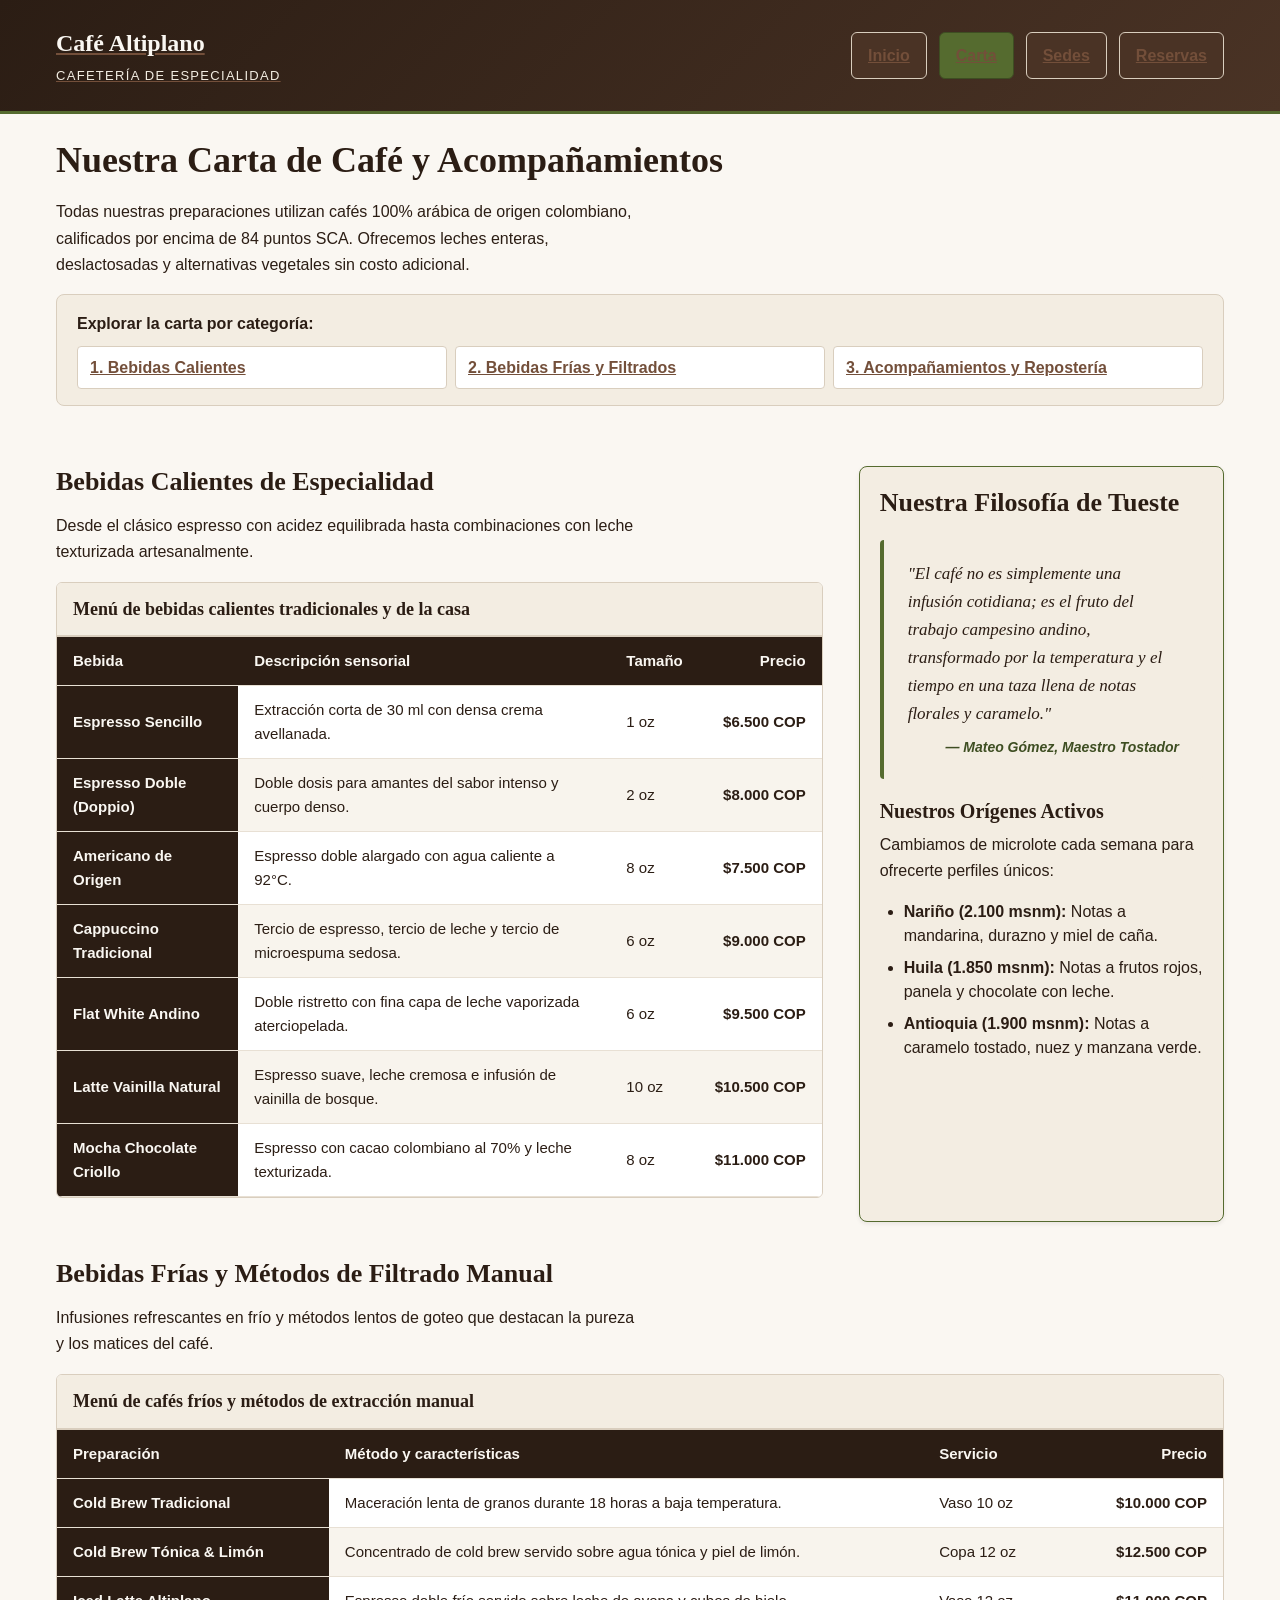
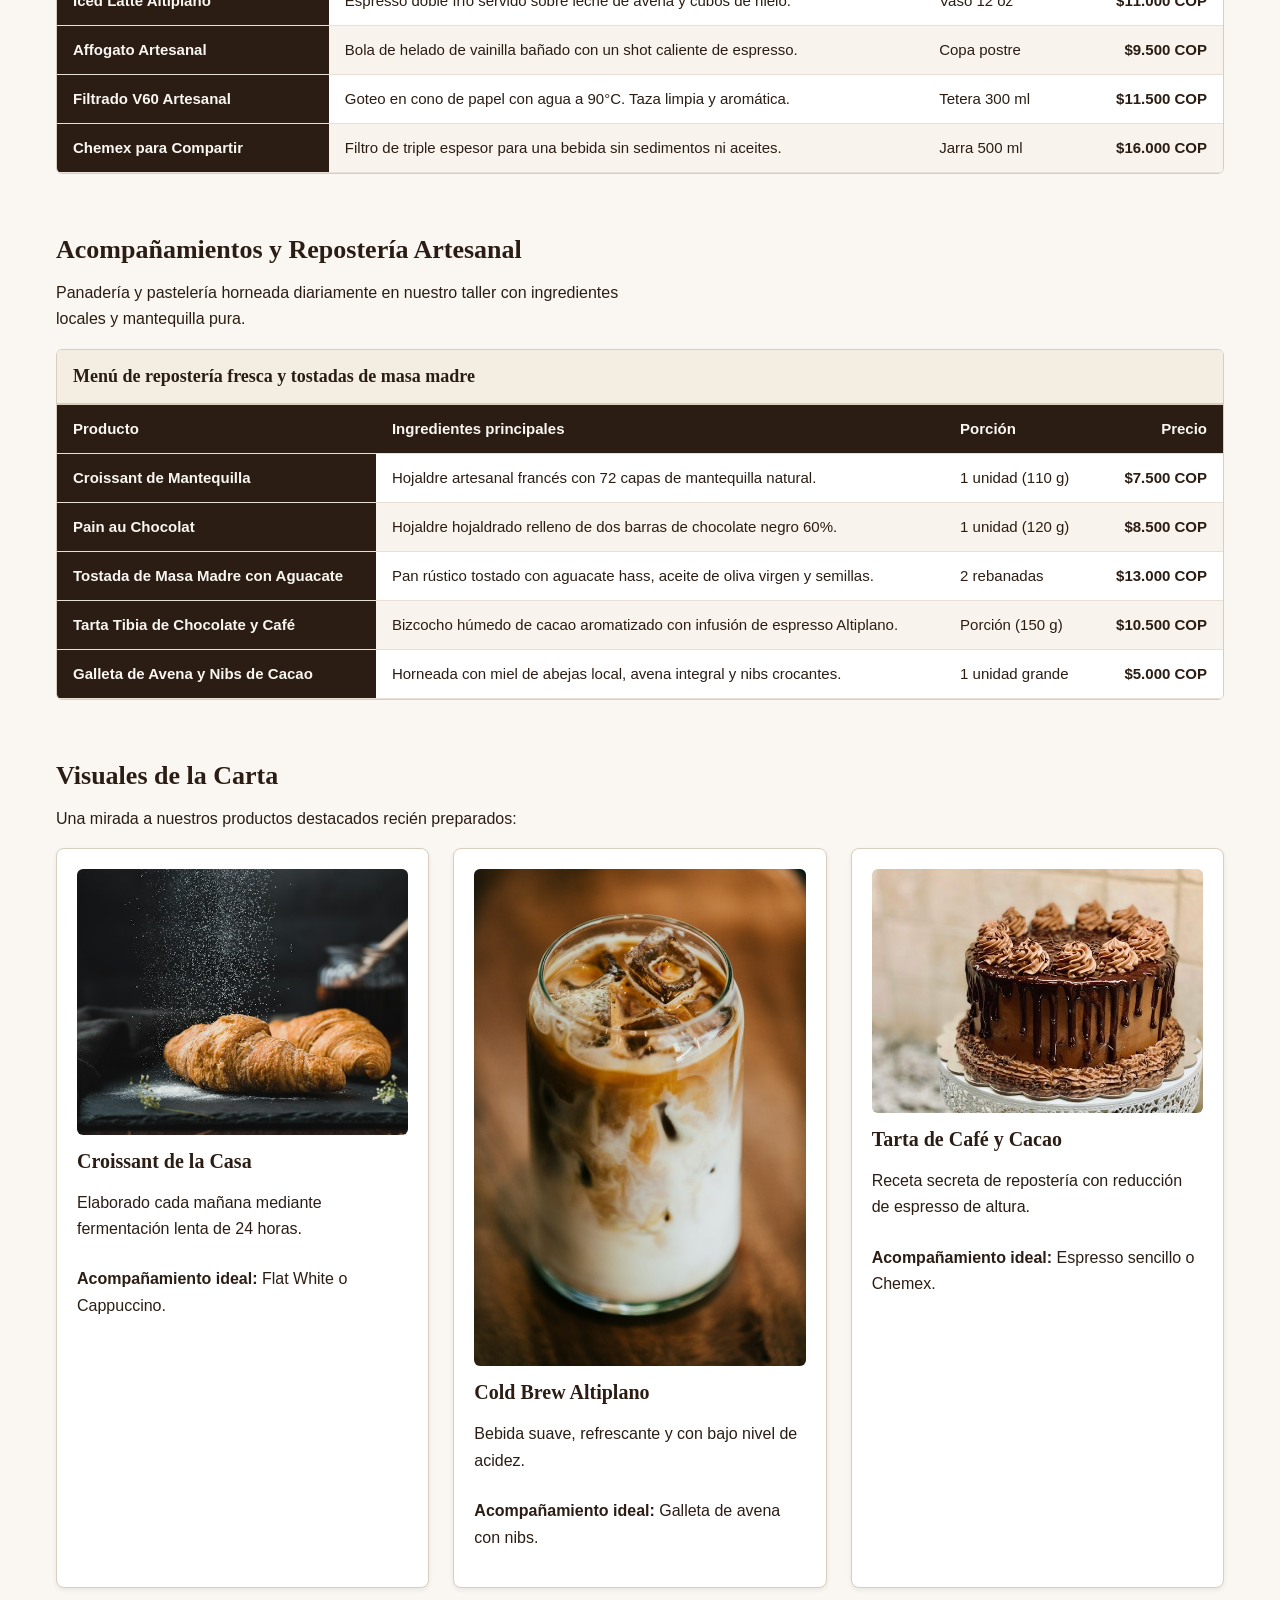
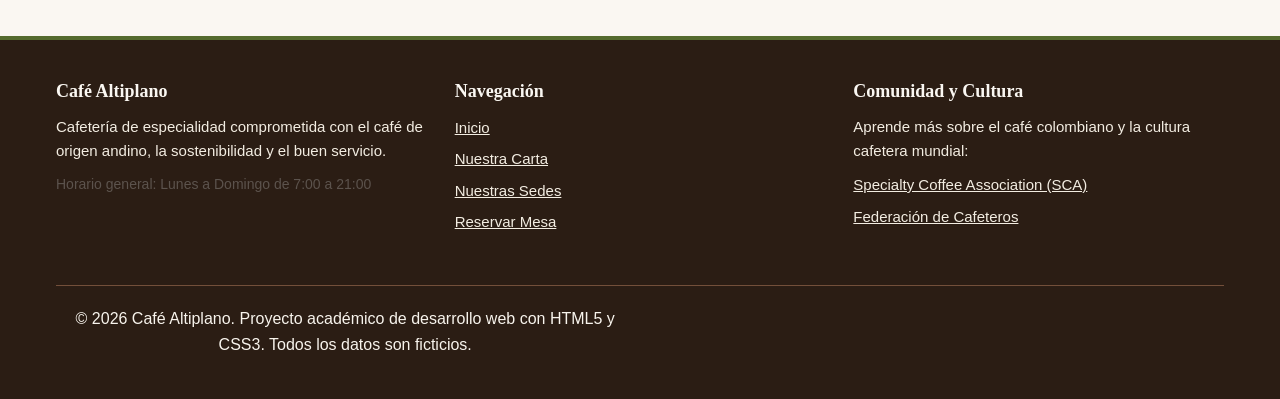
==== carta.html @ 09668fdc "first commit" ====
<!DOCTYPE html>
<html lang="es">
<head>
  <meta charset="UTF-8">
  <meta name="viewport" content="width=device-width, initial-scale=1.0">
  <title>Carta y Menú - Café Altiplano | Bebidas de Especialidad y Repostería</title>

  <!-- Hojas de estilo externas por tema (RF-03.1) -->
  <link rel="stylesheet" href="css/base.css">
  <link rel="stylesheet" href="css/tipografia.css">
  <link rel="stylesheet" href="css/cajas.css">
  <link rel="stylesheet" href="css/componentes.css">
  <link rel="stylesheet" href="css/layout.css">
</head>
<body>

  <!-- ======================================================================
       CABECERA Y NAVEGACIÓN PRINCIPAL (RF-01.2, RF-01.3)
       ====================================================================== -->
  <header class="cabecera">
    <div class="contenedor cabecera__interior">
      <a href="index.html" class="cabecera__logotipo">
        <span class="cabecera__marca">Café Altiplano</span>
        <span class="cabecera__subtitulo">Cafetería de Especialidad</span>
      </a>

      <!-- Menú con enlace activo en Carta (RF-04.4) -->
      <nav class="menu" aria-label="Navegación principal">
        <ul class="menu__lista">
          <li class="menu__item"><a href="index.html" class="menu__enlace">Inicio</a></li>
          <li class="menu__item"><a href="carta.html" class="menu__enlace menu__enlace--activo">Carta</a></li>
          <li class="menu__item"><a href="sedes.html" class="menu__enlace">Sedes</a></li>
          <li class="menu__item"><a href="reservas.html" class="menu__enlace">Reservas</a></li>
        </ul>
      </nav>
    </div>
  </header>

  <!-- ======================================================================
       CONTENIDO PRINCIPAL - MAQUETACIÓN GRID (RF-01.2, RF-07.2)
       ====================================================================== -->
  <main class="contenedor maqueta">

    <!-- INTRODUCCIÓN DE LA CARTA Y ANCLAS INTERNAS (RF-01.2, RF-01.4) -->
    <section class="bloque--completo">
      <h1>Nuestra Carta de Café y Acompañamientos</h1>
      <p>Todas nuestras preparaciones utilizan cafés 100% arábica de origen colombiano, calificados por encima de 84 puntos SCA. Ofrecemos leches enteras, deslactosadas y alternativas vegetales sin costo adicional.</p>

      <!-- Índice con anclas internas funcionales (RF-01.4) -->
      <nav class="indice-anclas" aria-label="Índice de secciones de la carta">
        <p class="indice-anclas__titulo">Explorar la carta por categoría:</p>
        <ul class="indice-anclas__lista">
          <li><a href="#calientes" class="indice-anclas__enlace">1. Bebidas Calientes</a></li>
          <li><a href="#frias" class="indice-anclas__enlace">2. Bebidas Frías y Filtrados</a></li>
          <li><a href="#acompanamientos" class="indice-anclas__enlace">3. Acompañamientos y Repostería</a></li>
        </ul>
      </nav>
    </section>

    <!-- SECCIÓN 1: BEBIDAS CALIENTES (RF-02.1) -->
    <section id="calientes" class="bloque--doble">
      <h2>Bebidas Calientes de Especialidad</h2>
      <p>Desde el clásico espresso con acidez equilibrada hasta combinaciones con leche texturizada artesanalmente.</p>

      <!-- Tabla de precios con scroll seguro (RF-02.1, RF-05.5) -->
      <div class="tabla-contenedor">
        <table class="tabla">
          <caption class="tabla__caption">Menú de bebidas calientes tradicionales y de la casa</caption>
          <thead>
            <tr>
              <th scope="col">Bebida</th>
              <th scope="col">Descripción sensorial</th>
              <th scope="col">Tamaño</th>
              <th scope="col" class="tabla__celda--precio">Precio</th>
            </tr>
          </thead>
          <tbody>
            <tr>
              <th scope="row">Espresso Sencillo</th>
              <td>Extracción corta de 30 ml con densa crema avellanada.</td>
              <td>1 oz</td>
              <td class="tabla__celda--precio">$6.500 COP</td>
            </tr>
            <tr>
              <th scope="row">Espresso Doble (Doppio)</th>
              <td>Doble dosis para amantes del sabor intenso y cuerpo denso.</td>
              <td>2 oz</td>
              <td class="tabla__celda--precio">$8.000 COP</td>
            </tr>
            <tr>
              <th scope="row">Americano de Origen</th>
              <td>Espresso doble alargado con agua caliente a 92°C.</td>
              <td>8 oz</td>
              <td class="tabla__celda--precio">$7.500 COP</td>
            </tr>
            <tr>
              <th scope="row">Cappuccino Tradicional</th>
              <td>Tercio de espresso, tercio de leche y tercio de microespuma sedosa.</td>
              <td>6 oz</td>
              <td class="tabla__celda--precio">$9.000 COP</td>
            </tr>
            <tr>
              <th scope="row">Flat White Andino</th>
              <td>Doble ristretto con fina capa de leche vaporizada aterciopelada.</td>
              <td>6 oz</td>
              <td class="tabla__celda--precio">$9.500 COP</td>
            </tr>
            <tr>
              <th scope="row">Latte Vainilla Natural</th>
              <td>Espresso suave, leche cremosa e infusión de vainilla de bosque.</td>
              <td>10 oz</td>
              <td class="tabla__celda--precio">$10.500 COP</td>
            </tr>
            <tr>
              <th scope="row">Mocha Chocolate Criollo</th>
              <td>Espresso con cacao colombiano al 70% y leche texturizada.</td>
              <td>8 oz</td>
              <td class="tabla__celda--precio">$11.000 COP</td>
            </tr>
          </tbody>
        </table>
      </div>
    </section>

    <!-- BARRA LATERAL (ASIDE) CON CITA Y ORÍGENES (RF-01.2, RF-02.3) -->
    <aside class="tarjeta tarjeta--destacada barra-lateral">
      <h2>Nuestra Filosofía de Tueste</h2>

      <!-- Cita con blockquote y cite (RF-02.3) -->
      <blockquote class="cita">
        <p class="cita__texto">"El café no es simplemente una infusión cotidiana; es el fruto del trabajo campesino andino, transformado por la temperatura y el tiempo en una taza llena de notas florales y caramelo."</p>
        <cite class="cita__autor">— Mateo Gómez, Maestro Tostador</cite>
      </blockquote>

      <h3>Nuestros Orígenes Activos</h3>
      <p>Cambiamos de microlote cada semana para ofrecerte perfiles únicos:</p>
      <ul class="lista-caracteristicas">
        <li><strong>Nariño (2.100 msnm):</strong> Notas a mandarina, durazno y miel de caña.</li>
        <li><strong>Huila (1.850 msnm):</strong> Notas a frutos rojos, panela y chocolate con leche.</li>
        <li><strong>Antioquia (1.900 msnm):</strong> Notas a caramelo tostado, nuez y manzana verde.</li>
      </ul>
    </aside>

    <!-- SECCIÓN 2: BEBIDAS FRÍAS Y FILTRADOS (RF-02.1) -->
    <section id="frias" class="bloque--completo">
      <h2>Bebidas Frías y Métodos de Filtrado Manual</h2>
      <p>Infusiones refrescantes en frío y métodos lentos de goteo que destacan la pureza y los matices del café.</p>

      <div class="tabla-contenedor">
        <table class="tabla">
          <caption class="tabla__caption">Menú de cafés fríos y métodos de extracción manual</caption>
          <thead>
            <tr>
              <th scope="col">Preparación</th>
              <th scope="col">Método y características</th>
              <th scope="col">Servicio</th>
              <th scope="col" class="tabla__celda--precio">Precio</th>
            </tr>
          </thead>
          <tbody>
            <tr>
              <th scope="row">Cold Brew Tradicional</th>
              <td>Maceración lenta de granos durante 18 horas a baja temperatura.</td>
              <td>Vaso 10 oz</td>
              <td class="tabla__celda--precio">$10.000 COP</td>
            </tr>
            <tr>
              <th scope="row">Cold Brew Tónica &amp; Limón</th>
              <td>Concentrado de cold brew servido sobre agua tónica y piel de limón.</td>
              <td>Copa 12 oz</td>
              <td class="tabla__celda--precio">$12.500 COP</td>
            </tr>
            <tr>
              <th scope="row">Iced Latte Altiplano</th>
              <td>Espresso doble frío servido sobre leche de avena y cubos de hielo.</td>
              <td>Vaso 12 oz</td>
              <td class="tabla__celda--precio">$11.000 COP</td>
            </tr>
            <tr>
              <th scope="row">Affogato Artesanal</th>
              <td>Bola de helado de vainilla bañado con un shot caliente de espresso.</td>
              <td>Copa postre</td>
              <td class="tabla__celda--precio">$9.500 COP</td>
            </tr>
            <tr>
              <th scope="row">Filtrado V60 Artesanal</th>
              <td>Goteo en cono de papel con agua a 90°C. Taza limpia y aromática.</td>
              <td>Tetera 300 ml</td>
              <td class="tabla__celda--precio">$11.500 COP</td>
            </tr>
            <tr>
              <th scope="row">Chemex para Compartir</th>
              <td>Filtro de triple espesor para una bebida sin sedimentos ni aceites.</td>
              <td>Jarra 500 ml</td>
              <td class="tabla__celda--precio">$16.000 COP</td>
            </tr>
          </tbody>
        </table>
      </div>
    </section>

    <!-- SECCIÓN 3: ACOMPAÑAMIENTOS Y REPOSTERÍA (RF-02.1) -->
    <section id="acompanamientos" class="bloque--completo">
      <h2>Acompañamientos y Repostería Artesanal</h2>
      <p>Panadería y pastelería horneada diariamente en nuestro taller con ingredientes locales y mantequilla pura.</p>

      <div class="tabla-contenedor">
        <table class="tabla">
          <caption class="tabla__caption">Menú de repostería fresca y tostadas de masa madre</caption>
          <thead>
            <tr>
              <th scope="col">Producto</th>
              <th scope="col">Ingredientes principales</th>
              <th scope="col">Porción</th>
              <th scope="col" class="tabla__celda--precio">Precio</th>
            </tr>
          </thead>
          <tbody>
            <tr>
              <th scope="row">Croissant de Mantequilla</th>
              <td>Hojaldre artesanal francés con 72 capas de mantequilla natural.</td>
              <td>1 unidad (110 g)</td>
              <td class="tabla__celda--precio">$7.500 COP</td>
            </tr>
            <tr>
              <th scope="row">Pain au Chocolat</th>
              <td>Hojaldre hojaldrado relleno de dos barras de chocolate negro 60%.</td>
              <td>1 unidad (120 g)</td>
              <td class="tabla__celda--precio">$8.500 COP</td>
            </tr>
            <tr>
              <th scope="row">Tostada de Masa Madre con Aguacate</th>
              <td>Pan rústico tostado con aguacate hass, aceite de oliva virgen y semillas.</td>
              <td>2 rebanadas</td>
              <td class="tabla__celda--precio">$13.000 COP</td>
            </tr>
            <tr>
              <th scope="row">Tarta Tibia de Chocolate y Café</th>
              <td>Bizcocho húmedo de cacao aromatizado con infusión de espresso Altiplano.</td>
              <td>Porción (150 g)</td>
              <td class="tabla__celda--precio">$10.500 COP</td>
            </tr>
            <tr>
              <th scope="row">Galleta de Avena y Nibs de Cacao</th>
              <td>Horneada con miel de abejas local, avena integral y nibs crocantes.</td>
              <td>1 unidad grande</td>
              <td class="tabla__celda--precio">$5.000 COP</td>
            </tr>
          </tbody>
        </table>
      </div>
    </section>

    <!-- GALERÍA VISUAL DE PRODUCTOS (RF-07.5) -->
    <section class="bloque--completo">
      <h2>Visuales de la Carta</h2>
      <p>Una mirada a nuestros productos destacados recién preparados:</p>

      <div class="galeria-productos">
        <!-- Tarjeta A -->
        <article class="tarjeta">
          <img src="imagenes/croissant.jpg" alt="Croissant artesanal dorado y crujiente sobre plato de cerámica" class="tarjeta__imagen">
          <div class="tarjeta__cuerpo">
            <h3>Croissant de la Casa</h3>
            <p>Elaborado cada mañana mediante fermentación lenta de 24 horas.</p>
            <p><strong>Acompañamiento ideal:</strong> Flat White o Cappuccino.</p>
          </div>
        </article>

        <!-- Tarjeta B -->
        <article class="tarjeta">
          <img src="imagenes/cold-brew.jpg" alt="Vaso alto con café cold brew y cubos de hielo transparentes" class="tarjeta__imagen">
          <div class="tarjeta__cuerpo">
            <h3>Cold Brew Altiplano</h3>
            <p>Bebida suave, refrescante y con bajo nivel de acidez.</p>
            <p><strong>Acompañamiento ideal:</strong> Galleta de avena con nibs.</p>
          </div>
        </article>

        <!-- Tarjeta C -->
        <article class="tarjeta">
          <img src="imagenes/tarta.jpg" alt="Porción de tarta de chocolate y café con cacao espolvoreado" class="tarjeta__imagen">
          <div class="tarjeta__cuerpo">
            <h3>Tarta de Café y Cacao</h3>
            <p>Receta secreta de repostería con reducción de espresso de altura.</p>
            <p><strong>Acompañamiento ideal:</strong> Espresso sencillo o Chemex.</p>
          </div>
        </article>
      </div>
    </section>

  </main>

  <!-- ======================================================================
       PIE DE PÁGINA (RF-01.2, RF-01.5, RF-07.4)
       ====================================================================== -->
  <footer class="pie">
    <div class="contenedor pie__interior">
      <div class="pie__columna">
        <h3>Café Altiplano</h3>
        <p>Cafetería de especialidad comprometida con el café de origen andino, la sostenibilidad y el buen servicio.</p>
        <p><small>Horario general: Lunes a Domingo de 7:00 a 21:00</small></p>
      </div>

      <div class="pie__columna">
        <h3>Navegación</h3>
        <ul class="pie__lista">
          <li><a href="index.html">Inicio</a></li>
          <li><a href="carta.html">Nuestra Carta</a></li>
          <li><a href="sedes.html">Nuestras Sedes</a></li>
          <li><a href="reservas.html">Reservar Mesa</a></li>
        </ul>
      </div>

      <div class="pie__columna">
        <h3>Comunidad y Cultura</h3>
        <p>Aprende más sobre el café colombiano y la cultura cafetera mundial:</p>
        <ul class="pie__lista">
          <li>
            <a href="https://scaa.org" target="_blank" rel="noopener noreferrer">Specialty Coffee Association (SCA)</a>
          </li>
          <li>
            <a href="https://federaciondecafeteros.org" target="_blank" rel="noopener noreferrer">Federación de Cafeteros</a>
          </li>
        </ul>
      </div>

      <div class="pie__creditos">
        <p>&copy; 2026 Café Altiplano. Proyecto académico de desarrollo web con HTML5 y CSS3. Todos los datos son ficticios.</p>
      </div>
    </div>
  </footer>

</body>
</html>
---- css/base.css ----
/* ==========================================================================
   BASE.CSS - Café Altiplano
   Configuración global, variables de diseño y estilos base de elementos
   ========================================================================== */

/* --------------------------------------------------------------------------
   1. VARIABLES DE PALETA (RF-03.2)
   Toda la paleta de colores se centraliza aquí.
   No se utilizan colores sueltos fuera de este bloque :root.
   -------------------------------------------------------------------------- */
:root {
  /* Tonos café de especialidad */
  --color-cafe-oscuro: #2b1d14;
  --color-cafe-medio: #4a3325;
  --color-cafe-acento: #734f3a;

  /* Tonos crema y beige */
  --color-crema-fondo: #faf7f2;
  --color-crema-suave: #f3ede2;
  --color-crema-fila: #f8f4ed;
  --color-blanco: #ffffff;

  /* Textos */
  --color-texto-principal: #2b1d14;
  --color-texto-secundario: #5c534d;
  --color-texto-claro: #faf7f2;

  /* Verde oliva para detalles y acentos */
  --color-verde-oliva: #556b2f;
  --color-verde-hover: #3e4e22;
  --color-verde-fondo: #edf2e6;

  /* Bordes y separadores */
  --color-borde: #d9cebe;
  --color-borde-claro: #e8e0d4;

  /* Transparencias (RF-03.3) */
  --color-transparente: transparent;
  --color-overlay-oscuro: rgba(43, 29, 20, 0.70);
  --color-sombra-suave: rgba(43, 29, 20, 0.08);

  /* Gradientes (RF-03.3) */
  --gradiente-cabecera: linear-gradient(135deg, #2b1d14, #4a3325);
  --gradiente-hero: linear-gradient(rgba(43, 29, 20, 0.75), rgba(43, 29, 20, 0.55));
}

/* --------------------------------------------------------------------------
   2. REINICIO Y MODELO DE CAJA (RF-05.4)
   Aplicación de box-sizing: border-box universal y márgenes base.
   -------------------------------------------------------------------------- */
*,
*::before,
*::after {
  box-sizing: border-box;
  margin: 0;
  padding: 0;
}

/* --------------------------------------------------------------------------
   3. RAÍZ Y CUERPO DE DOCUMENTO (RF-06.1, RF-03.4)
   html al 100% para respetar el tamaño configurado en el navegador del usuario.
   El color de texto se define aquí y se aprovecha la herencia en todo el sitio.
   -------------------------------------------------------------------------- */
html {
  font-size: 100%;
  scroll-behavior: smooth;
}

body {
  font-family: 'Segoe UI', Tahoma, Geneva, Verdana, sans-serif;
  color: var(--color-texto-principal);
  background-color: var(--color-crema-fondo);
  line-height: 1.6;
  min-height: 100vh;
}

/* --------------------------------------------------------------------------
   4. IMÁGENES FLEXIBLES (RF-07.1)
   Las imágenes se adaptan al ancho de su contenedor y no desbordan.
   -------------------------------------------------------------------------- */
img {
  max-width: 100%;
  height: auto;
  display: block;
}
---- css/tipografia.css ----
/* ==========================================================================
   TIPOGRAFIA.CSS - Café Altiplano
   Familias de fuentes con alternativas, jerarquía y ancho de lectura
   ========================================================================== */

/* --------------------------------------------------------------------------
   1. SELECTOR LÓGICO PARA ENCABEZADOS (RF-04.2, RF-05.1)
   Uso de :is() para aplicar tipografía serif clásica a todos los títulos.
   -------------------------------------------------------------------------- */
:is(h1, h2, h3) {
  font-family: 'Georgia', 'Times New Roman', serif;
  font-weight: 700;
  color: var(--color-cafe-oscuro);
  line-height: 1.25;
}

/* --------------------------------------------------------------------------
   2. JERARQUÍA TIPOGRÁFICA EN REM (RF-05.1, RF-06.1)
   Todos los tamaños expresados estrictamente en rem, sin usar px.
   -------------------------------------------------------------------------- */
h1 {
  font-size: 2.25rem;
  margin-bottom: 1rem;
}

h2 {
  font-size: 1.625rem;
  margin-bottom: 0.875rem;
}

h3 {
  font-size: 1.25rem;
  margin-bottom: 0.5rem;
}

/* --------------------------------------------------------------------------
   3. PÁRRAFOS Y ANCHO ÓPTIMO DE LECTURA (RF-06.3)
   Uso de la unidad relativa ch para limitar la línea a ~65 caracteres.
   -------------------------------------------------------------------------- */
p {
  font-size: 1rem;
  line-height: 1.65;
  max-width: 65ch;
  margin-bottom: 1rem;
}

/* Combinador adyacente (+) para espaciar párrafos tras un título (RF-04.2) */
h2 + p {
  margin-top: 0.25rem;
}

/* --------------------------------------------------------------------------
   4. ENLACES Y SELECTOR :not() (RF-04.2, RF-04.3)
   Estilo diferenciado para enlaces de texto estándar frente a botones.
   -------------------------------------------------------------------------- */
a:not(.boton) {
  color: var(--color-cafe-acento);
  text-decoration: underline;
}

a:not(.boton):hover {
  color: var(--color-verde-oliva);
}

a:not(.boton):focus {
  outline: 2px solid var(--color-verde-oliva);
  outline-offset: 0.125rem;
  color: var(--color-verde-hover);
}

/* --------------------------------------------------------------------------
   5. TEXTO DESTACADO Y PEQUEÑO
   -------------------------------------------------------------------------- */
strong {
  font-weight: 700;
  color: var(--color-cafe-oscuro);
}

small {
  font-size: 0.875rem;
  color: var(--color-texto-secundario);
}
---- css/cajas.css ----
/* ==========================================================================
   CAJAS.CSS - Café Altiplano
   Contenedores, tarjetas, bordes, esquinas redondeadas y áreas de desbordamiento
   ========================================================================== */

/* --------------------------------------------------------------------------
   1. CONTENEDOR GENERAL CENTRADO (RF-05.4, RF-06.2)
   Ancho máximo en rem y centrado horizontal con márgenes automáticos.
   -------------------------------------------------------------------------- */
.contenedor {
  width: 100%;
  max-width: 75rem;
  margin: 0 auto;
  padding: 0 1rem;
}

/* --------------------------------------------------------------------------
   2. TARJETAS DE CONTENIDO (RF-05.3)
   Borde fino en px, esquinas redondeadas, relleno y margen en rem.
   -------------------------------------------------------------------------- */
.tarjeta {
  background-color: var(--color-blanco);
  border: 1px solid var(--color-borde);
  border-radius: 0.5rem;
  padding: 1.25rem;
  box-shadow: 0 2px 4px var(--color-sombra-suave);
}

.tarjeta--destacada {
  border-color: var(--color-verde-oliva);
  background-color: var(--color-crema-suave);
}

.tarjeta__imagen {
  width: 100%;
  border-radius: 0.375rem;
  margin-bottom: 0.875rem;
}

.tarjeta__cuerpo {
  display: grid;
  gap: 0.5rem;
}

/* --------------------------------------------------------------------------
   3. CONTENEDOR DE TABLAS CON DESPLAZAMIENTO (RF-05.5)
   Evita que tablas anchas desborden la pantalla en dispositivos móviles.
   -------------------------------------------------------------------------- */
.tabla-contenedor {
  width: 100%;
  overflow-x: auto;
  margin-bottom: 1.5rem;
  border: 1px solid var(--color-borde);
  border-radius: 0.375rem;
  background-color: var(--color-blanco);
}

/* --------------------------------------------------------------------------
   4. FIGURAS Y PIE DE FOTO (RF-01.5)
   Etiqueta figure y figcaption para las sedes de la cafetería.
   -------------------------------------------------------------------------- */
.figura-sede {
  background-color: var(--color-blanco);
  border: 1px solid var(--color-borde);
  border-radius: 0.5rem;
  overflow: hidden;
  margin-bottom: 1rem;
}

.figura-sede__imagen {
  width: 100%;
  height: 14rem;
  object-fit: cover;
}

.figura-sede__pie {
  font-size: 0.875rem;
  color: var(--color-texto-secundario);
  padding: 0.625rem 0.875rem;
  background-color: var(--color-crema-fila);
  font-style: italic;
  border-top: 1px solid var(--color-borde-claro);
}

/* --------------------------------------------------------------------------
   5. CITA EN BLOQUE (RF-02.3)
   Estructura blockquote y cite con línea decorativa lateral.
   -------------------------------------------------------------------------- */
.cita {
  background-color: var(--color-crema-suave);
  border-left: 4px solid var(--color-verde-oliva);
  border-radius: 0.25rem;
  padding: 1.25rem 1.5rem;
  margin: 1.25rem 0;
}

.cita__texto {
  font-family: 'Georgia', 'Times New Roman', serif;
  font-size: 1.0625rem;
  font-style: italic;
  color: var(--color-cafe-oscuro);
  margin-bottom: 0.5rem;
}

.cita__autor {
  display: block;
  font-size: 0.875rem;
  font-weight: 700;
  color: var(--color-verde-hover);
  text-align: right;
}

/* --------------------------------------------------------------------------
   6. LISTA DE DEFINICIÓN (RF-02.2)
   Estilo ordenado para glosario y términos cafeteros.
   -------------------------------------------------------------------------- */
.glosario-lista {
  background-color: var(--color-blanco);
  border: 1px solid var(--color-borde);
  border-radius: 0.5rem;
  padding: 1.25rem;
}

.glosario-termino {
  font-weight: 700;
  color: var(--color-cafe-oscuro);
  margin-top: 0.75rem;
  font-size: 1.0625rem;
}

.glosario-termino:first-child {
  margin-top: 0;
}

.glosario-definicion {
  margin-left: 1rem;
  margin-bottom: 0.5rem;
  color: var(--color-texto-secundario);
}
---- css/componentes.css ----
/* ==========================================================================
   COMPONENTES.CSS - Café Altiplano
   Navegación BEM, botones, tablas con nth-child, formularios y estados interactivos
   ========================================================================== */

/* --------------------------------------------------------------------------
   1. MENÚ DE NAVEGACIÓN BEM (RF-01.3, RF-04.1, RF-04.4)
   Sin flexbox: maquetado con Grid y lista sin viñetas.
   -------------------------------------------------------------------------- */
.menu__lista {
  display: grid;
  grid-template-columns: 1fr;
  gap: 0.5rem;
  list-style: none;
  padding: 0;
}

.menu__item {
  width: 100%;
}

.menu__enlace {
  display: block;
  text-align: center;
  padding: 0.625rem 1rem;
  color: var(--color-texto-claro);
  text-decoration: none;
  font-weight: 600;
  border-radius: 0.375rem;
  border: 1px solid var(--color-borde);
  background-color: var(--color-cafe-medio);
}

/* Estados :hover y :focus visibles (RF-04.3) */
.menu__enlace:hover {
  background-color: var(--color-verde-oliva);
  color: var(--color-blanco);
  border-color: var(--color-verde-hover);
}

.menu__enlace:focus {
  outline: 2px solid var(--color-crema-fondo);
  outline-offset: 0.125rem;
  background-color: var(--color-verde-hover);
  color: var(--color-blanco);
}

/* Indicador de página activa (RF-04.4) */
.menu__enlace--activo {
  background-color: var(--color-verde-oliva);
  color: var(--color-blanco);
  border-color: var(--color-verde-hover);
}

/* --------------------------------------------------------------------------
   2. BOTONES (RF-04.1, RF-04.3)
   Componente reutilizable de botón para llamadas a la acción.
   -------------------------------------------------------------------------- */
.boton {
  display: inline-block;
  padding: 0.75rem 1.5rem;
  font-size: 1rem;
  font-family: inherit;
  font-weight: 700;
  text-align: center;
  text-decoration: none;
  border-radius: 0.375rem;
  cursor: pointer;
  border: 2px solid var(--color-transparente);
}

.boton--primario {
  background-color: var(--color-verde-oliva);
  color: var(--color-blanco);
  border-color: var(--color-verde-oliva);
}

.boton--primario:hover {
  background-color: var(--color-verde-hover);
  border-color: var(--color-verde-hover);
}

.boton--primario:focus {
  outline: 2px solid var(--color-cafe-oscuro);
  outline-offset: 0.125rem;
  background-color: var(--color-verde-hover);
}

.boton--secundario {
  background-color: var(--color-blanco);
  color: var(--color-cafe-oscuro);
  border-color: var(--color-cafe-oscuro);
}

.boton--secundario:hover {
  background-color: var(--color-crema-suave);
  border-color: var(--color-verde-oliva);
  color: var(--color-verde-oliva);
}

.boton--secundario:focus {
  outline: 2px solid var(--color-verde-oliva);
  outline-offset: 0.125rem;
}

/* --------------------------------------------------------------------------
   3. TABLAS DE PRECIOS (RF-02.1, RF-04.4, RF-05.2)
   Bordes colapsados, alineación de precios y filas alternas con :nth-child.
   -------------------------------------------------------------------------- */
.tabla {
  width: 100%;
  border-collapse: collapse;
  font-size: 0.9375rem;
  text-align: left;
}

.tabla__caption {
  font-family: 'Georgia', 'Times New Roman', serif;
  font-size: 1.125rem;
  font-weight: 700;
  color: var(--color-cafe-oscuro);
  padding: 0.75rem 1rem;
  text-align: left;
  background-color: var(--color-crema-suave);
  border-bottom: 2px solid var(--color-borde);
}

.tabla th,
.tabla td {
  padding: 0.75rem 1rem;
  border-bottom: 1px solid var(--color-borde-claro);
}

.tabla th {
  background-color: var(--color-cafe-oscuro);
  color: var(--color-texto-claro);
  font-weight: 600;
}

/* Filas alternas con :nth-child() (RF-04.4) */
.tabla tbody tr:nth-child(even) {
  background-color: var(--color-crema-fila);
}

.tabla tbody tr:nth-child(odd) {
  background-color: var(--color-blanco);
}

.tabla tbody tr:hover {
  background-color: var(--color-verde-fondo);
}

.tabla__celda--precio {
  text-align: right;
  font-weight: 700;
  color: var(--color-cafe-oscuro);
  white-space: nowrap;
}

/* --------------------------------------------------------------------------
   4. FORMULARIO DE RESERVA (RF-02.4, RF-04.2, RF-04.3)
   Selectores de atributo, fieldset/legend y estados de foco visibles.
   -------------------------------------------------------------------------- */
.formulario {
  display: grid;
  gap: 1.5rem;
}

.formulario__seccion {
  border: 1px solid var(--color-borde);
  border-radius: 0.5rem;
  padding: 1.25rem;
  background-color: var(--color-blanco);
  display: grid;
  gap: 1rem;
}

.formulario__leyenda {
  font-family: 'Georgia', 'Times New Roman', serif;
  font-weight: 700;
  font-size: 1.125rem;
  color: var(--color-cafe-oscuro);
  padding: 0 0.5rem;
}

.formulario__grupo {
  display: grid;
  gap: 0.375rem;
}

.formulario__etiqueta {
  font-weight: 600;
  font-size: 0.9375rem;
  color: var(--color-cafe-oscuro);
}

/* Selectores de atributo para entradas de texto y campos (RF-04.2) */
input[type="text"],
input[type="email"],
input[type="tel"],
input[type="date"],
input[type="time"],
input[type="number"],
select,
textarea {
  width: 100%;
  padding: 0.625rem 0.75rem;
  font-family: inherit;
  font-size: 1rem;
  color: var(--color-texto-principal);
  background-color: var(--color-blanco);
  border: 1px solid var(--color-borde);
  border-radius: 0.375rem;
}

/* Foco accesible y visible (RF-04.3) */
input[type="text"]:focus,
input[type="email"]:focus,
input[type="tel"]:focus,
input[type="date"]:focus,
input[type="time"]:focus,
input[type="number"]:focus,
select:focus,
textarea:focus {
  outline: 2px solid var(--color-verde-oliva);
  outline-offset: 0.125rem;
  border-color: var(--color-verde-oliva);
}

textarea {
  resize: vertical;
  min-height: 6rem;
}

/* Opciones de radio y casilla de verificación */
.formulario__opcion {
  display: grid;
  grid-template-columns: auto 1fr;
  align-items: center;
  gap: 0.5rem;
  font-size: 0.9375rem;
  cursor: pointer;
  margin-bottom: 0.375rem;
}

input[type="radio"],
input[type="checkbox"] {
  width: 1.125rem;
  height: 1.125rem;
  accent-color: var(--color-verde-oliva);
  cursor: pointer;
}

input[type="radio"]:focus,
input[type="checkbox"]:focus {
  outline: 2px solid var(--color-verde-oliva);
  outline-offset: 0.125rem;
}

/* Botón de envío del formulario */
button[type="submit"] {
  justify-self: start;
}

/* --------------------------------------------------------------------------
   5. ÍNDICE DE ANCLAS INTERNAS (RF-01.4)
   Barra de acceso rápido a las secciones de la carta.
   -------------------------------------------------------------------------- */
.indice-anclas {
  background-color: var(--color-crema-suave);
  border: 1px solid var(--color-borde);
  border-radius: 0.5rem;
  padding: 1rem 1.25rem;
  margin-bottom: 1.5rem;
}

.indice-anclas__titulo {
  font-size: 1rem;
  font-weight: 700;
  margin-bottom: 0.5rem;
  color: var(--color-cafe-oscuro);
}

.indice-anclas__lista {
  display: grid;
  grid-template-columns: 1fr;
  gap: 0.5rem;
  list-style: none;
  padding: 0;
}

.indice-anclas__enlace {
  display: block;
  padding: 0.5rem 0.75rem;
  background-color: var(--color-blanco);
  border: 1px solid var(--color-borde);
  border-radius: 0.25rem;
  text-decoration: none;
  font-weight: 600;
  color: var(--color-cafe-acento);
}

.indice-anclas__enlace:hover {
  background-color: var(--color-verde-oliva);
  color: var(--color-blanco);
  border-color: var(--color-verde-hover);
}

.indice-anclas__enlace:focus {
  outline: 2px solid var(--color-verde-oliva);
  outline-offset: 0.125rem;
}

/* --------------------------------------------------------------------------
   6. LISTAS CON ESTILO (RF-02.2)
   Listas no ordenadas y ordenadas estilizadas con espaciado en rem.
   -------------------------------------------------------------------------- */
.lista-caracteristicas,
.lista-pasos {
  margin-left: 1.5rem;
  margin-bottom: 1rem;
}

.lista-caracteristicas li,
.lista-pasos li {
  margin-bottom: 0.5rem;
  line-height: 1.5;
}
---- css/layout.css ----
/* ==========================================================================
   LAYOUT.CSS - Café Altiplano
   Maquetación con CSS Grid, Mobile First, puntos de ruptura y galería auto-fit
   ========================================================================== */

/* --------------------------------------------------------------------------
   1. CABECERA Y NAVEGACIÓN BASE (MÓVIL < 600px)
   Cabecera con gradiente (RF-03.3), todo el ancho en cualquier resolución.
   -------------------------------------------------------------------------- */
.cabecera {
  width: 100%;
  background: var(--gradiente-cabecera);
  border-bottom: 3px solid var(--color-verde-oliva);
}

.cabecera__interior {
  display: grid;
  grid-template-columns: 1fr;
  gap: 1rem;
  align-items: center;
  padding: 1.25rem 1rem;
  text-align: center;
}

.cabecera__logotipo {
  text-decoration: none;
}

.cabecera__marca {
  font-family: 'Georgia', 'Times New Roman', serif;
  font-size: 1.5rem;
  font-weight: 700;
  color: var(--color-texto-claro);
  display: block;
}

.cabecera__subtitulo {
  font-size: 0.8125rem;
  color: var(--color-crema-suave);
  text-transform: uppercase;
  letter-spacing: 0.1em;
  display: block;
  margin-top: 0.25rem;
}

/* --------------------------------------------------------------------------
   2. CONTENEDOR PRINCIPAL - ENFOQUE MÓVIL PRIMERO (RF-07.2, RF-07.3)
   Base: 1 columna por debajo de 600 px y espaciado con gap (RF-07.6).
   -------------------------------------------------------------------------- */
.maqueta {
  display: grid;
  grid-template-columns: 1fr;
  gap: 2rem;
  margin-top: 1.5rem;
  margin-bottom: 2.5rem;
}

/* Elementos de ancho completo y doble columna (RF-07.4) */
.bloque--completo {
  grid-column: 1 / -1;
}

.bloque--doble {
  grid-column: 1 / -1;
}

.barra-lateral {
  grid-column: 1 / -1;
}

/* --------------------------------------------------------------------------
   3. SECCIÓN HERO / PORTADA (RF-03.3, RF-06.4, RF-07.4)
   Altura mínima con unidad de ventana vh, fondo con imagen y superposición rgba.
   -------------------------------------------------------------------------- */
.hero {
  grid-column: 1 / -1;
  min-height: 50vh;
  display: grid;
  align-content: center;
  justify-items: center;
  text-align: center;
  background-image: var(--gradiente-hero), url('../imagenes/hero-cafe.jpg');
  background-size: cover;
  background-position: center;
  border-radius: 0.5rem;
  padding: 3rem 1.5rem;
  color: var(--color-texto-claro);
  box-shadow: 0 4px 8px var(--color-sombra-suave);
}

.hero__titulo {
  color: var(--color-texto-claro);
  font-size: 2.5rem;
  margin-bottom: 0.75rem;
}

.hero__bajada {
  color: var(--color-crema-fondo);
  font-size: 1.125rem;
  max-width: 55ch;
  margin-bottom: 1.5rem;
}

.hero__acciones {
  display: grid;
  grid-template-columns: 1fr;
  gap: 0.75rem;
  width: 100%;
  max-width: 20rem;
}

/* --------------------------------------------------------------------------
   4. GALERÍA DE PRODUCTOS AUTO-FIT (RF-07.5)
   Se adapta automáticamente sin necesidad de media queries.
   -------------------------------------------------------------------------- */
.galeria-productos {
  display: grid;
  grid-template-columns: repeat(auto-fit, minmax(16rem, 1fr));
  gap: 1.5rem;
  width: 100%;
}

/* --------------------------------------------------------------------------
   5. PIE DE PÁGINA (RF-07.4)
   Ocupa todo el ancho en cualquier resolución (grid-column: 1 / -1).
   -------------------------------------------------------------------------- */
.pie {
  grid-column: 1 / -1;
  width: 100%;
  background-color: var(--color-cafe-oscuro);
  color: var(--color-texto-claro);
  padding: 2.5rem 0 1.5rem 0;
  border-top: 4px solid var(--color-verde-oliva);
  margin-top: 3rem;
}

.pie__interior {
  display: grid;
  grid-template-columns: 1fr;
  gap: 1.75rem;
  text-align: center;
}

.pie__columna h3 {
  color: var(--color-texto-claro);
  font-size: 1.125rem;
  margin-bottom: 0.75rem;
}

.pie__columna p {
  color: var(--color-crema-suave);
  font-size: 0.9375rem;
  margin-bottom: 0.5rem;
}

.pie__lista {
  list-style: none;
  padding: 0;
}

.pie__lista li {
  margin-bottom: 0.375rem;
}

.pie__lista a {
  color: var(--color-crema-suave);
  text-decoration: underline;
  font-size: 0.9375rem;
}

.pie__lista a:hover {
  color: var(--color-blanco);
}

.pie__creditos {
  grid-column: 1 / -1;
  border-top: 1px solid var(--color-cafe-acento);
  padding-top: 1.25rem;
  margin-top: 1rem;
  font-size: 0.8125rem;
  color: var(--color-crema-fila);
  text-align: center;
}

/* --------------------------------------------------------------------------
   6. PRIMER PUNTO DE RUPTURA: 600 PX (RF-07.3)
   A partir de 600 px el contenedor principal pasa a 2 columnas.
   -------------------------------------------------------------------------- */
@media (min-width: 600px) {
  .cabecera__interior {
    grid-template-columns: auto 1fr;
    text-align: left;
  }

  .menu {
    justify-self: end;
  }

  .menu__lista {
    grid-template-columns: repeat(4, auto);
    gap: 0.5rem;
  }

  .hero__acciones {
    grid-template-columns: repeat(2, auto);
    max-width: none;
    justify-content: center;
  }

  .indice-anclas__lista {
    grid-template-columns: repeat(3, 1fr);
  }

  /* Dos columnas en contenedor principal (RF-07.3) */
  .maqueta {
    grid-template-columns: repeat(2, 1fr);
    gap: 2rem;
  }

  /* Bloque que abarca las 2 columnas (RF-07.4) */
  .bloque--doble {
    grid-column: span 2;
  }

  .barra-lateral {
    grid-column: span 2;
  }

  .pie__interior {
    grid-template-columns: repeat(2, 1fr);
    text-align: left;
  }
}

/* --------------------------------------------------------------------------
   7. SEGUNDO PUNTO DE RUPTURA: 900 PX (RF-07.3)
   A partir de 900 px el contenedor principal pasa a 3 columnas.
   Escrito en orden estrictamente de menor a mayor.
   -------------------------------------------------------------------------- */
@media (min-width: 900px) {
  .cabecera__interior {
    padding: 1.5rem 1rem;
  }

  .menu__lista {
    gap: 0.75rem;
  }

  /* Tres columnas en contenedor principal (RF-07.3) */
  .maqueta {
    grid-template-columns: repeat(3, 1fr);
    gap: 2.25rem;
  }

  /* Distribución de contenido principal (2 columnas) y barra lateral (1 columna) */
  .bloque--doble {
    grid-column: span 2;
  }

  .barra-lateral {
    grid-column: span 1;
  }

  .pie__interior {
    grid-template-columns: repeat(3, 1fr);
  }
}
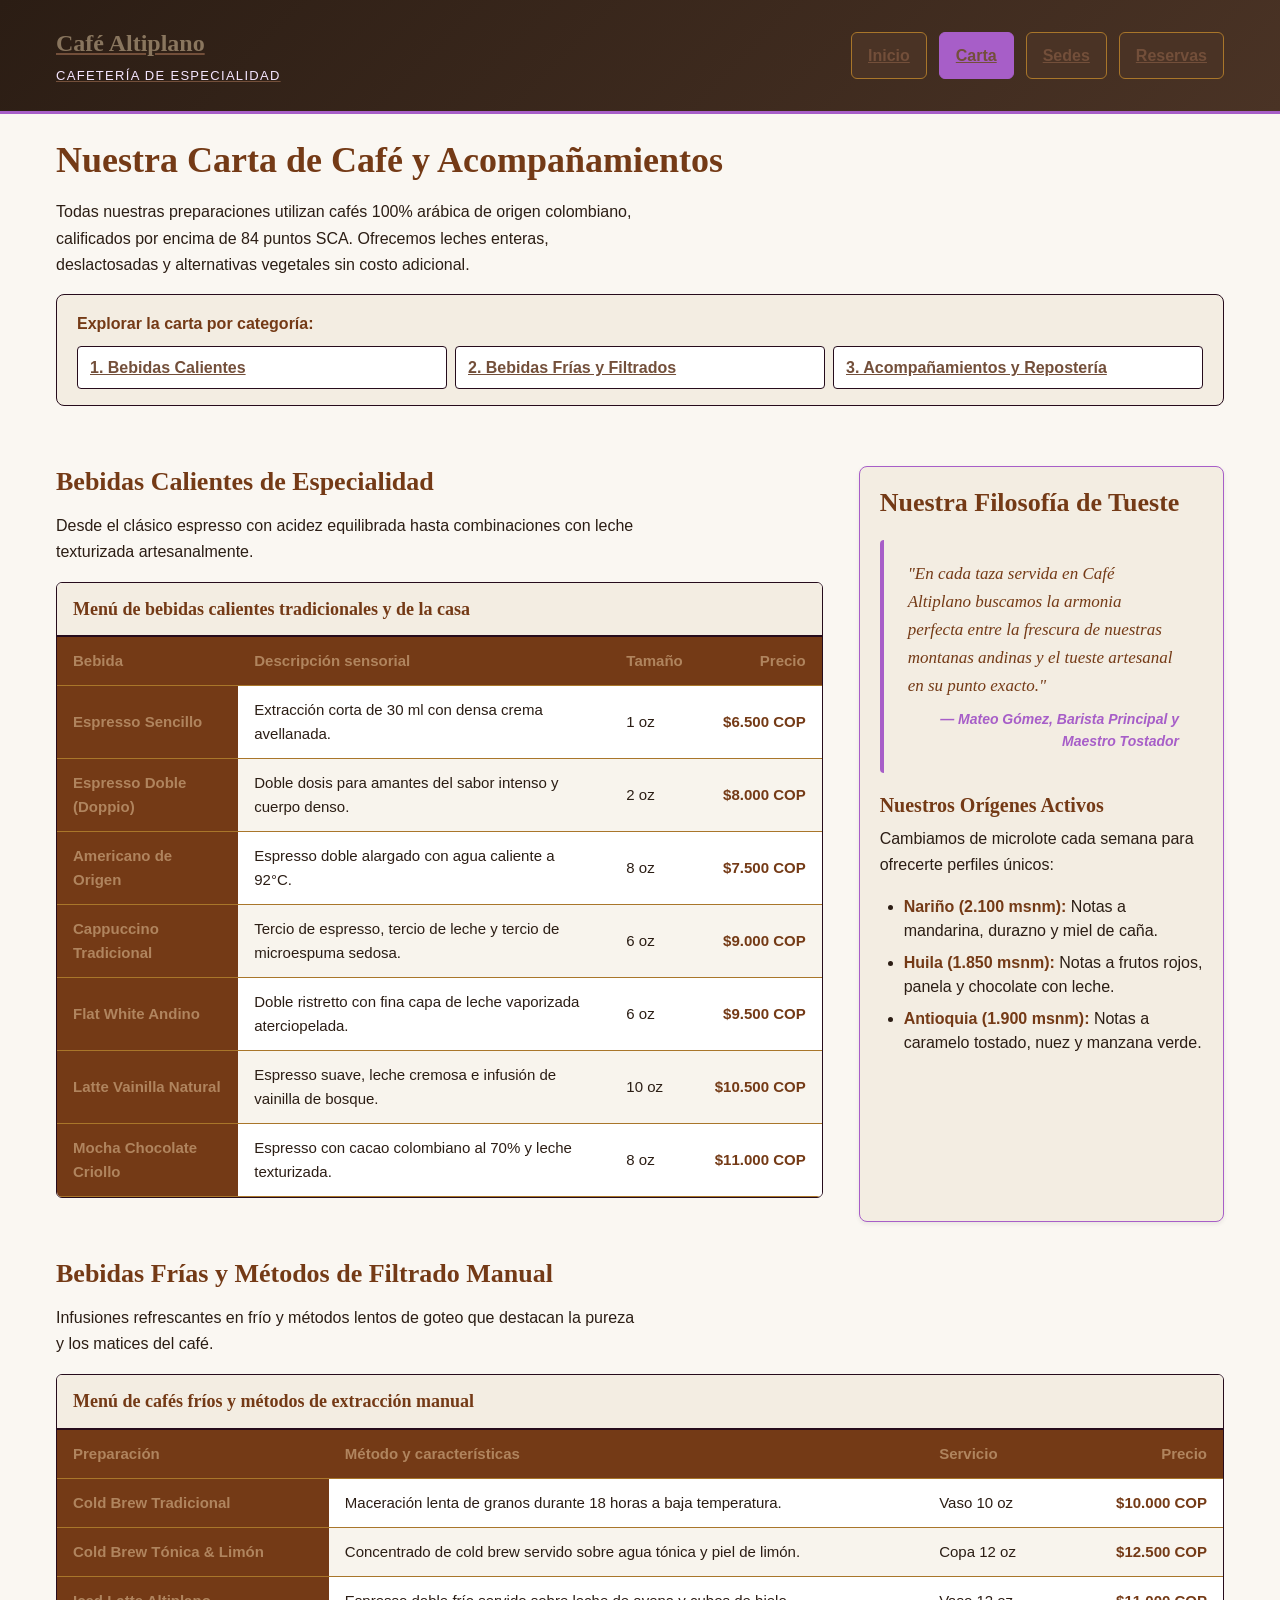
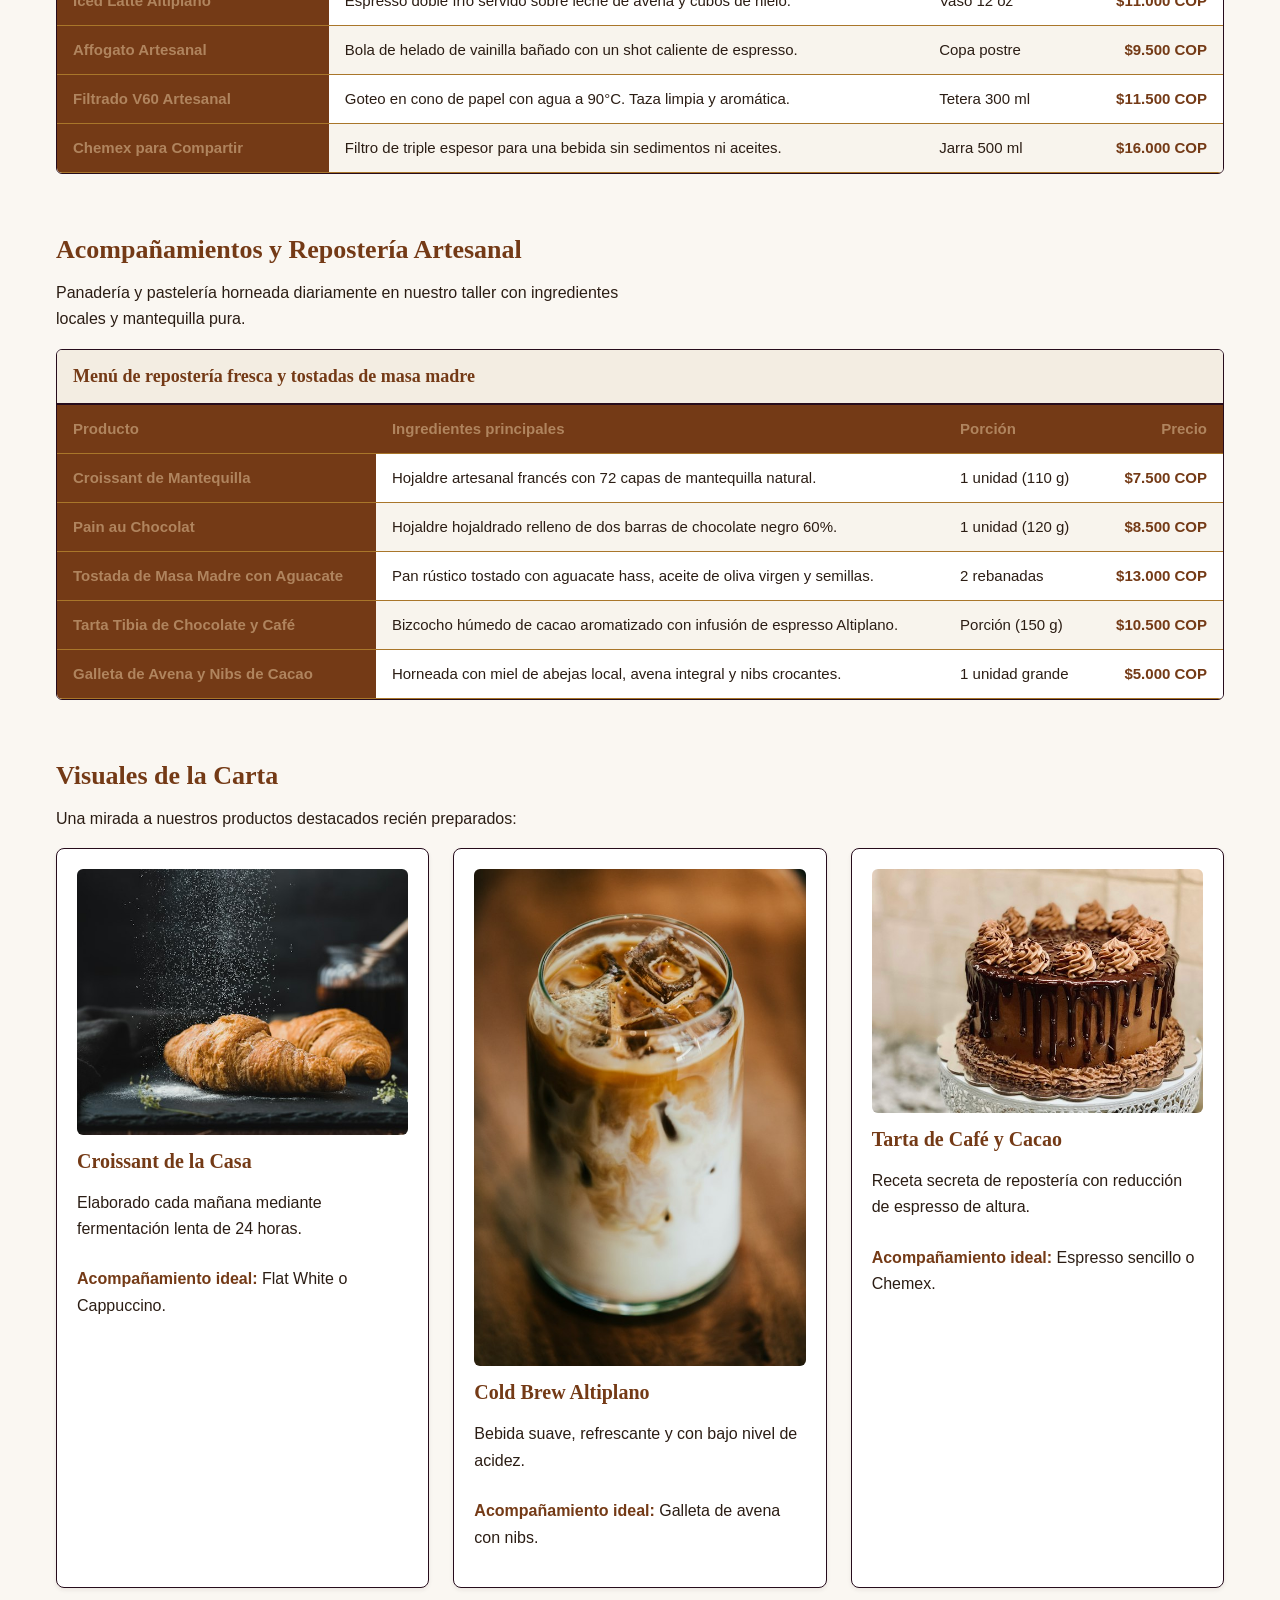
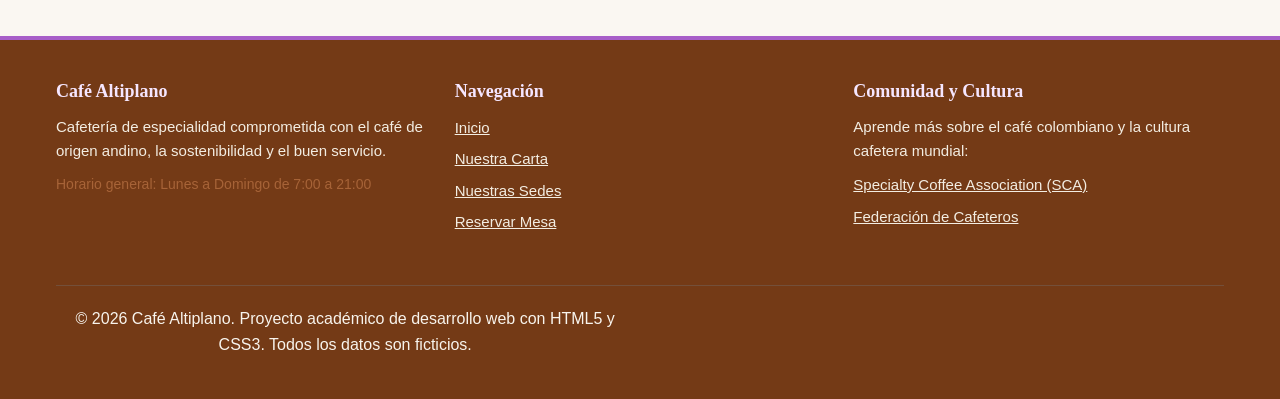
==== commit 89b257eb: "agrego y quito cosas" ====
--- a/carta.html
+++ b/carta.html
@@ -5,7 +5,7 @@
   <meta name="viewport" content="width=device-width, initial-scale=1.0">
   <title>Carta y Menú - Café Altiplano | Bebidas de Especialidad y Repostería</title>
 
-  <!-- Hojas de estilo externas por tema (RF-03.1) -->
+  <!-- Hojas de estilo externas -->
   <link rel="stylesheet" href="css/base.css">
   <link rel="stylesheet" href="css/tipografia.css">
   <link rel="stylesheet" href="css/cajas.css">
@@ -14,9 +14,7 @@
 </head>
 <body>
 
-  <!-- ======================================================================
-       CABECERA Y NAVEGACIÓN PRINCIPAL (RF-01.2, RF-01.3)
-       ====================================================================== -->
+  <!-- Cabecera principal -->
   <header class="cabecera">
     <div class="contenedor cabecera__interior">
       <a href="index.html" class="cabecera__logotipo">
@@ -24,7 +22,7 @@
         <span class="cabecera__subtitulo">Cafetería de Especialidad</span>
       </a>
 
-      <!-- Menú con enlace activo en Carta (RF-04.4) -->
+      <!-- Menu de navegacion -->
       <nav class="menu" aria-label="Navegación principal">
         <ul class="menu__lista">
           <li class="menu__item"><a href="index.html" class="menu__enlace">Inicio</a></li>
@@ -36,17 +34,15 @@
     </div>
   </header>
 
-  <!-- ======================================================================
-       CONTENIDO PRINCIPAL - MAQUETACIÓN GRID (RF-01.2, RF-07.2)
-       ====================================================================== -->
+  <!-- Contenido principal -->
   <main class="contenedor maqueta">
 
-    <!-- INTRODUCCIÓN DE LA CARTA Y ANCLAS INTERNAS (RF-01.2, RF-01.4) -->
+    <!-- Introduccion de la carta y enlaces internos -->
     <section class="bloque--completo">
       <h1>Nuestra Carta de Café y Acompañamientos</h1>
       <p>Todas nuestras preparaciones utilizan cafés 100% arábica de origen colombiano, calificados por encima de 84 puntos SCA. Ofrecemos leches enteras, deslactosadas y alternativas vegetales sin costo adicional.</p>
 
-      <!-- Índice con anclas internas funcionales (RF-01.4) -->
+      <!-- Indice de secciones -->
       <nav class="indice-anclas" aria-label="Índice de secciones de la carta">
         <p class="indice-anclas__titulo">Explorar la carta por categoría:</p>
         <ul class="indice-anclas__lista">
@@ -57,12 +53,12 @@
       </nav>
     </section>
 
-    <!-- SECCIÓN 1: BEBIDAS CALIENTES (RF-02.1) -->
+    <!-- Seccion 1: Bebidas calientes -->
     <section id="calientes" class="bloque--doble">
       <h2>Bebidas Calientes de Especialidad</h2>
       <p>Desde el clásico espresso con acidez equilibrada hasta combinaciones con leche texturizada artesanalmente.</p>
 
-      <!-- Tabla de precios con scroll seguro (RF-02.1, RF-05.5) -->
+      <!-- Tabla de precios de bebidas calientes -->
       <div class="tabla-contenedor">
         <table class="tabla">
           <caption class="tabla__caption">Menú de bebidas calientes tradicionales y de la casa</caption>
@@ -122,14 +118,14 @@
       </div>
     </section>
 
-    <!-- BARRA LATERAL (ASIDE) CON CITA Y ORÍGENES (RF-01.2, RF-02.3) -->
+    <!-- Barra lateral con cita y origenes -->
     <aside class="tarjeta tarjeta--destacada barra-lateral">
       <h2>Nuestra Filosofía de Tueste</h2>
 
-      <!-- Cita con blockquote y cite (RF-02.3) -->
+      <!-- Cita del maestro barista sobre la filosofia del cafe -->
       <blockquote class="cita">
-        <p class="cita__texto">"El café no es simplemente una infusión cotidiana; es el fruto del trabajo campesino andino, transformado por la temperatura y el tiempo en una taza llena de notas florales y caramelo."</p>
-        <cite class="cita__autor">— Mateo Gómez, Maestro Tostador</cite>
+        <p class="cita__texto">"En cada taza servida en Café Altiplano buscamos la armonia perfecta entre la frescura de nuestras montanas andinas y el tueste artesanal en su punto exacto."</p>
+        <cite class="cita__autor">— Mateo Gómez, Barista Principal y Maestro Tostador</cite>
       </blockquote>
 
       <h3>Nuestros Orígenes Activos</h3>
@@ -141,11 +137,12 @@
       </ul>
     </aside>
 
-    <!-- SECCIÓN 2: BEBIDAS FRÍAS Y FILTRADOS (RF-02.1) -->
+    <!-- Seccion 2: Bebidas frias y filtrados -->
     <section id="frias" class="bloque--completo">
       <h2>Bebidas Frías y Métodos de Filtrado Manual</h2>
       <p>Infusiones refrescantes en frío y métodos lentos de goteo que destacan la pureza y los matices del café.</p>
 
+      <!-- Tabla de bebidas frias -->
       <div class="tabla-contenedor">
         <table class="tabla">
           <caption class="tabla__caption">Menú de cafés fríos y métodos de extracción manual</caption>
@@ -199,11 +196,12 @@
       </div>
     </section>
 
-    <!-- SECCIÓN 3: ACOMPAÑAMIENTOS Y REPOSTERÍA (RF-02.1) -->
+    <!-- Seccion 3: Acompañamientos y reposteria -->
     <section id="acompanamientos" class="bloque--completo">
       <h2>Acompañamientos y Repostería Artesanal</h2>
       <p>Panadería y pastelería horneada diariamente en nuestro taller con ingredientes locales y mantequilla pura.</p>
 
+      <!-- Tabla de acompanamientos -->
       <div class="tabla-contenedor">
         <table class="tabla">
           <caption class="tabla__caption">Menú de repostería fresca y tostadas de masa madre</caption>
@@ -251,13 +249,13 @@
       </div>
     </section>
 
-    <!-- GALERÍA VISUAL DE PRODUCTOS (RF-07.5) -->
+    <!-- Galeria visual de la carta -->
     <section class="bloque--completo">
       <h2>Visuales de la Carta</h2>
       <p>Una mirada a nuestros productos destacados recién preparados:</p>
 
       <div class="galeria-productos">
-        <!-- Tarjeta A -->
+        <!-- Tarjeta de producto A -->
         <article class="tarjeta">
           <img src="imagenes/croissant.jpg" alt="Croissant artesanal dorado y crujiente sobre plato de cerámica" class="tarjeta__imagen">
           <div class="tarjeta__cuerpo">
@@ -267,7 +265,7 @@
           </div>
         </article>
 
-        <!-- Tarjeta B -->
+        <!-- Tarjeta de producto B -->
         <article class="tarjeta">
           <img src="imagenes/cold-brew.jpg" alt="Vaso alto con café cold brew y cubos de hielo transparentes" class="tarjeta__imagen">
           <div class="tarjeta__cuerpo">
@@ -277,7 +275,7 @@
           </div>
         </article>
 
-        <!-- Tarjeta C -->
+        <!-- Tarjeta de producto C -->
         <article class="tarjeta">
           <img src="imagenes/tarta.jpg" alt="Porción de tarta de chocolate y café con cacao espolvoreado" class="tarjeta__imagen">
           <div class="tarjeta__cuerpo">
@@ -291,17 +289,17 @@
 
   </main>
 
-  <!-- ======================================================================
-       PIE DE PÁGINA (RF-01.2, RF-01.5, RF-07.4)
-       ====================================================================== -->
+  <!-- Pie de pagina -->
   <footer class="pie">
     <div class="contenedor pie__interior">
+      <!-- Datos de la cafeteria -->
       <div class="pie__columna">
         <h3>Café Altiplano</h3>
         <p>Cafetería de especialidad comprometida con el café de origen andino, la sostenibilidad y el buen servicio.</p>
         <p><small>Horario general: Lunes a Domingo de 7:00 a 21:00</small></p>
       </div>
 
+      <!-- Enlaces de navegacion -->
       <div class="pie__columna">
         <h3>Navegación</h3>
         <ul class="pie__lista">
@@ -312,6 +310,7 @@
         </ul>
       </div>
 
+      <!-- Enlaces externos -->
       <div class="pie__columna">
         <h3>Comunidad y Cultura</h3>
         <p>Aprende más sobre el café colombiano y la cultura cafetera mundial:</p>
@@ -325,6 +324,7 @@
         </ul>
       </div>
 
+      <!-- Creditos -->
       <div class="pie__creditos">
         <p>&copy; 2026 Café Altiplano. Proyecto académico de desarrollo web con HTML5 y CSS3. Todos los datos son ficticios.</p>
       </div>
@@ -333,4 +333,3 @@
 
 </body>
 </html>
-
--- a/css/base.css
+++ b/css/base.css
@@ -1,53 +1,48 @@
-/* ==========================================================================
-   BASE.CSS - Café Altiplano
-   Configuración global, variables de diseño y estilos base de elementos
-   ========================================================================== */
-
-/* --------------------------------------------------------------------------
-   1. VARIABLES DE PALETA (RF-03.2)
-   Toda la paleta de colores se centraliza aquí.
-   No se utilizan colores sueltos fuera de este bloque :root.
-   -------------------------------------------------------------------------- */
+/* mis colores y variables */
 :root {
-  /* Tonos café de especialidad */
-  --color-cafe-oscuro: #2b1d14;
-  --color-cafe-medio: #4a3325;
-  --color-cafe-acento: #734f3a;
-
-  /* Tonos crema y beige */
-  --color-crema-fondo: #faf7f2;
-  --color-crema-suave: #f3ede2;
-  --color-crema-fila: #f8f4ed;
+  --color-titulos: #743a16;
+  /* color para titulos h1, h2, h3 */
+  --color-fondo-oscuro: #4a3325;
+  /* fondo oscuro de la barra */
+  --color-acento-calido: #734f3a;
+  /* color cafe para detalles */
+  --color-fondo-pagina: #faf7f2;
+  /* fondo claro de la pagina */
+  --color-fondo-tarjeta: #f3ede2;
+  /* fondo crema de tarjetas */
+  --color-fila-tabla: #f8f4ed;
+  /* color de fila de tabla */
   --color-blanco: #ffffff;
-
-  /* Textos */
-  --color-texto-principal: #2b1d14;
-  --color-texto-secundario: #5c534d;
-  --color-texto-claro: #faf7f2;
-
-  /* Verde oliva para detalles y acentos */
-  --color-verde-oliva: #556b2f;
-  --color-verde-hover: #3e4e22;
-  --color-verde-fondo: #edf2e6;
-
-  /* Bordes y separadores */
-  --color-borde: #d9cebe;
-  --color-borde-claro: #e8e0d4;
-
-  /* Transparencias (RF-03.3) */
+  /* blanco */
+  --color-texto-cuerpo: #2b1d14;
+  /* texto de los parrafos */
+  --color-texto-secundario: hwb(24 31% 21% / 0.595);
+  /* texto secundario */
+  --color-texto-claro: hsla(38, 92%, 86%, 0.439);
+  /* texto blanco/crema */
+  --color-pastel-claro: #f5e6ff;
+  /* lila pastel claro para los nombres del menu */
+  --color-primario: #231931;
+  /* morado para botones y acentos */
+  --color-pastel-destacado: #a75ec8;
+  /* lila para cuando paso el mouse */
+  --color-fondo-hover-tabla: #edf2e6;
+  /* fondo cuando paso el mouse en tabla */
+  --color-borde: #260c1c;
+  /* borde oscuro */
+  --color-borde-claro: #a9762a;
+  /* borde dorado */
   --color-transparente: transparent;
-  --color-overlay-oscuro: rgba(43, 29, 20, 0.70);
-  --color-sombra-suave: rgba(43, 29, 20, 0.08);
-
-  /* Gradientes (RF-03.3) */
+  --color-overlay-hero: rgba(43, 29, 20, 0.70);
+  /* oscurecer foto de portada */
+  --color-sombra-tarjeta: rgba(43, 29, 20, 0.08);
+  /* sombra de tarjetas */
   --gradiente-cabecera: linear-gradient(135deg, #2b1d14, #4a3325);
+  /* degradado de la barra */
   --gradiente-hero: linear-gradient(rgba(43, 29, 20, 0.75), rgba(43, 29, 20, 0.55));
 }
 
-/* --------------------------------------------------------------------------
-   2. REINICIO Y MODELO DE CAJA (RF-05.4)
-   Aplicación de box-sizing: border-box universal y márgenes base.
-   -------------------------------------------------------------------------- */
+/* para que los bordes y rellenos no rompan las cajas */
 *,
 *::before,
 *::after {
@@ -56,30 +51,24 @@
   padding: 0;
 }
 
-/* --------------------------------------------------------------------------
-   3. RAÍZ Y CUERPO DE DOCUMENTO (RF-06.1, RF-03.4)
-   html al 100% para respetar el tamaño configurado en el navegador del usuario.
-   El color de texto se define aquí y se aprovecha la herencia en todo el sitio.
-   -------------------------------------------------------------------------- */
+/* tamano base y scroll suave */
 html {
   font-size: 100%;
   scroll-behavior: smooth;
 }
 
+/* letra general y fondo del cuerpo */
 body {
   font-family: 'Segoe UI', Tahoma, Geneva, Verdana, sans-serif;
-  color: var(--color-texto-principal);
-  background-color: var(--color-crema-fondo);
+  color: var(--color-texto-cuerpo);
+  background-color: var(--color-fondo-pagina);
   line-height: 1.6;
   min-height: 100vh;
 }
 
-/* --------------------------------------------------------------------------
-   4. IMÁGENES FLEXIBLES (RF-07.1)
-   Las imágenes se adaptan al ancho de su contenedor y no desbordan.
-   -------------------------------------------------------------------------- */
+/* para que las fotos no se salgan del contenedor */
 img {
   max-width: 100%;
   height: auto;
   display: block;
-}
+}
--- a/css/tipografia.css
+++ b/css/tipografia.css
@@ -1,23 +1,12 @@
-/* ==========================================================================
-   TIPOGRAFIA.CSS - Café Altiplano
-   Familias de fuentes con alternativas, jerarquía y ancho de lectura
-   ========================================================================== */
-
-/* --------------------------------------------------------------------------
-   1. SELECTOR LÓGICO PARA ENCABEZADOS (RF-04.2, RF-05.1)
-   Uso de :is() para aplicar tipografía serif clásica a todos los títulos.
-   -------------------------------------------------------------------------- */
+/* tipo de letra para titulos */
 :is(h1, h2, h3) {
   font-family: 'Georgia', 'Times New Roman', serif;
   font-weight: 700;
-  color: var(--color-cafe-oscuro);
+  color: var(--color-titulos);
   line-height: 1.25;
 }
 
-/* --------------------------------------------------------------------------
-   2. JERARQUÍA TIPOGRÁFICA EN REM (RF-05.1, RF-06.1)
-   Todos los tamaños expresados estrictamente en rem, sin usar px.
-   -------------------------------------------------------------------------- */
+/* tamanos de titulos en rem */
 h1 {
   font-size: 2.25rem;
   margin-bottom: 1rem;
@@ -33,10 +22,7 @@
   margin-bottom: 0.5rem;
 }
 
-/* --------------------------------------------------------------------------
-   3. PÁRRAFOS Y ANCHO ÓPTIMO DE LECTURA (RF-06.3)
-   Uso de la unidad relativa ch para limitar la línea a ~65 caracteres.
-   -------------------------------------------------------------------------- */
+/* parrafos con limite de 65 caracteres para no cansar la vista */
 p {
   font-size: 1rem;
   line-height: 1.65;
@@ -44,40 +30,35 @@
   margin-bottom: 1rem;
 }
 
-/* Combinador adyacente (+) para espaciar párrafos tras un título (RF-04.2) */
+/* espacio si hay parrafo despues de un h2 */
 h2 + p {
   margin-top: 0.25rem;
 }
 
-/* --------------------------------------------------------------------------
-   4. ENLACES Y SELECTOR :not() (RF-04.2, RF-04.3)
-   Estilo diferenciado para enlaces de texto estándar frente a botones.
-   -------------------------------------------------------------------------- */
+/* enlaces normales */
 a:not(.boton) {
-  color: var(--color-cafe-acento);
+  color: var(--color-acento-calido);
   text-decoration: underline;
 }
 
 a:not(.boton):hover {
-  color: var(--color-verde-oliva);
+  color: var(--color-pastel-destacado);
 }
 
+/* foco cuando uso el tabulador */
 a:not(.boton):focus {
-  outline: 2px solid var(--color-verde-oliva);
+  outline: 2px solid var(--color-pastel-destacado);
   outline-offset: 0.125rem;
-  color: var(--color-verde-hover);
+  color: var(--color-primario);
 }
 
-/* --------------------------------------------------------------------------
-   5. TEXTO DESTACADO Y PEQUEÑO
-   -------------------------------------------------------------------------- */
+/* texto en negrilla y pequeno */
 strong {
   font-weight: 700;
-  color: var(--color-cafe-oscuro);
+  color: var(--color-titulos);
 }
 
 small {
   font-size: 0.875rem;
   color: var(--color-texto-secundario);
 }
-
--- a/css/cajas.css
+++ b/css/cajas.css
@@ -1,12 +1,4 @@
-/* ==========================================================================
-   CAJAS.CSS - Café Altiplano
-   Contenedores, tarjetas, bordes, esquinas redondeadas y áreas de desbordamiento
-   ========================================================================== */
-
-/* --------------------------------------------------------------------------
-   1. CONTENEDOR GENERAL CENTRADO (RF-05.4, RF-06.2)
-   Ancho máximo en rem y centrado horizontal con márgenes automáticos.
-   -------------------------------------------------------------------------- */
+/* centrar el contenido principal */
 .contenedor {
   width: 100%;
   max-width: 75rem;
@@ -14,21 +6,19 @@
   padding: 0 1rem;
 }
 
-/* --------------------------------------------------------------------------
-   2. TARJETAS DE CONTENIDO (RF-05.3)
-   Borde fino en px, esquinas redondeadas, relleno y margen en rem.
-   -------------------------------------------------------------------------- */
+/* estilo de las tarjetas */
 .tarjeta {
   background-color: var(--color-blanco);
   border: 1px solid var(--color-borde);
   border-radius: 0.5rem;
   padding: 1.25rem;
-  box-shadow: 0 2px 4px var(--color-sombra-suave);
+  box-shadow: 0 2px 4px var(--color-sombra-tarjeta);
 }
 
+/* tarjeta destacada */
 .tarjeta--destacada {
-  border-color: var(--color-verde-oliva);
-  background-color: var(--color-crema-suave);
+  border-color: var(--color-pastel-destacado);
+  background-color: var(--color-fondo-tarjeta);
 }
 
 .tarjeta__imagen {
@@ -42,10 +32,7 @@
   gap: 0.5rem;
 }
 
-/* --------------------------------------------------------------------------
-   3. CONTENEDOR DE TABLAS CON DESPLAZAMIENTO (RF-05.5)
-   Evita que tablas anchas desborden la pantalla en dispositivos móviles.
-   -------------------------------------------------------------------------- */
+/* para que la tabla tenga scroll en el celular y no se desborde */
 .tabla-contenedor {
   width: 100%;
   overflow-x: auto;
@@ -55,10 +42,7 @@
   background-color: var(--color-blanco);
 }
 
-/* --------------------------------------------------------------------------
-   4. FIGURAS Y PIE DE FOTO (RF-01.5)
-   Etiqueta figure y figcaption para las sedes de la cafetería.
-   -------------------------------------------------------------------------- */
+/* foto de las sedes con su texto abajo */
 .figura-sede {
   background-color: var(--color-blanco);
   border: 1px solid var(--color-borde);
@@ -77,18 +61,15 @@
   font-size: 0.875rem;
   color: var(--color-texto-secundario);
   padding: 0.625rem 0.875rem;
-  background-color: var(--color-crema-fila);
+  background-color: var(--color-fila-tabla);
   font-style: italic;
   border-top: 1px solid var(--color-borde-claro);
 }
 
-/* --------------------------------------------------------------------------
-   5. CITA EN BLOQUE (RF-02.3)
-   Estructura blockquote y cite con línea decorativa lateral.
-   -------------------------------------------------------------------------- */
+/* cita con linea al lado */
 .cita {
-  background-color: var(--color-crema-suave);
-  border-left: 4px solid var(--color-verde-oliva);
+  background-color: var(--color-fondo-tarjeta);
+  border-left: 4px solid var(--color-pastel-destacado);
   border-radius: 0.25rem;
   padding: 1.25rem 1.5rem;
   margin: 1.25rem 0;
@@ -98,7 +79,7 @@
   font-family: 'Georgia', 'Times New Roman', serif;
   font-size: 1.0625rem;
   font-style: italic;
-  color: var(--color-cafe-oscuro);
+  color: var(--color-titulos);
   margin-bottom: 0.5rem;
 }
 
@@ -106,14 +87,11 @@
   display: block;
   font-size: 0.875rem;
   font-weight: 700;
-  color: var(--color-verde-hover);
+  color: var(--color-pastel-destacado);
   text-align: right;
 }
 
-/* --------------------------------------------------------------------------
-   6. LISTA DE DEFINICIÓN (RF-02.2)
-   Estilo ordenado para glosario y términos cafeteros.
-   -------------------------------------------------------------------------- */
+/* lista del glosario */
 .glosario-lista {
   background-color: var(--color-blanco);
   border: 1px solid var(--color-borde);
@@ -123,7 +101,7 @@
 
 .glosario-termino {
   font-weight: 700;
-  color: var(--color-cafe-oscuro);
+  color: var(--color-titulos);
   margin-top: 0.75rem;
   font-size: 1.0625rem;
 }
@@ -137,4 +115,3 @@
   margin-bottom: 0.5rem;
   color: var(--color-texto-secundario);
 }
-
--- a/css/componentes.css
+++ b/css/componentes.css
@@ -1,12 +1,4 @@
-/* ==========================================================================
-   COMPONENTES.CSS - Café Altiplano
-   Navegación BEM, botones, tablas con nth-child, formularios y estados interactivos
-   ========================================================================== */
-
-/* --------------------------------------------------------------------------
-   1. MENÚ DE NAVEGACIÓN BEM (RF-01.3, RF-04.1, RF-04.4)
-   Sin flexbox: maquetado con Grid y lista sin viñetas.
-   -------------------------------------------------------------------------- */
+/* lista del menu en cuadricula */
 .menu__lista {
   display: grid;
   grid-template-columns: 1fr;
@@ -15,47 +7,47 @@
   padding: 0;
 }
 
-.menu__item {
+.menu__lista > .menu__item {
   width: 100%;
 }
 
+/* botones del menu con letra lila pastel */
 .menu__enlace {
   display: block;
   text-align: center;
   padding: 0.625rem 1rem;
-  color: var(--color-texto-claro);
+  color: var(--color-pastel-claro);
   text-decoration: none;
   font-weight: 600;
   border-radius: 0.375rem;
-  border: 1px solid var(--color-borde);
-  background-color: var(--color-cafe-medio);
-}
-
-/* Estados :hover y :focus visibles (RF-04.3) */
+  border: 1px solid var(--color-borde-claro);
+  background-color: var(--color-fondo-oscuro);
+}
+
+/* cuando paso el mouse por el enlace */
 .menu__enlace:hover {
-  background-color: var(--color-verde-oliva);
-  color: var(--color-blanco);
-  border-color: var(--color-verde-hover);
-}
-
+  background-color: var(--color-pastel-destacado);
+  color: var(--color-primario);
+  border-color: var(--color-pastel-destacado);
+}
+
+/* cuando navego con teclado */
 .menu__enlace:focus {
-  outline: 2px solid var(--color-crema-fondo);
-  outline-offset: 0.125rem;
-  background-color: var(--color-verde-hover);
-  color: var(--color-blanco);
-}
-
-/* Indicador de página activa (RF-04.4) */
+  outline: 2px solid var(--color-pastel-claro);
+  outline-offset: 0.125rem;
+  background-color: var(--color-pastel-destacado);
+  color: var(--color-primario);
+}
+
+/* pagina donde estoy parado */
 .menu__enlace--activo {
-  background-color: var(--color-verde-oliva);
-  color: var(--color-blanco);
-  border-color: var(--color-verde-hover);
-}
-
-/* --------------------------------------------------------------------------
-   2. BOTONES (RF-04.1, RF-04.3)
-   Componente reutilizable de botón para llamadas a la acción.
-   -------------------------------------------------------------------------- */
+  background-color: var(--color-pastel-destacado);
+  color: var(--color-primario);
+  border-color: var(--color-pastel-destacado);
+  font-weight: 700;
+}
+
+/* botones normales */
 .boton {
   display: inline-block;
   padding: 0.75rem 1.5rem;
@@ -69,44 +61,45 @@
   border: 2px solid var(--color-transparente);
 }
 
+/* boton morado principal */
 .boton--primario {
-  background-color: var(--color-verde-oliva);
-  color: var(--color-blanco);
-  border-color: var(--color-verde-oliva);
+  background-color: var(--color-primario);
+  color: var(--color-pastel-claro);
+  border-color: var(--color-primario);
 }
 
 .boton--primario:hover {
-  background-color: var(--color-verde-hover);
-  border-color: var(--color-verde-hover);
+  background-color: var(--color-pastel-destacado);
+  color: var(--color-primario);
+  border-color: var(--color-pastel-destacado);
 }
 
 .boton--primario:focus {
-  outline: 2px solid var(--color-cafe-oscuro);
-  outline-offset: 0.125rem;
-  background-color: var(--color-verde-hover);
-}
-
+  outline: 2px solid var(--color-titulos);
+  outline-offset: 0.125rem;
+  background-color: var(--color-pastel-destacado);
+  color: var(--color-primario);
+}
+
+/* boton blanco secundario */
 .boton--secundario {
   background-color: var(--color-blanco);
-  color: var(--color-cafe-oscuro);
-  border-color: var(--color-cafe-oscuro);
+  color: var(--color-titulos);
+  border-color: var(--color-titulos);
 }
 
 .boton--secundario:hover {
-  background-color: var(--color-crema-suave);
-  border-color: var(--color-verde-oliva);
-  color: var(--color-verde-oliva);
+  background-color: var(--color-fondo-tarjeta);
+  border-color: var(--color-pastel-destacado);
+  color: var(--color-primario);
 }
 
 .boton--secundario:focus {
-  outline: 2px solid var(--color-verde-oliva);
-  outline-offset: 0.125rem;
-}
-
-/* --------------------------------------------------------------------------
-   3. TABLAS DE PRECIOS (RF-02.1, RF-04.4, RF-05.2)
-   Bordes colapsados, alineación de precios y filas alternas con :nth-child.
-   -------------------------------------------------------------------------- */
+  outline: 2px solid var(--color-pastel-destacado);
+  outline-offset: 0.125rem;
+}
+
+/* tablas de precios */
 .tabla {
   width: 100%;
   border-collapse: collapse;
@@ -118,10 +111,10 @@
   font-family: 'Georgia', 'Times New Roman', serif;
   font-size: 1.125rem;
   font-weight: 700;
-  color: var(--color-cafe-oscuro);
+  color: var(--color-titulos);
   padding: 0.75rem 1rem;
   text-align: left;
-  background-color: var(--color-crema-suave);
+  background-color: var(--color-fondo-tarjeta);
   border-bottom: 2px solid var(--color-borde);
 }
 
@@ -132,35 +125,34 @@
 }
 
 .tabla th {
-  background-color: var(--color-cafe-oscuro);
+  background-color: var(--color-titulos);
   color: var(--color-texto-claro);
   font-weight: 600;
 }
 
-/* Filas alternas con :nth-child() (RF-04.4) */
+/* filas alternas tipo cebra */
 .tabla tbody tr:nth-child(even) {
-  background-color: var(--color-crema-fila);
+  background-color: var(--color-fila-tabla);
 }
 
 .tabla tbody tr:nth-child(odd) {
   background-color: var(--color-blanco);
 }
 
+/* cuando paso el mouse por la fila */
 .tabla tbody tr:hover {
-  background-color: var(--color-verde-fondo);
-}
-
+  background-color: var(--color-fondo-hover-tabla);
+}
+
+/* precio a la derecha */
 .tabla__celda--precio {
   text-align: right;
   font-weight: 700;
-  color: var(--color-cafe-oscuro);
+  color: var(--color-titulos);
   white-space: nowrap;
 }
 
-/* --------------------------------------------------------------------------
-   4. FORMULARIO DE RESERVA (RF-02.4, RF-04.2, RF-04.3)
-   Selectores de atributo, fieldset/legend y estados de foco visibles.
-   -------------------------------------------------------------------------- */
+/* formulario de reserva */
 .formulario {
   display: grid;
   gap: 1.5rem;
@@ -179,7 +171,7 @@
   font-family: 'Georgia', 'Times New Roman', serif;
   font-weight: 700;
   font-size: 1.125rem;
-  color: var(--color-cafe-oscuro);
+  color: var(--color-titulos);
   padding: 0 0.5rem;
 }
 
@@ -191,10 +183,10 @@
 .formulario__etiqueta {
   font-weight: 600;
   font-size: 0.9375rem;
-  color: var(--color-cafe-oscuro);
-}
-
-/* Selectores de atributo para entradas de texto y campos (RF-04.2) */
+  color: var(--color-titulos);
+}
+
+/* inputs del formulario */
 input[type="text"],
 input[type="email"],
 input[type="tel"],
@@ -207,13 +199,13 @@
   padding: 0.625rem 0.75rem;
   font-family: inherit;
   font-size: 1rem;
-  color: var(--color-texto-principal);
+  color: var(--color-texto-cuerpo);
   background-color: var(--color-blanco);
   border: 1px solid var(--color-borde);
   border-radius: 0.375rem;
 }
 
-/* Foco accesible y visible (RF-04.3) */
+/* borde lila cuando hago clic en el input */
 input[type="text"]:focus,
 input[type="email"]:focus,
 input[type="tel"]:focus,
@@ -222,9 +214,9 @@
 input[type="number"]:focus,
 select:focus,
 textarea:focus {
-  outline: 2px solid var(--color-verde-oliva);
-  outline-offset: 0.125rem;
-  border-color: var(--color-verde-oliva);
+  outline: 2px solid var(--color-pastel-destacado);
+  outline-offset: 0.125rem;
+  border-color: var(--color-pastel-destacado);
 }
 
 textarea {
@@ -232,7 +224,7 @@
   min-height: 6rem;
 }
 
-/* Opciones de radio y casilla de verificación */
+/* opciones de radio y checkbox */
 .formulario__opcion {
   display: grid;
   grid-template-columns: auto 1fr;
@@ -247,27 +239,23 @@
 input[type="checkbox"] {
   width: 1.125rem;
   height: 1.125rem;
-  accent-color: var(--color-verde-oliva);
+  accent-color: var(--color-primario);
   cursor: pointer;
 }
 
 input[type="radio"]:focus,
 input[type="checkbox"]:focus {
-  outline: 2px solid var(--color-verde-oliva);
-  outline-offset: 0.125rem;
-}
-
-/* Botón de envío del formulario */
+  outline: 2px solid var(--color-pastel-destacado);
+  outline-offset: 0.125rem;
+}
+
 button[type="submit"] {
   justify-self: start;
 }
 
-/* --------------------------------------------------------------------------
-   5. ÍNDICE DE ANCLAS INTERNAS (RF-01.4)
-   Barra de acceso rápido a las secciones de la carta.
-   -------------------------------------------------------------------------- */
+/* anclas de la carta */
 .indice-anclas {
-  background-color: var(--color-crema-suave);
+  background-color: var(--color-fondo-tarjeta);
   border: 1px solid var(--color-borde);
   border-radius: 0.5rem;
   padding: 1rem 1.25rem;
@@ -278,7 +266,7 @@
   font-size: 1rem;
   font-weight: 700;
   margin-bottom: 0.5rem;
-  color: var(--color-cafe-oscuro);
+  color: var(--color-titulos);
 }
 
 .indice-anclas__lista {
@@ -297,24 +285,21 @@
   border-radius: 0.25rem;
   text-decoration: none;
   font-weight: 600;
-  color: var(--color-cafe-acento);
+  color: var(--color-acento-calido);
 }
 
 .indice-anclas__enlace:hover {
-  background-color: var(--color-verde-oliva);
-  color: var(--color-blanco);
-  border-color: var(--color-verde-hover);
+  background-color: var(--color-primario);
+  color: var(--color-pastel-claro);
+  border-color: var(--color-pastel-destacado);
 }
 
 .indice-anclas__enlace:focus {
-  outline: 2px solid var(--color-verde-oliva);
-  outline-offset: 0.125rem;
-}
-
-/* --------------------------------------------------------------------------
-   6. LISTAS CON ESTILO (RF-02.2)
-   Listas no ordenadas y ordenadas estilizadas con espaciado en rem.
-   -------------------------------------------------------------------------- */
+  outline: 2px solid var(--color-pastel-destacado);
+  outline-offset: 0.125rem;
+}
+
+/* listas */
 .lista-caracteristicas,
 .lista-pasos {
   margin-left: 1.5rem;
--- a/css/layout.css
+++ b/css/layout.css
@@ -1,16 +1,8 @@
-/* ==========================================================================
-   LAYOUT.CSS - Café Altiplano
-   Maquetación con CSS Grid, Mobile First, puntos de ruptura y galería auto-fit
-   ========================================================================== */
-
-/* --------------------------------------------------------------------------
-   1. CABECERA Y NAVEGACIÓN BASE (MÓVIL < 600px)
-   Cabecera con gradiente (RF-03.3), todo el ancho en cualquier resolución.
-   -------------------------------------------------------------------------- */
+/* cabecera de arriba */
 .cabecera {
   width: 100%;
   background: var(--gradiente-cabecera);
-  border-bottom: 3px solid var(--color-verde-oliva);
+  border-bottom: 3px solid var(--color-pastel-destacado);
 }
 
 .cabecera__interior {
@@ -36,17 +28,14 @@
 
 .cabecera__subtitulo {
   font-size: 0.8125rem;
-  color: var(--color-crema-suave);
+  color: var(--color-pastel-claro);
   text-transform: uppercase;
   letter-spacing: 0.1em;
   display: block;
   margin-top: 0.25rem;
 }
 
-/* --------------------------------------------------------------------------
-   2. CONTENEDOR PRINCIPAL - ENFOQUE MÓVIL PRIMERO (RF-07.2, RF-07.3)
-   Base: 1 columna por debajo de 600 px y espaciado con gap (RF-07.6).
-   -------------------------------------------------------------------------- */
+/* cuadricula principal: en movil arranca en 1 columna */
 .maqueta {
   display: grid;
   grid-template-columns: 1fr;
@@ -55,7 +44,7 @@
   margin-bottom: 2.5rem;
 }
 
-/* Elementos de ancho completo y doble columna (RF-07.4) */
+/* ocupar todo el ancho */
 .bloque--completo {
   grid-column: 1 / -1;
 }
@@ -68,10 +57,7 @@
   grid-column: 1 / -1;
 }
 
-/* --------------------------------------------------------------------------
-   3. SECCIÓN HERO / PORTADA (RF-03.3, RF-06.4, RF-07.4)
-   Altura mínima con unidad de ventana vh, fondo con imagen y superposición rgba.
-   -------------------------------------------------------------------------- */
+/* portada con foto de fondo */
 .hero {
   grid-column: 1 / -1;
   min-height: 50vh;
@@ -85,7 +71,7 @@
   border-radius: 0.5rem;
   padding: 3rem 1.5rem;
   color: var(--color-texto-claro);
-  box-shadow: 0 4px 8px var(--color-sombra-suave);
+  box-shadow: 0 4px 8px var(--color-sombra-tarjeta);
 }
 
 .hero__titulo {
@@ -95,7 +81,7 @@
 }
 
 .hero__bajada {
-  color: var(--color-crema-fondo);
+  color: var(--color-fondo-pagina);
   font-size: 1.125rem;
   max-width: 55ch;
   margin-bottom: 1.5rem;
@@ -109,10 +95,7 @@
   max-width: 20rem;
 }
 
-/* --------------------------------------------------------------------------
-   4. GALERÍA DE PRODUCTOS AUTO-FIT (RF-07.5)
-   Se adapta automáticamente sin necesidad de media queries.
-   -------------------------------------------------------------------------- */
+/* galeria de productos que se acomoda sola */
 .galeria-productos {
   display: grid;
   grid-template-columns: repeat(auto-fit, minmax(16rem, 1fr));
@@ -120,17 +103,14 @@
   width: 100%;
 }
 
-/* --------------------------------------------------------------------------
-   5. PIE DE PÁGINA (RF-07.4)
-   Ocupa todo el ancho en cualquier resolución (grid-column: 1 / -1).
-   -------------------------------------------------------------------------- */
+/* pie de pagina */
 .pie {
   grid-column: 1 / -1;
   width: 100%;
-  background-color: var(--color-cafe-oscuro);
+  background-color: var(--color-titulos);
   color: var(--color-texto-claro);
   padding: 2.5rem 0 1.5rem 0;
-  border-top: 4px solid var(--color-verde-oliva);
+  border-top: 4px solid var(--color-pastel-destacado);
   margin-top: 3rem;
 }
 
@@ -142,13 +122,13 @@
 }
 
 .pie__columna h3 {
-  color: var(--color-texto-claro);
+  color: var(--color-pastel-claro);
   font-size: 1.125rem;
   margin-bottom: 0.75rem;
 }
 
 .pie__columna p {
-  color: var(--color-crema-suave);
+  color: var(--color-fondo-tarjeta);
   font-size: 0.9375rem;
   margin-bottom: 0.5rem;
 }
@@ -163,29 +143,26 @@
 }
 
 .pie__lista a {
-  color: var(--color-crema-suave);
+  color: var(--color-fondo-tarjeta);
   text-decoration: underline;
   font-size: 0.9375rem;
 }
 
 .pie__lista a:hover {
-  color: var(--color-blanco);
+  color: var(--color-pastel-destacado);
 }
 
 .pie__creditos {
   grid-column: 1 / -1;
-  border-top: 1px solid var(--color-cafe-acento);
+  border-top: 1px solid var(--color-acento-calido);
   padding-top: 1.25rem;
   margin-top: 1rem;
   font-size: 0.8125rem;
-  color: var(--color-crema-fila);
-  text-align: center;
-}
-
-/* --------------------------------------------------------------------------
-   6. PRIMER PUNTO DE RUPTURA: 600 PX (RF-07.3)
-   A partir de 600 px el contenedor principal pasa a 2 columnas.
-   -------------------------------------------------------------------------- */
+  color: var(--color-fila-tabla);
+  text-align: center;
+}
+
+/* en pantallas desde 600px (tablets) paso a 2 columnas */
 @media (min-width: 600px) {
   .cabecera__interior {
     grid-template-columns: auto 1fr;
@@ -211,13 +188,11 @@
     grid-template-columns: repeat(3, 1fr);
   }
 
-  /* Dos columnas en contenedor principal (RF-07.3) */
   .maqueta {
     grid-template-columns: repeat(2, 1fr);
     gap: 2rem;
   }
 
-  /* Bloque que abarca las 2 columnas (RF-07.4) */
   .bloque--doble {
     grid-column: span 2;
   }
@@ -232,11 +207,7 @@
   }
 }
 
-/* --------------------------------------------------------------------------
-   7. SEGUNDO PUNTO DE RUPTURA: 900 PX (RF-07.3)
-   A partir de 900 px el contenedor principal pasa a 3 columnas.
-   Escrito en orden estrictamente de menor a mayor.
-   -------------------------------------------------------------------------- */
+/* en pantallas desde 900px (computador) paso a 3 columnas */
 @media (min-width: 900px) {
   .cabecera__interior {
     padding: 1.5rem 1rem;
@@ -246,13 +217,11 @@
     gap: 0.75rem;
   }
 
-  /* Tres columnas en contenedor principal (RF-07.3) */
   .maqueta {
     grid-template-columns: repeat(3, 1fr);
     gap: 2.25rem;
   }
 
-  /* Distribución de contenido principal (2 columnas) y barra lateral (1 columna) */
   .bloque--doble {
     grid-column: span 2;
   }
@@ -265,4 +234,3 @@
     grid-template-columns: repeat(3, 1fr);
   }
 }
-
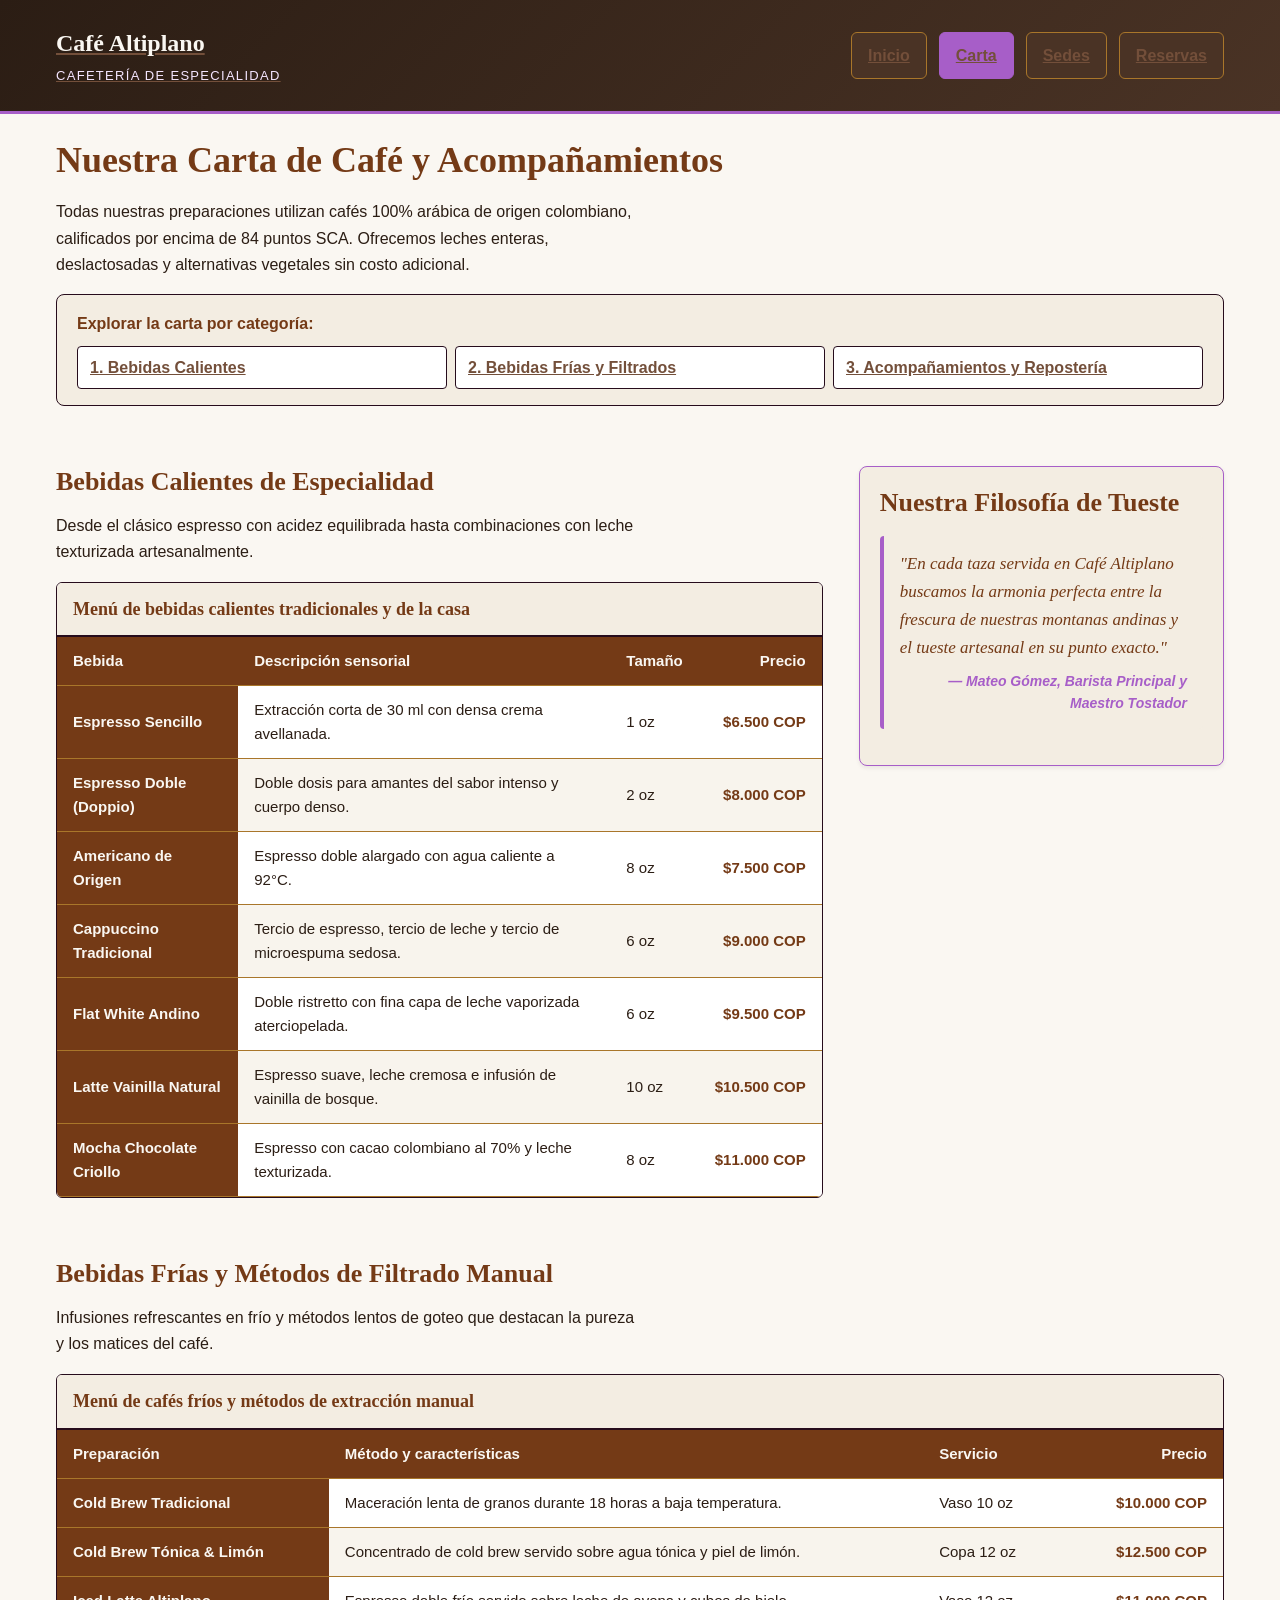
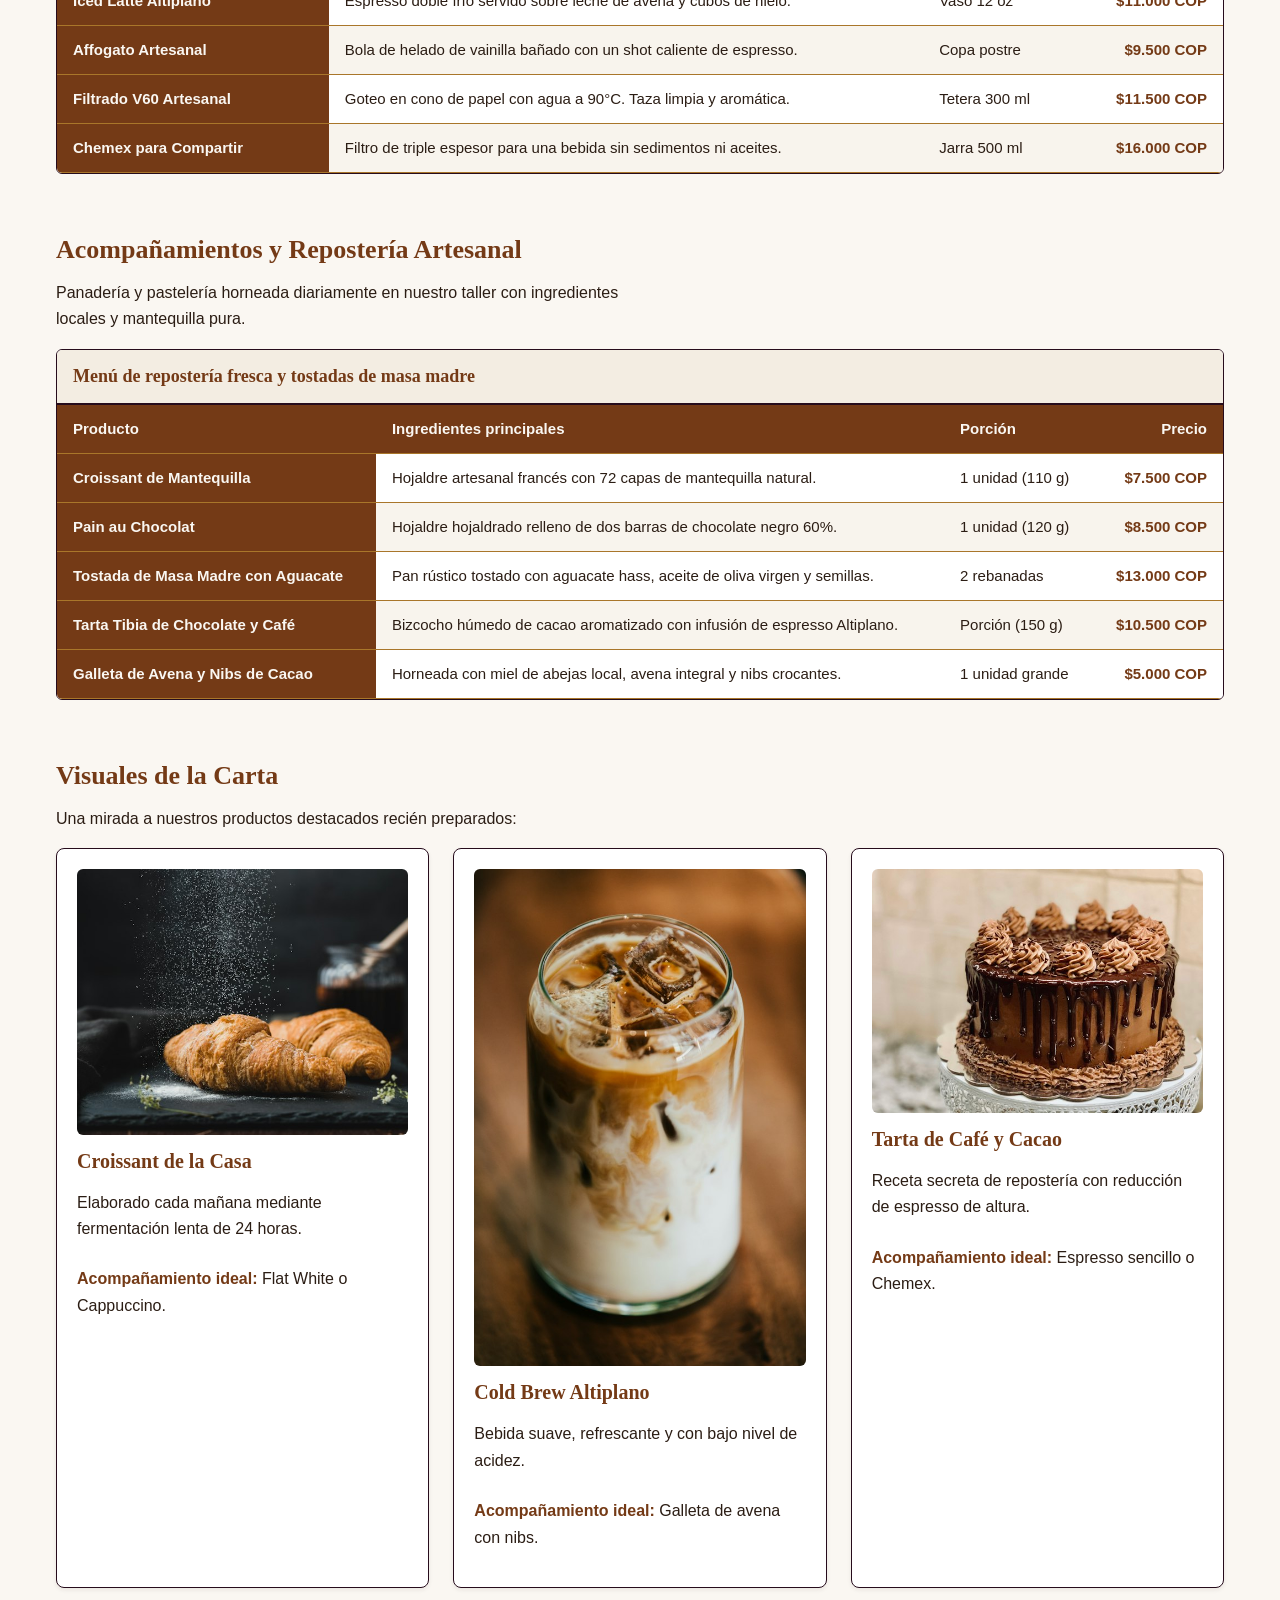
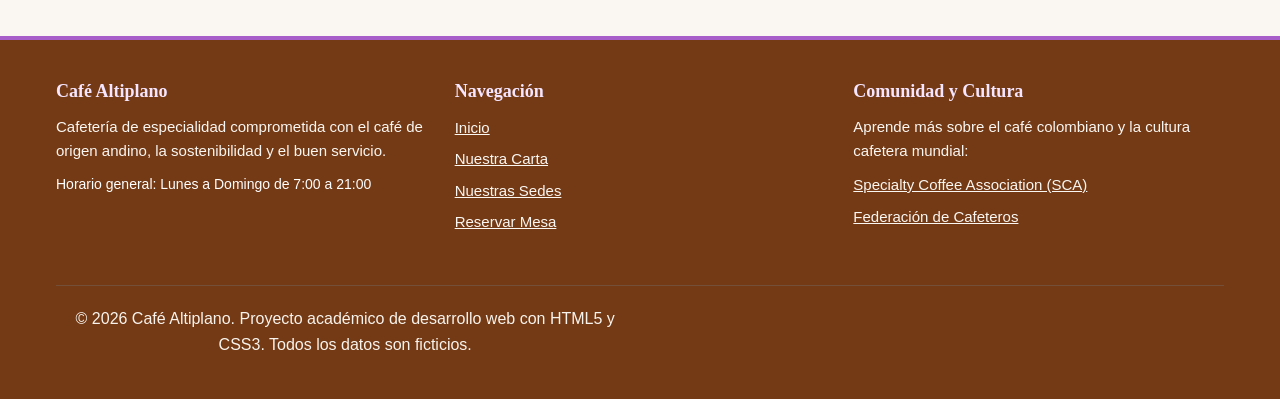
==== commit 5d5938cd: "cuadro" ====
--- a/carta.html
+++ b/carta.html
@@ -1,5 +1,6 @@
 <!DOCTYPE html>
 <html lang="es">
+
 <head>
   <meta charset="UTF-8">
   <meta name="viewport" content="width=device-width, initial-scale=1.0">
@@ -12,6 +13,7 @@
   <link rel="stylesheet" href="css/componentes.css">
   <link rel="stylesheet" href="css/layout.css">
 </head>
+
 <body>
 
   <!-- Cabecera principal -->
@@ -40,7 +42,8 @@
     <!-- Introduccion de la carta y enlaces internos -->
     <section class="bloque--completo">
       <h1>Nuestra Carta de Café y Acompañamientos</h1>
-      <p>Todas nuestras preparaciones utilizan cafés 100% arábica de origen colombiano, calificados por encima de 84 puntos SCA. Ofrecemos leches enteras, deslactosadas y alternativas vegetales sin costo adicional.</p>
+      <p>Todas nuestras preparaciones utilizan cafés 100% arábica de origen colombiano, calificados por encima de 84
+        puntos SCA. Ofrecemos leches enteras, deslactosadas y alternativas vegetales sin costo adicional.</p>
 
       <!-- Indice de secciones -->
       <nav class="indice-anclas" aria-label="Índice de secciones de la carta">
@@ -124,17 +127,10 @@
 
       <!-- Cita del maestro barista sobre la filosofia del cafe -->
       <blockquote class="cita">
-        <p class="cita__texto">"En cada taza servida en Café Altiplano buscamos la armonia perfecta entre la frescura de nuestras montanas andinas y el tueste artesanal en su punto exacto."</p>
+        <p class="cita__texto">"En cada taza servida en Café Altiplano buscamos la armonia perfecta entre la frescura de
+          nuestras montanas andinas y el tueste artesanal en su punto exacto."</p>
         <cite class="cita__autor">— Mateo Gómez, Barista Principal y Maestro Tostador</cite>
       </blockquote>
-
-      <h3>Nuestros Orígenes Activos</h3>
-      <p>Cambiamos de microlote cada semana para ofrecerte perfiles únicos:</p>
-      <ul class="lista-caracteristicas">
-        <li><strong>Nariño (2.100 msnm):</strong> Notas a mandarina, durazno y miel de caña.</li>
-        <li><strong>Huila (1.850 msnm):</strong> Notas a frutos rojos, panela y chocolate con leche.</li>
-        <li><strong>Antioquia (1.900 msnm):</strong> Notas a caramelo tostado, nuez y manzana verde.</li>
-      </ul>
     </aside>
 
     <!-- Seccion 2: Bebidas frias y filtrados -->
@@ -257,7 +253,8 @@
       <div class="galeria-productos">
         <!-- Tarjeta de producto A -->
         <article class="tarjeta">
-          <img src="imagenes/croissant.jpg" alt="Croissant artesanal dorado y crujiente sobre plato de cerámica" class="tarjeta__imagen">
+          <img src="imagenes/croissant.jpg" alt="Croissant artesanal dorado y crujiente sobre plato de cerámica"
+            class="tarjeta__imagen">
           <div class="tarjeta__cuerpo">
             <h3>Croissant de la Casa</h3>
             <p>Elaborado cada mañana mediante fermentación lenta de 24 horas.</p>
@@ -267,7 +264,8 @@
 
         <!-- Tarjeta de producto B -->
         <article class="tarjeta">
-          <img src="imagenes/cold-brew.jpg" alt="Vaso alto con café cold brew y cubos de hielo transparentes" class="tarjeta__imagen">
+          <img src="imagenes/cold-brew.jpg" alt="Vaso alto con café cold brew y cubos de hielo transparentes"
+            class="tarjeta__imagen">
           <div class="tarjeta__cuerpo">
             <h3>Cold Brew Altiplano</h3>
             <p>Bebida suave, refrescante y con bajo nivel de acidez.</p>
@@ -277,7 +275,8 @@
 
         <!-- Tarjeta de producto C -->
         <article class="tarjeta">
-          <img src="imagenes/tarta.jpg" alt="Porción de tarta de chocolate y café con cacao espolvoreado" class="tarjeta__imagen">
+          <img src="imagenes/tarta.jpg" alt="Porción de tarta de chocolate y café con cacao espolvoreado"
+            class="tarjeta__imagen">
           <div class="tarjeta__cuerpo">
             <h3>Tarta de Café y Cacao</h3>
             <p>Receta secreta de repostería con reducción de espresso de altura.</p>
@@ -295,7 +294,8 @@
       <!-- Datos de la cafeteria -->
       <div class="pie__columna">
         <h3>Café Altiplano</h3>
-        <p>Cafetería de especialidad comprometida con el café de origen andino, la sostenibilidad y el buen servicio.</p>
+        <p>Cafetería de especialidad comprometida con el café de origen andino, la sostenibilidad y el buen servicio.
+        </p>
         <p><small>Horario general: Lunes a Domingo de 7:00 a 21:00</small></p>
       </div>
 
@@ -319,17 +319,20 @@
             <a href="https://scaa.org" target="_blank" rel="noopener noreferrer">Specialty Coffee Association (SCA)</a>
           </li>
           <li>
-            <a href="https://federaciondecafeteros.org" target="_blank" rel="noopener noreferrer">Federación de Cafeteros</a>
+            <a href="https://federaciondecafeteros.org" target="_blank" rel="noopener noreferrer">Federación de
+              Cafeteros</a>
           </li>
         </ul>
       </div>
 
       <!-- Creditos -->
       <div class="pie__creditos">
-        <p>&copy; 2026 Café Altiplano. Proyecto académico de desarrollo web con HTML5 y CSS3. Todos los datos son ficticios.</p>
+        <p>&copy; 2026 Café Altiplano. Proyecto académico de desarrollo web con HTML5 y CSS3. Todos los datos son
+          ficticios.</p>
       </div>
     </div>
   </footer>
 
 </body>
-</html>
+
+</html>
--- a/css/base.css
+++ b/css/base.css
@@ -1,48 +1,306 @@
-/* mis colores y variables */
+/* Variables diseño y paleta independiente */
 :root {
+  /* GENERAL Y FONDOS */
+
+  /* Fondo general páginas */
+  --color-fondo-pagina: #faf7f2;
+
+  /* Texto general párrafos */
+  --color-texto-cuerpo: #2b1d14;
+
+  /* Títulos h1, h2, h3 */
   --color-titulos: #743a16;
-  /* color para titulos h1, h2, h3 */
-  --color-fondo-oscuro: #4a3325;
-  /* fondo oscuro de la barra */
-  --color-acento-calido: #734f3a;
-  /* color cafe para detalles */
-  --color-fondo-pagina: #faf7f2;
-  /* fondo claro de la pagina */
-  --color-fondo-tarjeta: #f3ede2;
-  /* fondo crema de tarjetas */
-  --color-fila-tabla: #f8f4ed;
-  /* color de fila de tabla */
-  --color-blanco: #ffffff;
-  /* blanco */
-  --color-texto-cuerpo: #2b1d14;
-  /* texto de los parrafos */
-  --color-texto-secundario: hwb(24 31% 21% / 0.595);
-  /* texto secundario */
-  --color-texto-claro: hsla(38, 92%, 86%, 0.439);
-  /* texto blanco/crema */
-  --color-pastel-claro: #f5e6ff;
-  /* lila pastel claro para los nombres del menu */
-  --color-primario: #231931;
-  /* morado para botones y acentos */
-  --color-pastel-destacado: #a75ec8;
-  /* lila para cuando paso el mouse */
-  --color-fondo-hover-tabla: #edf2e6;
-  /* fondo cuando paso el mouse en tabla */
-  --color-borde: #260c1c;
-  /* borde oscuro */
-  --color-borde-claro: #a9762a;
-  /* borde dorado */
+
+  /* Negrita strong datos destacados */
+  --color-texto-destacado: #743a16;
+
+  /* Enlaces texto párrafos */
+  --color-enlace: #734f3a;
+
+  /* Enlace texto hover */
+  --color-enlace-hover: #a75ec8;
+
+  /* Enlace texto focus */
+  --color-enlace-focus: #231931;
+
+  /* CABECERA Y MENU */
+
+  /* Fondo cabecera superior */
+  --color-cabecera-fondo: #4a3325;
+
+  /* Borde inferior cabecera */
+  --color-cabecera-borde: #a75ec8;
+
+  /* Marca texto logotipo */
+  --color-cabecera-marca: #faf7f2;
+
+  /* Subtítulo texto cabecera */
+  --color-cabecera-subtitulo: #f5e6ff;
+
+  /* Degradado fondo cabecera */
+  --gradiente-cabecera: linear-gradient(135deg, #2b1d14, #4a3325);
+
+  /* Fondo enlaces menú */
+  --color-menu-fondo: #4a3325;
+
+  /* Texto enlaces menú */
+  --color-menu-texto: #f5e6ff;
+
+  /* Borde enlaces menú */
+  --color-menu-borde: #a9762a;
+
+  /* Fondo menú hover y activo */
+  --color-menu-hover-fondo: #a75ec8;
+
+  /* Texto menú hover y activo */
+  --color-menu-hover-texto: #231931;
+
+  /* PORTADA HERO */
+
+  /* Título portada hero */
+  --color-hero-titulo: #faf7f2;
+
+  /* Texto bajada portada hero */
+  --color-hero-bajada: #faf7f2;
+
+  /* Capa oscura foto portada hero */
+  --color-hero-overlay: rgba(43, 29, 20, 0.70);
+
+  /* Sombra caja portada hero */
+  --color-hero-sombra: rgba(43, 29, 20, 0.08);
+
+  /* Degradado portada hero */
+  --gradiente-hero: linear-gradient(rgba(43, 29, 20, 0.75), rgba(43, 29, 20, 0.55));
+
+  /* BOTONES */
+
+  /* Botón principal Reservar fondo */
+  --color-boton-primario-fondo: #231931;
+
+  /* Botón principal texto */
+  --color-boton-primario-texto: #f5e6ff;
+
+  /* Botón principal borde */
+  --color-boton-primario-borde: #231931;
+
+  /* Botón principal hover fondo */
+  --color-boton-primario-hover-fondo: #a75ec8;
+
+  /* Botón principal hover texto */
+  --color-boton-primario-hover-texto: #231931;
+
+  /* Botón principal focus contorno */
+  --color-boton-primario-focus: #743a16;
+
+  /* Botón secundario Ver carta fondo */
+  --color-boton-secundario-fondo: #ffffff;
+
+  /* Botón secundario texto */
+  --color-boton-secundario-texto: #743a16;
+
+  /* Botón secundario borde */
+  --color-boton-secundario-borde: #743a16;
+
+  /* Botón secundario hover fondo */
+  --color-boton-secundario-hover-fondo: #f3ede2;
+
+  /* Botón secundario hover texto */
+  --color-boton-secundario-hover-texto: #231931;
+
+  /* Botón secundario hover borde */
+  --color-boton-secundario-hover-borde: #a75ec8;
+
+  /* TARJETAS PRODUCTOS Y SEDES */
+
+  /* Fondo tarjetas normales */
+  --color-tarjeta-fondo: #ffffff;
+
+  /* Borde tarjetas normales */
+  --color-tarjeta-borde: #260c1c;
+
+  /* Sombra tarjetas */
+  --color-tarjeta-sombra: rgba(43, 29, 20, 0.08);
+
+  /* Fondo tarjeta destacada */
+  --color-tarjeta-destacada-fondo: #f3ede2;
+
+  /* Borde tarjeta destacada */
+  --color-tarjeta-destacada-borde: #a75ec8;
+
+  /* SEDES (sedes.html) */
+
+  /* Fondo figura foto sede */
+  --color-sede-fondo: #ffffff;
+
+  /* Borde figura foto sede */
+  --color-sede-borde: #260c1c;
+
+  /* Fondo pie foto sede figcaption */
+  --color-sede-pie-fondo: #f8f4ed;
+
+  /* Texto pie foto sede */
+  --color-sede-pie-texto: #614735;
+
+  /* Borde superior pie foto sede */
+  --color-sede-pie-borde: #a9762a;
+
+  /* CITA EN CARTA (carta.html) */
+
+  /* Fondo caja cita barista */
+  --color-cita-fondo: #f3ede2;
+
+  /* Borde izquierdo cita */
+  --color-cita-borde: #a75ec8;
+
+  /* Texto frase cita */
+  --color-cita-texto: #743a16;
+
+  /* Autor cita */
+  --color-cita-autor: #a75ec8;
+
+  /* TABLAS PRECIOS (carta.html) */
+
+  /* Fondo exterior contenedor tabla */
+  --color-tabla-contenedor-fondo: #ffffff;
+
+  /* Borde exterior contenedor tabla */
+  --color-tabla-contenedor-borde: #260c1c;
+
+  /* Fondo caption título tabla */
+  --color-tabla-caption-fondo: #f3ede2;
+
+  /* Texto caption título tabla */
+  --color-tabla-caption-texto: #743a16;
+
+  /* Borde inferior caption */
+  --color-tabla-caption-borde: #260c1c;
+
+  /* Fondo encabezados th tabla */
+  --color-tabla-th-fondo: #743a16;
+
+  /* Texto encabezados th tabla */
+  --color-tabla-th-texto: #faf7f2;
+
+  /* Filas pares cebra tabla */
+  --color-tabla-fila-par: #f8f4ed;
+
+  /* Filas impares tabla */
+  --color-tabla-fila-impar: #ffffff;
+
+  /* Fila tabla hover */
+  --color-tabla-hover: #edf2e6;
+
+  /* Borde divisor celdas tabla */
+  --color-tabla-celda-borde: #a9762a;
+
+  /* Texto precios columna derecha */
+  --color-tabla-precio: #743a16;
+
+  /* FORMULARIO RESERVAS (reservas.html) */
+
+  /* Fondo fieldset formulario */
+  --color-form-fondo: #ffffff;
+
+  /* Borde fieldset formulario */
+  --color-form-borde: #260c1c;
+
+  /* Legend título grupo formulario */
+  --color-form-legend: #743a16;
+
+  /* Label etiqueta campo formulario */
+  --color-form-label: #743a16;
+
+  /* Fondo inputs, select y textarea */
+  --color-form-input-fondo: #ffffff;
+
+  /* Texto inputs formulario */
+  --color-form-input-texto: #2b1d14;
+
+  /* Borde inputs formulario */
+  --color-form-input-borde: #260c1c;
+
+  /* Focus borde y outline inputs */
+  --color-form-focus: #a75ec8;
+
+  /* Color control radio y checkbox */
+  --color-form-control: #231931;
+
+  /* GLOSARIO (index.html) */
+
+  /* Fondo caja glosario */
+  --color-glosario-fondo: #ffffff;
+
+  /* Borde caja glosario */
+  --color-glosario-borde: #260c1c;
+
+  /* Término título glosario */
+  --color-glosario-termino: #743a16;
+
+  /* Definición párrafo glosario */
+  --color-glosario-definicion: #4a1e56;
+
+  /* INDICE ANCLAS (carta.html) */
+
+  /* Fondo caja índice anclas */
+  --color-anclas-fondo: #f3ede2;
+
+  /* Borde caja índice anclas */
+  --color-anclas-borde: #260c1c;
+
+  /* Título índice anclas */
+  --color-anclas-titulo: #743a16;
+
+  /* Fondo enlace anclas */
+  --color-anclas-enlace-fondo: #ffffff;
+
+  /* Texto enlace anclas */
+  --color-anclas-enlace-texto: #734f3a;
+
+  /* Borde enlace anclas */
+  --color-anclas-enlace-borde: #260c1c;
+
+  /* Fondo enlace anclas hover */
+  --color-anclas-hover-fondo: #231931;
+
+  /* Texto enlace anclas hover */
+  --color-anclas-hover-texto: #f5e6ff;
+
+  /* Focus contorno anclas */
+  --color-anclas-focus: #a75ec8;
+
+  /* PIE DE PAGINA (FOOTER) */
+
+  /* Fondo pie página footer */
+  --color-pie-fondo: #743a16;
+
+  /* Borde superior pie página */
+  --color-pie-borde: #a75ec8;
+
+  /* Títulos columnas pie página */
+  --color-pie-titulos: #f5e6ff;
+
+  /* Texto párrafos pie página */
+  --color-pie-texto: #faf7f2;
+
+  /* Texto horario small pie página */
+  --color-pie-horario: #ffffff;
+
+  /* Enlaces pie página */
+  --color-pie-enlace: #faf7f2;
+
+  /* Enlaces pie página hover */
+  --color-pie-enlace-hover: #a75ec8;
+
+  /* Texto créditos pie página */
+  --color-pie-creditos: #f8f4ed;
+
+  /* Borde divisor créditos pie */
+  --color-pie-creditos-borde: #734f3a;
+
   --color-transparente: transparent;
-  --color-overlay-hero: rgba(43, 29, 20, 0.70);
-  /* oscurecer foto de portada */
-  --color-sombra-tarjeta: rgba(43, 29, 20, 0.08);
-  /* sombra de tarjetas */
-  --gradiente-cabecera: linear-gradient(135deg, #2b1d14, #4a3325);
-  /* degradado de la barra */
-  --gradiente-hero: linear-gradient(rgba(43, 29, 20, 0.75), rgba(43, 29, 20, 0.55));
 }
 
-/* para que los bordes y rellenos no rompan las cajas */
+/* Reset box-sizing */
 *,
 *::before,
 *::after {
@@ -51,13 +309,13 @@
   padding: 0;
 }
 
-/* tamano base y scroll suave */
+/* Fuente base 16px y scroll suave */
 html {
   font-size: 100%;
   scroll-behavior: smooth;
 }
 
-/* letra general y fondo del cuerpo */
+/* Tipografía base, texto y altura mínima */
 body {
   font-family: 'Segoe UI', Tahoma, Geneva, Verdana, sans-serif;
   color: var(--color-texto-cuerpo);
@@ -66,7 +324,7 @@
   min-height: 100vh;
 }
 
-/* para que las fotos no se salgan del contenedor */
+/* Imágenes fluidas */
 img {
   max-width: 100%;
   height: auto;
--- a/css/tipografia.css
+++ b/css/tipografia.css
@@ -1,4 +1,4 @@
-/* tipo de letra para titulos */
+/* Tipografía serif encabezados */
 :is(h1, h2, h3) {
   font-family: 'Georgia', 'Times New Roman', serif;
   font-weight: 700;
@@ -6,23 +6,25 @@
   line-height: 1.25;
 }
 
-/* tamanos de titulos en rem */
+/* Título h1 único */
 h1 {
   font-size: 2.25rem;
   margin-bottom: 1rem;
 }
 
+/* Título sección h2 */
 h2 {
   font-size: 1.625rem;
   margin-bottom: 0.875rem;
 }
 
+/* Subtítulo h3 */
 h3 {
   font-size: 1.25rem;
   margin-bottom: 0.5rem;
 }
 
-/* parrafos con limite de 65 caracteres para no cansar la vista */
+/* Párrafos límite 65ch */
 p {
   font-size: 1rem;
   line-height: 1.65;
@@ -30,35 +32,37 @@
   margin-bottom: 1rem;
 }
 
-/* espacio si hay parrafo despues de un h2 */
+/* Margen párrafo tras h2 */
 h2 + p {
   margin-top: 0.25rem;
 }
 
-/* enlaces normales */
+/* Enlaces párrafos */
 a:not(.boton) {
-  color: var(--color-acento-calido);
+  color: var(--color-enlace);
   text-decoration: underline;
 }
 
+/* Enlace hover */
 a:not(.boton):hover {
-  color: var(--color-pastel-destacado);
+  color: var(--color-enlace-hover);
 }
 
-/* foco cuando uso el tabulador */
+/* Enlace focus teclado */
 a:not(.boton):focus {
-  outline: 2px solid var(--color-pastel-destacado);
+  outline: 2px solid var(--color-enlace-hover);
   outline-offset: 0.125rem;
-  color: var(--color-primario);
+  color: var(--color-enlace-focus);
 }
 
-/* texto en negrilla y pequeno */
+/* Negrita strong precios y datos */
 strong {
   font-weight: 700;
-  color: var(--color-titulos);
+  color: var(--color-texto-destacado);
 }
 
+/* Texto aclaratorio small */
 small {
   font-size: 0.875rem;
-  color: var(--color-texto-secundario);
+  color: var(--color-texto-aclaratorio);
 }
--- a/css/cajas.css
+++ b/css/cajas.css
@@ -1,4 +1,4 @@
-/* centrar el contenido principal */
+/* Contenedor central 75rem centrado */
 .contenedor {
   width: 100%;
   max-width: 75rem;
@@ -6,112 +6,123 @@
   padding: 0 1rem;
 }
 
-/* estilo de las tarjetas */
+/* Tarjetas productos (index.html) y sedes (sedes.html) */
 .tarjeta {
-  background-color: var(--color-blanco);
-  border: 1px solid var(--color-borde);
+  background-color: var(--color-tarjeta-fondo);
+  border: 1px solid var(--color-tarjeta-borde);
   border-radius: 0.5rem;
   padding: 1.25rem;
-  box-shadow: 0 2px 4px var(--color-sombra-tarjeta);
+  box-shadow: 0 2px 4px var(--color-tarjeta-sombra);
 }
 
-/* tarjeta destacada */
+/* Tarjeta variante destacada */
 .tarjeta--destacada {
-  border-color: var(--color-pastel-destacado);
-  background-color: var(--color-fondo-tarjeta);
+  border-color: var(--color-tarjeta-destacada-borde);
+  background-color: var(--color-tarjeta-destacada-fondo);
 }
 
+/* Imagen superior tarjeta */
 .tarjeta__imagen {
   width: 100%;
   border-radius: 0.375rem;
   margin-bottom: 0.875rem;
 }
 
+/* Cuadrícula interna tarjeta */
 .tarjeta__cuerpo {
   display: grid;
   gap: 0.5rem;
 }
 
-/* para que la tabla tenga scroll en el celular y no se desborde */
+/* Scroll horizontal tablas móviles */
 .tabla-contenedor {
   width: 100%;
   overflow-x: auto;
   margin-bottom: 1.5rem;
-  border: 1px solid var(--color-borde);
+  border: 1px solid var(--color-tabla-contenedor-borde);
   border-radius: 0.375rem;
-  background-color: var(--color-blanco);
+  background-color: var(--color-tabla-contenedor-fondo);
 }
 
-/* foto de las sedes con su texto abajo */
+/* Contenedor figure fotos sedes (sedes.html) */
 .figura-sede {
-  background-color: var(--color-blanco);
-  border: 1px solid var(--color-borde);
+  background-color: var(--color-sede-fondo);
+  border: 1px solid var(--color-sede-borde);
   border-radius: 0.5rem;
   overflow: hidden;
   margin-bottom: 1rem;
 }
 
+/* Imagen sede */
 .figura-sede__imagen {
   width: 100%;
   height: 14rem;
   object-fit: cover;
 }
 
+/* Pie foto figcaption sede (sedes.html) */
 .figura-sede__pie {
   font-size: 0.875rem;
-  color: var(--color-texto-secundario);
+  color: var(--color-sede-pie-texto);
   padding: 0.625rem 0.875rem;
-  background-color: var(--color-fila-tabla);
+  background-color: var(--color-sede-pie-fondo);
   font-style: italic;
-  border-top: 1px solid var(--color-borde-claro);
+  border-top: 1px solid var(--color-sede-pie-borde);
 }
 
-/* cita con linea al lado */
+/* Bloque cita barista (carta.html) */
 .cita {
-  background-color: var(--color-fondo-tarjeta);
-  border-left: 4px solid var(--color-pastel-destacado);
+  background-color: var(--color-cita-fondo);
+  border-left: 4px solid var(--color-cita-borde);
   border-radius: 0.25rem;
-  padding: 1.25rem 1.5rem;
-  margin: 1.25rem 0;
+  margin: 1rem 0;
+  padding: 0.875rem 1rem;
 }
 
+/* Frase cita (carta.html) */
 .cita__texto {
   font-family: 'Georgia', 'Times New Roman', serif;
   font-size: 1.0625rem;
   font-style: italic;
-  color: var(--color-titulos);
+  color: var(--color-cita-texto);
   margin-bottom: 0.5rem;
 }
 
+/* Autor cita (carta.html) */
 .cita__autor {
   display: block;
   font-size: 0.875rem;
   font-weight: 700;
-  color: var(--color-pastel-destacado);
+  color: var(--color-cita-autor);
   text-align: right;
 }
 
-/* lista del glosario */
+/* Contenedor lista glosario (index.html) */
 .glosario-lista {
-  background-color: var(--color-blanco);
-  border: 1px solid var(--color-borde);
+  background-color: var(--color-glosario-fondo);
+  border: 1px solid var(--color-glosario-borde);
   border-radius: 0.5rem;
   padding: 1.25rem;
 }
 
+/* Término técnico glosario (index.html) */
 .glosario-termino {
   font-weight: 700;
-  color: var(--color-titulos);
+  color: var(--color-glosario-termino);
   margin-top: 0.75rem;
   font-size: 1.0625rem;
 }
 
+/* Quita margen superior primer término */
 .glosario-termino:first-child {
   margin-top: 0;
 }
 
+/* Definición glosario (index.html) */
 .glosario-definicion {
   margin-left: 1rem;
   margin-bottom: 0.5rem;
-  color: var(--color-texto-secundario);
-}
+  color: var(--color-glosario-definicion);
+  font-size: 1rem;
+  line-height: 1.6;
+}
--- a/css/componentes.css
+++ b/css/componentes.css
@@ -1,4 +1,4 @@
-/* lista del menu en cuadricula */
+/* Menú navegación cabecera */
 .menu__lista {
   display: grid;
   grid-template-columns: 1fr;
@@ -11,43 +11,43 @@
   width: 100%;
 }
 
-/* botones del menu con letra lila pastel */
+/* Enlaces navegación cabecera */
 .menu__enlace {
   display: block;
   text-align: center;
   padding: 0.625rem 1rem;
-  color: var(--color-pastel-claro);
+  color: var(--color-menu-texto);
   text-decoration: none;
   font-weight: 600;
   border-radius: 0.375rem;
-  border: 1px solid var(--color-borde-claro);
-  background-color: var(--color-fondo-oscuro);
-}
-
-/* cuando paso el mouse por el enlace */
+  border: 1px solid var(--color-menu-borde);
+  background-color: var(--color-menu-fondo);
+}
+
+/* Enlace menú hover */
 .menu__enlace:hover {
-  background-color: var(--color-pastel-destacado);
-  color: var(--color-primario);
-  border-color: var(--color-pastel-destacado);
-}
-
-/* cuando navego con teclado */
+  background-color: var(--color-menu-hover-fondo);
+  color: var(--color-menu-hover-texto);
+  border-color: var(--color-menu-hover-fondo);
+}
+
+/* Enlace menú focus teclado */
 .menu__enlace:focus {
-  outline: 2px solid var(--color-pastel-claro);
-  outline-offset: 0.125rem;
-  background-color: var(--color-pastel-destacado);
-  color: var(--color-primario);
-}
-
-/* pagina donde estoy parado */
+  outline: 2px solid var(--color-menu-texto);
+  outline-offset: 0.125rem;
+  background-color: var(--color-menu-hover-fondo);
+  color: var(--color-menu-hover-texto);
+}
+
+/* Enlace menú página activa */
 .menu__enlace--activo {
-  background-color: var(--color-pastel-destacado);
-  color: var(--color-primario);
-  border-color: var(--color-pastel-destacado);
-  font-weight: 700;
-}
-
-/* botones normales */
+  background-color: var(--color-menu-hover-fondo);
+  color: var(--color-menu-hover-texto);
+  border-color: var(--color-menu-hover-fondo);
+  font-weight: 700;
+}
+
+/* Botón base */
 .boton {
   display: inline-block;
   padding: 0.75rem 1.5rem;
@@ -61,45 +61,45 @@
   border: 2px solid var(--color-transparente);
 }
 
-/* boton morado principal */
+/* Botón acción principal Reservar */
 .boton--primario {
-  background-color: var(--color-primario);
-  color: var(--color-pastel-claro);
-  border-color: var(--color-primario);
+  background-color: var(--color-boton-primario-fondo);
+  color: var(--color-boton-primario-texto);
+  border-color: var(--color-boton-primario-borde);
 }
 
 .boton--primario:hover {
-  background-color: var(--color-pastel-destacado);
-  color: var(--color-primario);
-  border-color: var(--color-pastel-destacado);
+  background-color: var(--color-boton-primario-hover-fondo);
+  color: var(--color-boton-primario-hover-texto);
+  border-color: var(--color-boton-primario-hover-fondo);
 }
 
 .boton--primario:focus {
-  outline: 2px solid var(--color-titulos);
-  outline-offset: 0.125rem;
-  background-color: var(--color-pastel-destacado);
-  color: var(--color-primario);
-}
-
-/* boton blanco secundario */
+  outline: 2px solid var(--color-boton-primario-focus);
+  outline-offset: 0.125rem;
+  background-color: var(--color-boton-primario-hover-fondo);
+  color: var(--color-boton-primario-hover-texto);
+}
+
+/* Botón acción secundaria Ver carta */
 .boton--secundario {
-  background-color: var(--color-blanco);
-  color: var(--color-titulos);
-  border-color: var(--color-titulos);
+  background-color: var(--color-boton-secundario-fondo);
+  color: var(--color-boton-secundario-texto);
+  border-color: var(--color-boton-secundario-borde);
 }
 
 .boton--secundario:hover {
-  background-color: var(--color-fondo-tarjeta);
-  border-color: var(--color-pastel-destacado);
-  color: var(--color-primario);
+  background-color: var(--color-boton-secundario-hover-fondo);
+  border-color: var(--color-boton-secundario-hover-borde);
+  color: var(--color-boton-secundario-hover-texto);
 }
 
 .boton--secundario:focus {
-  outline: 2px solid var(--color-pastel-destacado);
-  outline-offset: 0.125rem;
-}
-
-/* tablas de precios */
+  outline: 2px solid var(--color-boton-secundario-hover-borde);
+  outline-offset: 0.125rem;
+}
+
+/* Tablas productos y precios (carta.html) */
 .tabla {
   width: 100%;
   border-collapse: collapse;
@@ -107,86 +107,108 @@
   text-align: left;
 }
 
+/* Caption título tabla (carta.html) */
 .tabla__caption {
   font-family: 'Georgia', 'Times New Roman', serif;
   font-size: 1.125rem;
   font-weight: 700;
-  color: var(--color-titulos);
+  color: var(--color-tabla-caption-texto);
   padding: 0.75rem 1rem;
   text-align: left;
-  background-color: var(--color-fondo-tarjeta);
-  border-bottom: 2px solid var(--color-borde);
-}
-
+  background-color: var(--color-tabla-caption-fondo);
+  border-bottom: 2px solid var(--color-tabla-caption-borde);
+}
+
+/* Celdas tabla */
 .tabla th,
 .tabla td {
   padding: 0.75rem 1rem;
-  border-bottom: 1px solid var(--color-borde-claro);
-}
-
+  border-bottom: 1px solid var(--color-tabla-celda-borde);
+}
+
+/* Encabezados th tabla */
 .tabla th {
-  background-color: var(--color-titulos);
-  color: var(--color-texto-claro);
+  background-color: var(--color-tabla-th-fondo);
+  color: var(--color-tabla-th-texto);
   font-weight: 600;
 }
 
-/* filas alternas tipo cebra */
+/* Filas pares cebra tabla */
 .tabla tbody tr:nth-child(even) {
-  background-color: var(--color-fila-tabla);
-}
-
+  background-color: var(--color-tabla-fila-par);
+}
+
+/* Filas impares tabla */
 .tabla tbody tr:nth-child(odd) {
-  background-color: var(--color-blanco);
-}
-
-/* cuando paso el mouse por la fila */
+  background-color: var(--color-tabla-fila-impar);
+}
+
+/* Fila tabla hover */
 .tabla tbody tr:hover {
-  background-color: var(--color-fondo-hover-tabla);
-}
-
-/* precio a la derecha */
+  background-color: var(--color-tabla-hover);
+}
+
+/* Precios alineados derecha */
 .tabla__celda--precio {
   text-align: right;
   font-weight: 700;
-  color: var(--color-titulos);
+  color: var(--color-tabla-precio);
   white-space: nowrap;
 }
 
-/* formulario de reserva */
+/* Formulario reservas (reservas.html) */
 .formulario {
   display: grid;
   gap: 1.5rem;
 }
 
+/* Fieldset grupo campos (reservas.html) */
 .formulario__seccion {
-  border: 1px solid var(--color-borde);
+  border: 1px solid var(--color-form-borde);
   border-radius: 0.5rem;
   padding: 1.25rem;
-  background-color: var(--color-blanco);
+  background-color: var(--color-form-fondo);
   display: grid;
   gap: 1rem;
 }
 
+/* Legend título grupo (reservas.html) */
 .formulario__leyenda {
   font-family: 'Georgia', 'Times New Roman', serif;
   font-weight: 700;
   font-size: 1.125rem;
-  color: var(--color-titulos);
+  color: var(--color-form-legend);
   padding: 0 0.5rem;
 }
 
+/* Fila de campos en cuadrícula */
+.formulario__fila {
+  display: grid;
+  grid-template-columns: 1fr;
+  gap: 1rem;
+}
+
+/* Grupo de radio buttons en cuadrícula */
+.formulario__grupo-radio {
+  display: grid;
+  grid-template-columns: 1fr;
+  gap: 0.75rem;
+}
+
+/* Grupo label e input */
 .formulario__grupo {
   display: grid;
   gap: 0.375rem;
 }
 
+/* Label etiqueta campo */
 .formulario__etiqueta {
   font-weight: 600;
   font-size: 0.9375rem;
-  color: var(--color-titulos);
-}
-
-/* inputs del formulario */
+  color: var(--color-form-label);
+}
+
+/* Inputs, select y textarea */
 input[type="text"],
 input[type="email"],
 input[type="tel"],
@@ -199,13 +221,13 @@
   padding: 0.625rem 0.75rem;
   font-family: inherit;
   font-size: 1rem;
-  color: var(--color-texto-cuerpo);
-  background-color: var(--color-blanco);
-  border: 1px solid var(--color-borde);
+  color: var(--color-form-input-texto);
+  background-color: var(--color-form-input-fondo);
+  border: 1px solid var(--color-form-input-borde);
   border-radius: 0.375rem;
 }
 
-/* borde lila cuando hago clic en el input */
+/* Input y textarea focus */
 input[type="text"]:focus,
 input[type="email"]:focus,
 input[type="tel"]:focus,
@@ -214,17 +236,18 @@
 input[type="number"]:focus,
 select:focus,
 textarea:focus {
-  outline: 2px solid var(--color-pastel-destacado);
-  outline-offset: 0.125rem;
-  border-color: var(--color-pastel-destacado);
-}
-
+  outline: 2px solid var(--color-form-focus);
+  outline-offset: 0.125rem;
+  border-color: var(--color-form-focus);
+}
+
+/* Textarea multilínea */
 textarea {
   resize: vertical;
   min-height: 6rem;
 }
 
-/* opciones de radio y checkbox */
+/* Fila opción radio y checkbox */
 .formulario__opcion {
   display: grid;
   grid-template-columns: auto 1fr;
@@ -235,40 +258,52 @@
   margin-bottom: 0.375rem;
 }
 
+/* Controles radio y checkbox */
 input[type="radio"],
 input[type="checkbox"] {
   width: 1.125rem;
   height: 1.125rem;
-  accent-color: var(--color-primario);
+  accent-color: var(--color-form-control);
   cursor: pointer;
 }
 
+/* Radio y checkbox focus */
 input[type="radio"]:focus,
 input[type="checkbox"]:focus {
-  outline: 2px solid var(--color-pastel-destacado);
-  outline-offset: 0.125rem;
-}
-
+  outline: 2px solid var(--color-form-focus);
+  outline-offset: 0.125rem;
+}
+
+/* Botón enviar submit */
 button[type="submit"] {
-  justify-self: start;
-}
-
-/* anclas de la carta */
+  justify-self: stretch;
+}
+
+/* Botón a ancho completo */
+.boton--completo {
+  width: 100%;
+  display: block;
+  text-align: center;
+}
+
+/* Caja índice anclas (carta.html) */
 .indice-anclas {
-  background-color: var(--color-fondo-tarjeta);
-  border: 1px solid var(--color-borde);
+  background-color: var(--color-anclas-fondo);
+  border: 1px solid var(--color-anclas-borde);
   border-radius: 0.5rem;
   padding: 1rem 1.25rem;
   margin-bottom: 1.5rem;
 }
 
+/* Título índice anclas */
 .indice-anclas__titulo {
   font-size: 1rem;
   font-weight: 700;
   margin-bottom: 0.5rem;
-  color: var(--color-titulos);
-}
-
+  color: var(--color-anclas-titulo);
+}
+
+/* Lista índice anclas */
 .indice-anclas__lista {
   display: grid;
   grid-template-columns: 1fr;
@@ -277,29 +312,32 @@
   padding: 0;
 }
 
+/* Enlaces índice anclas */
 .indice-anclas__enlace {
   display: block;
   padding: 0.5rem 0.75rem;
-  background-color: var(--color-blanco);
-  border: 1px solid var(--color-borde);
+  background-color: var(--color-anclas-enlace-fondo);
+  border: 1px solid var(--color-anclas-enlace-borde);
   border-radius: 0.25rem;
   text-decoration: none;
   font-weight: 600;
-  color: var(--color-acento-calido);
-}
-
+  color: var(--color-anclas-enlace-texto);
+}
+
+/* Enlace anclas hover */
 .indice-anclas__enlace:hover {
-  background-color: var(--color-primario);
-  color: var(--color-pastel-claro);
-  border-color: var(--color-pastel-destacado);
-}
-
+  background-color: var(--color-anclas-hover-fondo);
+  color: var(--color-anclas-hover-texto);
+  border-color: var(--color-anclas-hover-fondo);
+}
+
+/* Enlace anclas focus */
 .indice-anclas__enlace:focus {
-  outline: 2px solid var(--color-pastel-destacado);
-  outline-offset: 0.125rem;
-}
-
-/* listas */
+  outline: 2px solid var(--color-anclas-focus);
+  outline-offset: 0.125rem;
+}
+
+/* Listas ol y ul contenido */
 .lista-caracteristicas,
 .lista-pasos {
   margin-left: 1.5rem;
--- a/css/layout.css
+++ b/css/layout.css
@@ -1,8 +1,8 @@
-/* cabecera de arriba */
+/* Cabecera superior navegación */
 .cabecera {
   width: 100%;
   background: var(--gradiente-cabecera);
-  border-bottom: 3px solid var(--color-pastel-destacado);
+  border-bottom: 3px solid var(--color-cabecera-borde);
 }
 
 .cabecera__interior {
@@ -22,20 +22,20 @@
   font-family: 'Georgia', 'Times New Roman', serif;
   font-size: 1.5rem;
   font-weight: 700;
-  color: var(--color-texto-claro);
+  color: var(--color-cabecera-marca);
   display: block;
 }
 
 .cabecera__subtitulo {
   font-size: 0.8125rem;
-  color: var(--color-pastel-claro);
+  color: var(--color-cabecera-subtitulo);
   text-transform: uppercase;
   letter-spacing: 0.1em;
   display: block;
   margin-top: 0.25rem;
 }
 
-/* cuadricula principal: en movil arranca en 1 columna */
+/* Maqueta cuadrícula móvil 1 columna */
 .maqueta {
   display: grid;
   grid-template-columns: 1fr;
@@ -44,7 +44,7 @@
   margin-bottom: 2.5rem;
 }
 
-/* ocupar todo el ancho */
+/* Bloque ancho completo */
 .bloque--completo {
   grid-column: 1 / -1;
 }
@@ -57,7 +57,7 @@
   grid-column: 1 / -1;
 }
 
-/* portada con foto de fondo */
+/* Portada hero (index.html) */
 .hero {
   grid-column: 1 / -1;
   min-height: 50vh;
@@ -70,23 +70,26 @@
   background-position: center;
   border-radius: 0.5rem;
   padding: 3rem 1.5rem;
-  color: var(--color-texto-claro);
-  box-shadow: 0 4px 8px var(--color-sombra-tarjeta);
-}
-
+  color: var(--color-hero-titulo);
+  box-shadow: 0 4px 8px var(--color-hero-sombra);
+}
+
+/* Título hero */
 .hero__titulo {
-  color: var(--color-texto-claro);
+  color: var(--color-hero-titulo);
   font-size: 2.5rem;
   margin-bottom: 0.75rem;
 }
 
+/* Texto bajada hero */
 .hero__bajada {
-  color: var(--color-fondo-pagina);
+  color: var(--color-hero-bajada);
   font-size: 1.125rem;
   max-width: 55ch;
   margin-bottom: 1.5rem;
 }
 
+/* Botones acciones hero */
 .hero__acciones {
   display: grid;
   grid-template-columns: 1fr;
@@ -95,7 +98,7 @@
   max-width: 20rem;
 }
 
-/* galeria de productos que se acomoda sola */
+/* Galería productos autoajustable */
 .galeria-productos {
   display: grid;
   grid-template-columns: repeat(auto-fit, minmax(16rem, 1fr));
@@ -103,14 +106,14 @@
   width: 100%;
 }
 
-/* pie de pagina */
+/* Pie página footer */
 .pie {
   grid-column: 1 / -1;
   width: 100%;
-  background-color: var(--color-titulos);
-  color: var(--color-texto-claro);
+  background-color: var(--color-pie-fondo);
+  color: var(--color-pie-texto);
   padding: 2.5rem 0 1.5rem 0;
-  border-top: 4px solid var(--color-pastel-destacado);
+  border-top: 4px solid var(--color-pie-borde);
   margin-top: 3rem;
 }
 
@@ -122,15 +125,19 @@
 }
 
 .pie__columna h3 {
-  color: var(--color-pastel-claro);
+  color: var(--color-pie-titulos);
   font-size: 1.125rem;
   margin-bottom: 0.75rem;
 }
 
 .pie__columna p {
-  color: var(--color-fondo-tarjeta);
+  color: var(--color-pie-texto);
   font-size: 0.9375rem;
   margin-bottom: 0.5rem;
+}
+
+.pie__columna p small {
+  color: var(--color-pie-horario);
 }
 
 .pie__lista {
@@ -143,26 +150,27 @@
 }
 
 .pie__lista a {
-  color: var(--color-fondo-tarjeta);
+  color: var(--color-pie-enlace);
   text-decoration: underline;
   font-size: 0.9375rem;
 }
 
 .pie__lista a:hover {
-  color: var(--color-pastel-destacado);
-}
-
+  color: var(--color-pie-enlace-hover);
+}
+
+/* Créditos pie página */
 .pie__creditos {
   grid-column: 1 / -1;
-  border-top: 1px solid var(--color-acento-calido);
+  border-top: 1px solid var(--color-pie-creditos-borde);
   padding-top: 1.25rem;
   margin-top: 1rem;
   font-size: 0.8125rem;
-  color: var(--color-fila-tabla);
-  text-align: center;
-}
-
-/* en pantallas desde 600px (tablets) paso a 2 columnas */
+  color: var(--color-pie-creditos);
+  text-align: center;
+}
+
+/* Breakpoint tablets 600px 2 columnas */
 @media (min-width: 600px) {
   .cabecera__interior {
     grid-template-columns: auto 1fr;
@@ -188,6 +196,15 @@
     grid-template-columns: repeat(3, 1fr);
   }
 
+  .formulario__fila {
+    grid-template-columns: 1fr 1fr;
+    gap: 1.25rem;
+  }
+
+  .formulario__grupo-radio {
+    grid-template-columns: repeat(3, 1fr);
+  }
+
   .maqueta {
     grid-template-columns: repeat(2, 1fr);
     gap: 2rem;
@@ -207,7 +224,7 @@
   }
 }
 
-/* en pantallas desde 900px (computador) paso a 3 columnas */
+/* Breakpoint computadores 900px 3 columnas */
 @media (min-width: 900px) {
   .cabecera__interior {
     padding: 1.5rem 1rem;
@@ -228,6 +245,7 @@
 
   .barra-lateral {
     grid-column: span 1;
+    align-self: start;
   }
 
   .pie__interior {
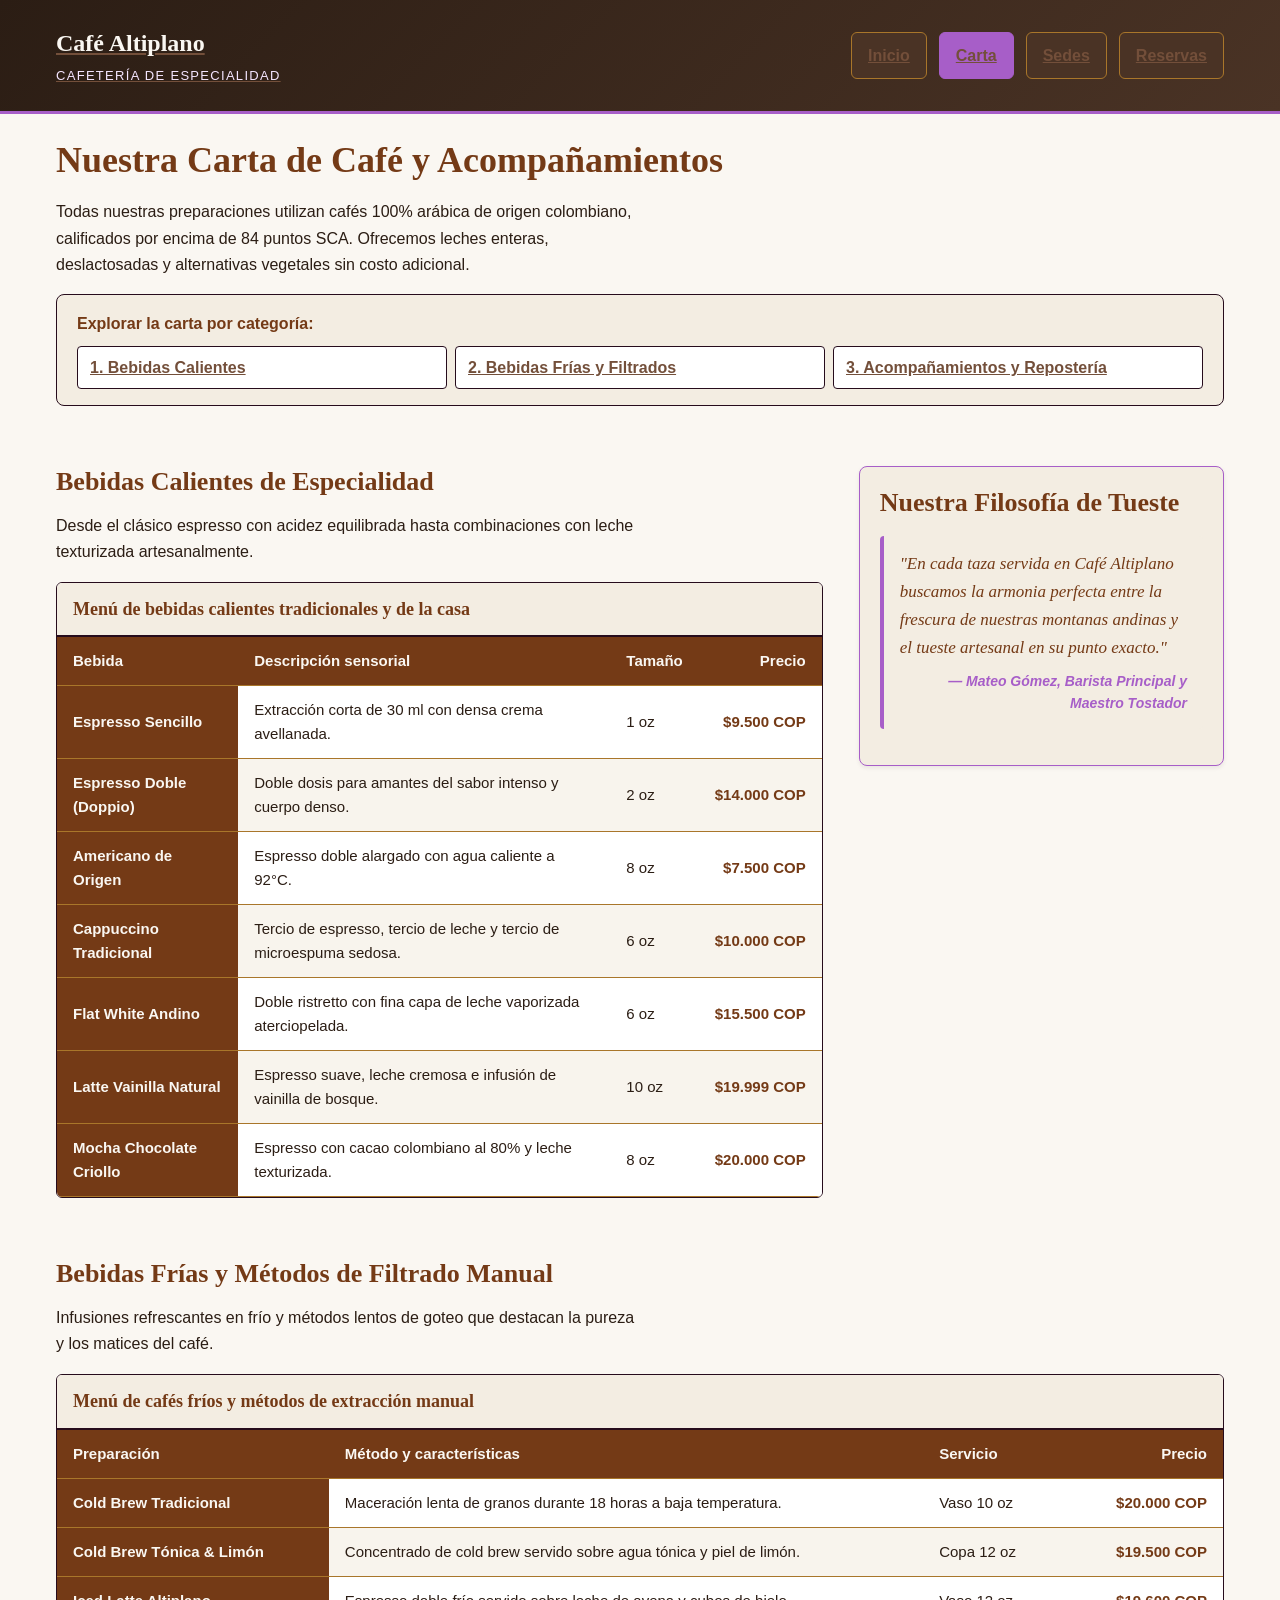
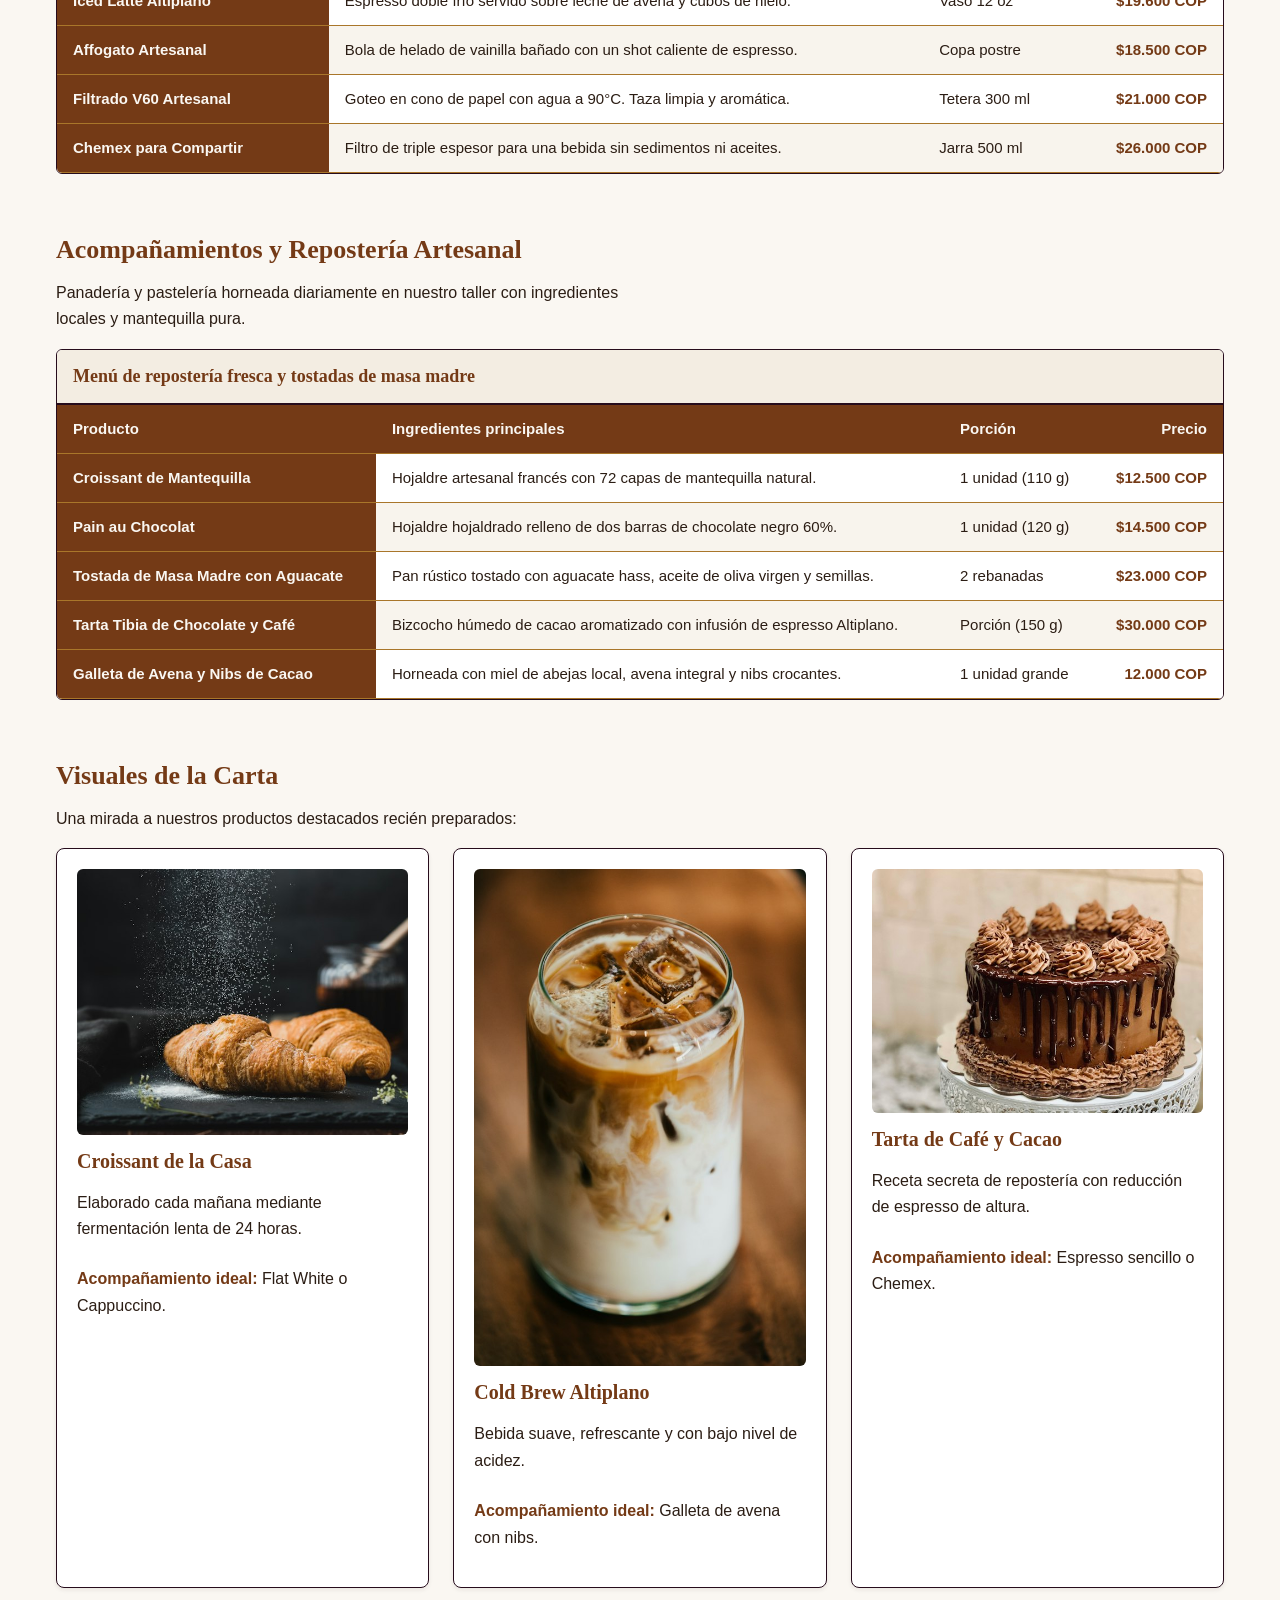
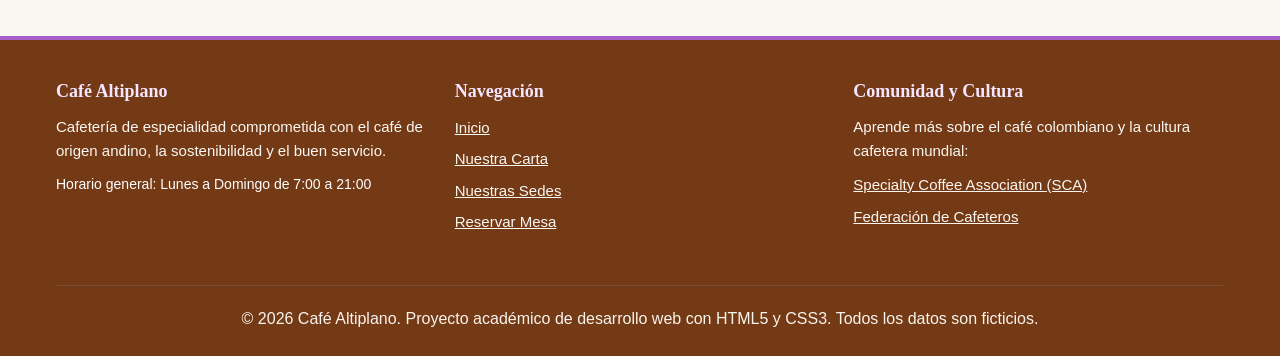
==== commit 7ceea9bf: "html" ====
--- a/carta.html
+++ b/carta.html
@@ -78,13 +78,13 @@
               <th scope="row">Espresso Sencillo</th>
               <td>Extracción corta de 30 ml con densa crema avellanada.</td>
               <td>1 oz</td>
-              <td class="tabla__celda--precio">$6.500 COP</td>
+              <td class="tabla__celda--precio">$9.500 COP</td>
             </tr>
             <tr>
               <th scope="row">Espresso Doble (Doppio)</th>
               <td>Doble dosis para amantes del sabor intenso y cuerpo denso.</td>
               <td>2 oz</td>
-              <td class="tabla__celda--precio">$8.000 COP</td>
+              <td class="tabla__celda--precio">$14.000 COP</td>
             </tr>
             <tr>
               <th scope="row">Americano de Origen</th>
@@ -96,25 +96,25 @@
               <th scope="row">Cappuccino Tradicional</th>
               <td>Tercio de espresso, tercio de leche y tercio de microespuma sedosa.</td>
               <td>6 oz</td>
-              <td class="tabla__celda--precio">$9.000 COP</td>
+              <td class="tabla__celda--precio">$10.000 COP</td>
             </tr>
             <tr>
               <th scope="row">Flat White Andino</th>
               <td>Doble ristretto con fina capa de leche vaporizada aterciopelada.</td>
               <td>6 oz</td>
-              <td class="tabla__celda--precio">$9.500 COP</td>
+              <td class="tabla__celda--precio">$15.500 COP</td>
             </tr>
             <tr>
               <th scope="row">Latte Vainilla Natural</th>
               <td>Espresso suave, leche cremosa e infusión de vainilla de bosque.</td>
               <td>10 oz</td>
-              <td class="tabla__celda--precio">$10.500 COP</td>
+              <td class="tabla__celda--precio">$19.999 COP</td>
             </tr>
             <tr>
               <th scope="row">Mocha Chocolate Criollo</th>
-              <td>Espresso con cacao colombiano al 70% y leche texturizada.</td>
+              <td>Espresso con cacao colombiano al 80% y leche texturizada.</td>
               <td>8 oz</td>
-              <td class="tabla__celda--precio">$11.000 COP</td>
+              <td class="tabla__celda--precio">$20.000 COP</td>
             </tr>
           </tbody>
         </table>
@@ -155,37 +155,37 @@
               <th scope="row">Cold Brew Tradicional</th>
               <td>Maceración lenta de granos durante 18 horas a baja temperatura.</td>
               <td>Vaso 10 oz</td>
-              <td class="tabla__celda--precio">$10.000 COP</td>
+              <td class="tabla__celda--precio">$20.000 COP</td>
             </tr>
             <tr>
               <th scope="row">Cold Brew Tónica &amp; Limón</th>
               <td>Concentrado de cold brew servido sobre agua tónica y piel de limón.</td>
               <td>Copa 12 oz</td>
-              <td class="tabla__celda--precio">$12.500 COP</td>
+              <td class="tabla__celda--precio">$19.500 COP</td>
             </tr>
             <tr>
               <th scope="row">Iced Latte Altiplano</th>
               <td>Espresso doble frío servido sobre leche de avena y cubos de hielo.</td>
               <td>Vaso 12 oz</td>
-              <td class="tabla__celda--precio">$11.000 COP</td>
+              <td class="tabla__celda--precio">$19.600 COP</td>
             </tr>
             <tr>
               <th scope="row">Affogato Artesanal</th>
               <td>Bola de helado de vainilla bañado con un shot caliente de espresso.</td>
               <td>Copa postre</td>
-              <td class="tabla__celda--precio">$9.500 COP</td>
+              <td class="tabla__celda--precio">$18.500 COP</td>
             </tr>
             <tr>
               <th scope="row">Filtrado V60 Artesanal</th>
               <td>Goteo en cono de papel con agua a 90°C. Taza limpia y aromática.</td>
               <td>Tetera 300 ml</td>
-              <td class="tabla__celda--precio">$11.500 COP</td>
+              <td class="tabla__celda--precio">$21.000 COP</td>
             </tr>
             <tr>
               <th scope="row">Chemex para Compartir</th>
               <td>Filtro de triple espesor para una bebida sin sedimentos ni aceites.</td>
               <td>Jarra 500 ml</td>
-              <td class="tabla__celda--precio">$16.000 COP</td>
+              <td class="tabla__celda--precio">$26.000 COP</td>
             </tr>
           </tbody>
         </table>
@@ -214,31 +214,31 @@
               <th scope="row">Croissant de Mantequilla</th>
               <td>Hojaldre artesanal francés con 72 capas de mantequilla natural.</td>
               <td>1 unidad (110 g)</td>
-              <td class="tabla__celda--precio">$7.500 COP</td>
+              <td class="tabla__celda--precio">$12.500 COP</td>
             </tr>
             <tr>
               <th scope="row">Pain au Chocolat</th>
               <td>Hojaldre hojaldrado relleno de dos barras de chocolate negro 60%.</td>
               <td>1 unidad (120 g)</td>
-              <td class="tabla__celda--precio">$8.500 COP</td>
+              <td class="tabla__celda--precio">$14.500 COP</td>
             </tr>
             <tr>
               <th scope="row">Tostada de Masa Madre con Aguacate</th>
               <td>Pan rústico tostado con aguacate hass, aceite de oliva virgen y semillas.</td>
               <td>2 rebanadas</td>
-              <td class="tabla__celda--precio">$13.000 COP</td>
+              <td class="tabla__celda--precio">$23.000 COP</td>
             </tr>
             <tr>
               <th scope="row">Tarta Tibia de Chocolate y Café</th>
               <td>Bizcocho húmedo de cacao aromatizado con infusión de espresso Altiplano.</td>
               <td>Porción (150 g)</td>
-              <td class="tabla__celda--precio">$10.500 COP</td>
+              <td class="tabla__celda--precio">$30.000 COP</td>
             </tr>
             <tr>
               <th scope="row">Galleta de Avena y Nibs de Cacao</th>
               <td>Horneada con miel de abejas local, avena integral y nibs crocantes.</td>
               <td>1 unidad grande</td>
-              <td class="tabla__celda--precio">$5.000 COP</td>
+              <td class="tabla__celda--precio">12.000 COP</td>
             </tr>
           </tbody>
         </table>
--- a/css/base.css
+++ b/css/base.css
@@ -231,13 +231,13 @@
   --color-glosario-fondo: #ffffff;
 
   /* Borde caja glosario */
-  --color-glosario-borde: #260c1c;
+  --color-glosario-borde: #dfd5c6;
 
   /* Término título glosario */
-  --color-glosario-termino: #743a16;
+  --color-glosario-termino: #542b10;
 
   /* Definición párrafo glosario */
-  --color-glosario-definicion: #4a1e56;
+  --color-glosario-definicion: #444444;
 
   /* INDICE ANCLAS (carta.html) */
 
--- a/css/cajas.css
+++ b/css/cajas.css
@@ -102,14 +102,15 @@
   background-color: var(--color-glosario-fondo);
   border: 1px solid var(--color-glosario-borde);
   border-radius: 0.5rem;
-  padding: 1.25rem;
+  padding: 1.5rem;
+  box-shadow: 0 2px 4px var(--color-tarjeta-sombra);
 }
 
 /* Término técnico glosario (index.html) */
 .glosario-termino {
   font-weight: 700;
   color: var(--color-glosario-termino);
-  margin-top: 0.75rem;
+  margin-top: 1rem;
   font-size: 1.0625rem;
 }
 
@@ -120,9 +121,10 @@
 
 /* Definición glosario (index.html) */
 .glosario-definicion {
-  margin-left: 1rem;
-  margin-bottom: 0.5rem;
+  margin-left: 0;
+  margin-top: 0.25rem;
+  margin-bottom: 0.75rem;
   color: var(--color-glosario-definicion);
-  font-size: 1rem;
+  font-size: 0.9375rem;
   line-height: 1.6;
 }
--- a/css/layout.css
+++ b/css/layout.css
@@ -170,6 +170,12 @@
   text-align: center;
 }
 
+.pie__creditos p {
+  max-width: 100%;
+  margin: 0 auto;
+  text-align: center;
+}
+
 /* Breakpoint tablets 600px 2 columnas */
 @media (min-width: 600px) {
   .cabecera__interior {
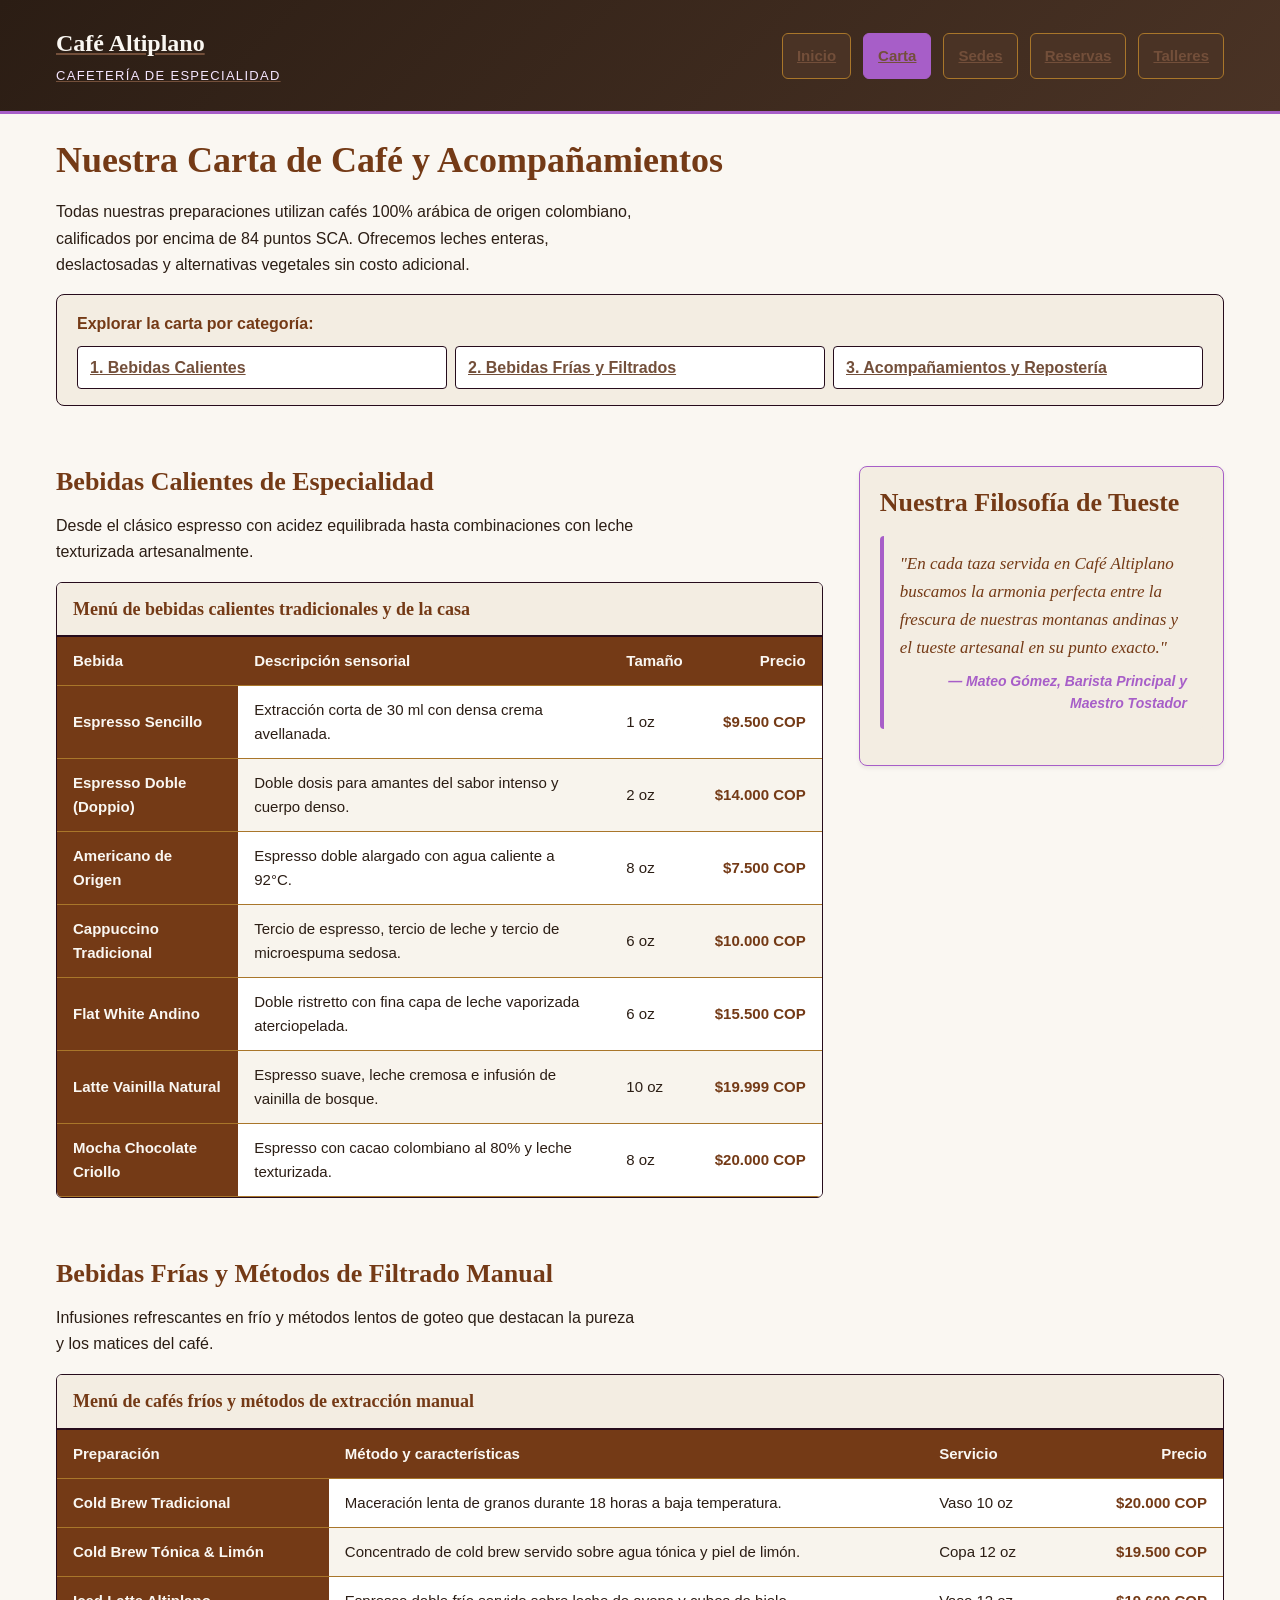
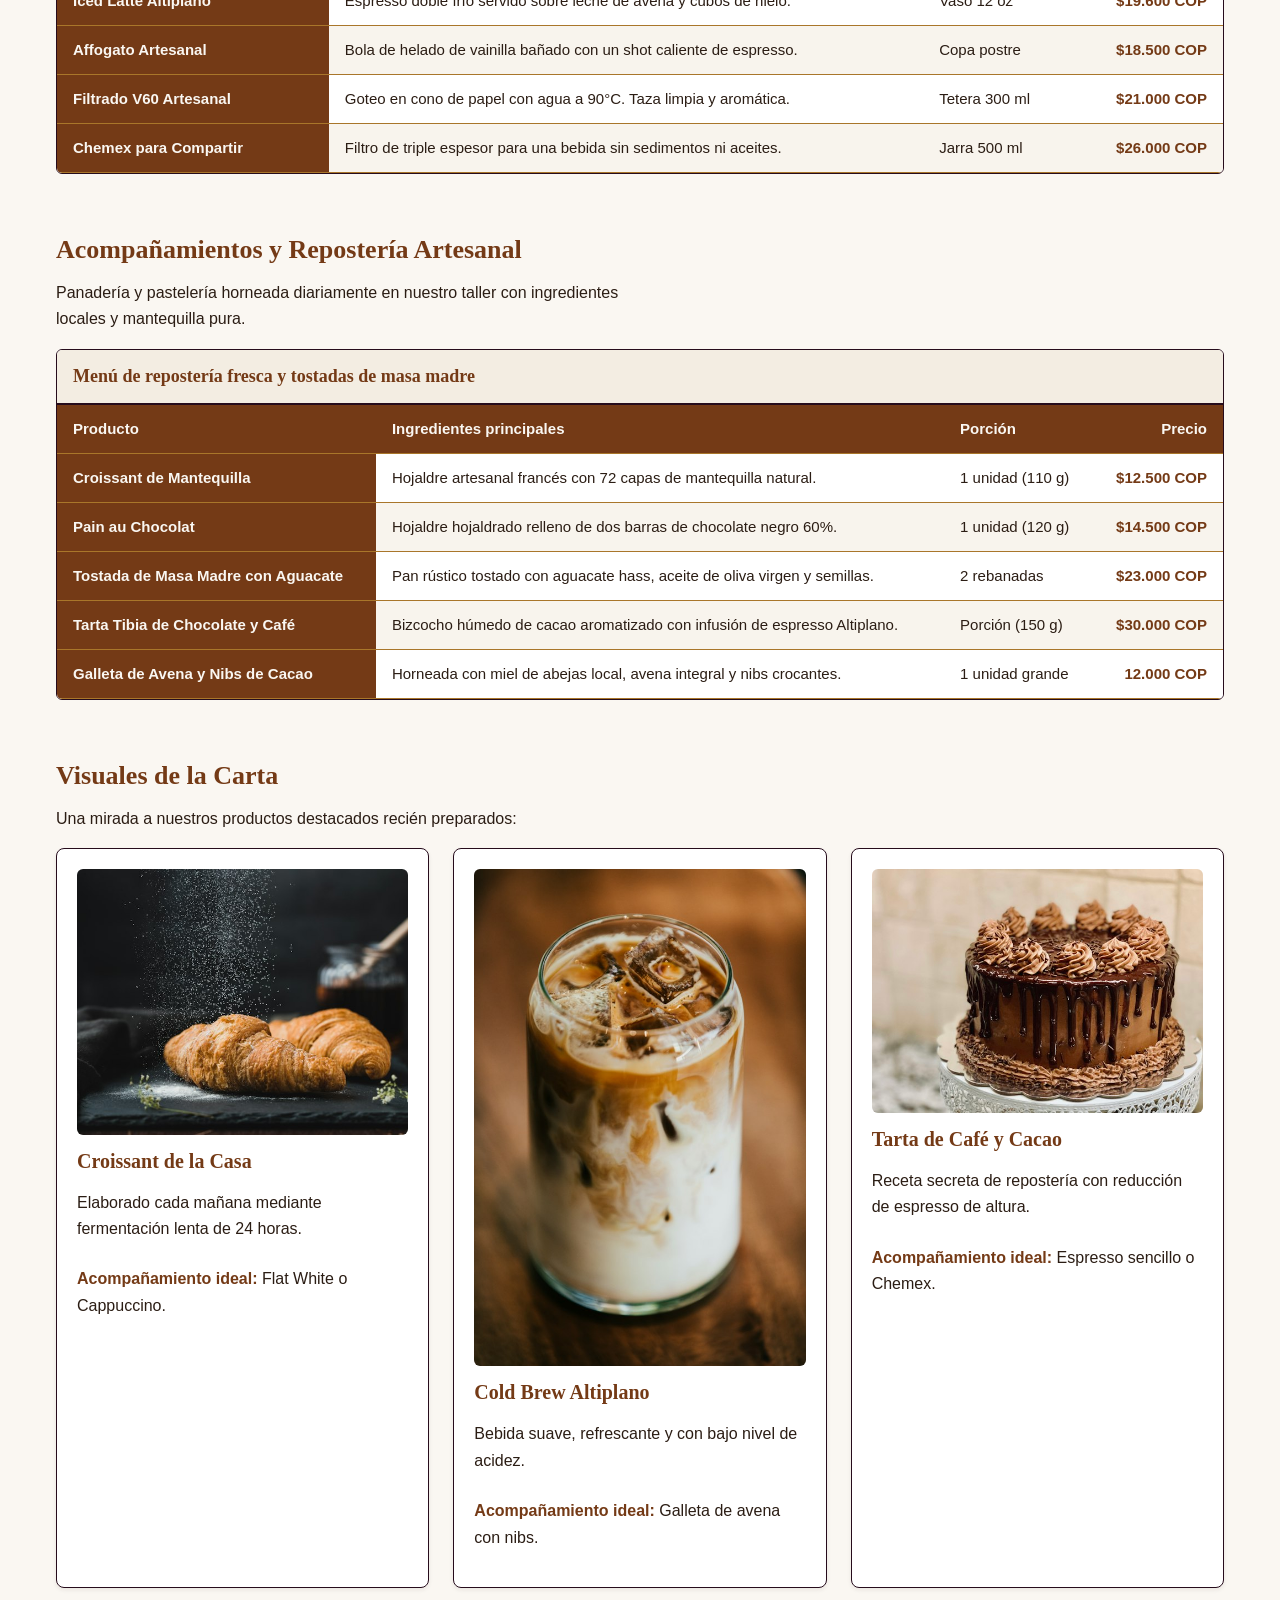
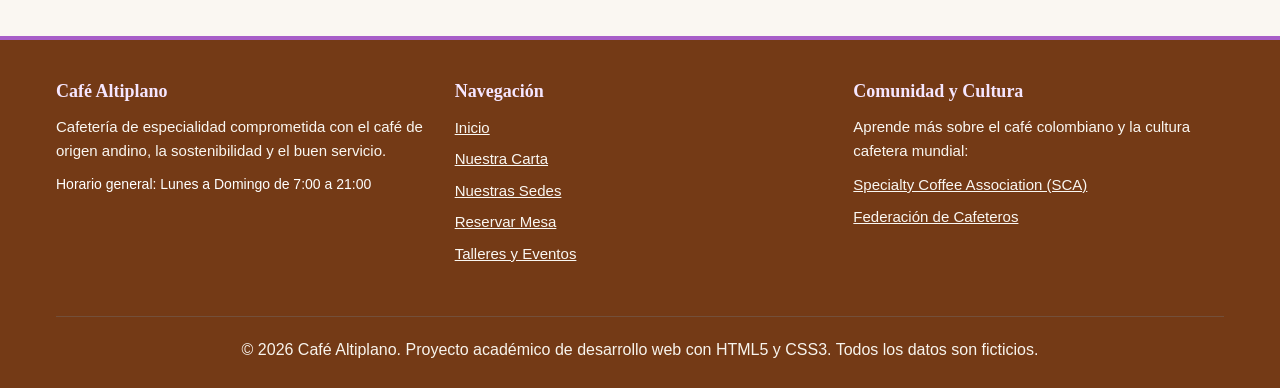
==== commit 9ff8ccc8: "examen" ====
--- a/carta.html
+++ b/carta.html
@@ -31,6 +31,7 @@
           <li class="menu__item"><a href="carta.html" class="menu__enlace menu__enlace--activo">Carta</a></li>
           <li class="menu__item"><a href="sedes.html" class="menu__enlace">Sedes</a></li>
           <li class="menu__item"><a href="reservas.html" class="menu__enlace">Reservas</a></li>
+          <li class="menu__item"><a href="talleres.html" class="menu__enlace">Talleres</a></li>
         </ul>
       </nav>
     </div>
@@ -307,6 +308,7 @@
           <li><a href="carta.html">Nuestra Carta</a></li>
           <li><a href="sedes.html">Nuestras Sedes</a></li>
           <li><a href="reservas.html">Reservar Mesa</a></li>
+          <li><a href="talleres.html">Talleres y Eventos</a></li>
         </ul>
       </div>
 
--- a/css/base.css
+++ b/css/base.css
@@ -144,6 +144,23 @@
   /* Borde superior pie foto sede */
   --color-sede-pie-borde: #a9762a;
 
+  /* FIGURA TALLERES (talleres.html) */
+
+  /* Fondo figura foto taller */
+  --color-taller-figura-fondo: #ffffff;
+
+  /* Borde figura foto taller */
+  --color-taller-figura-borde: #260c1c;
+
+  /* Fondo pie foto taller figcaption */
+  --color-taller-figura-pie-fondo: #f8f4ed;
+
+  /* Texto pie foto taller */
+  --color-taller-figura-pie-texto: #614735;
+
+  /* Borde superior pie foto taller */
+  --color-taller-figura-pie-borde: #a9762a;
+
   /* CITA EN CARTA (carta.html) */
 
   /* Fondo caja cita barista */
@@ -196,6 +213,9 @@
   /* Texto precios columna derecha */
   --color-tabla-precio: #743a16;
 
+  /* Texto cupos disponibles tabla agenda */
+  --color-tabla-cupos: #2b1d14;
+
   /* FORMULARIO RESERVAS (reservas.html) */
 
   /* Fondo fieldset formulario */
@@ -298,6 +318,35 @@
   --color-pie-creditos-borde: #734f3a;
 
   --color-transparente: transparent;
+
+  /* NOTIFICACIÓN TOAST (reservas.html) */
+
+  /* Fondo notificación toast */
+  --color-toast-fondo: #ffffff;
+
+  /* Borde notificación toast */
+  --color-toast-borde: #c49a45;
+
+  /* Sombra notificación toast */
+  --color-toast-sombra: rgba(35, 25, 49, 0.2);
+
+  /* Color icono toast */
+  --color-toast-icono: #155724;
+
+  /* Fondo circulo icono toast */
+  --color-toast-icono-fondo: #d4edda;
+
+  /* Titulo notificación toast */
+  --color-toast-titulo: #231931;
+
+  /* Texto mensaje toast */
+  --color-toast-texto: #555555;
+
+  /* Boton cerrar toast */
+  --color-toast-cerrar: #888888;
+
+  /* Hover boton cerrar toast */
+  --color-toast-cerrar-hover: #231931;
 }
 
 /* Reset box-sizing */
--- a/css/cajas.css
+++ b/css/cajas.css
@@ -70,6 +70,32 @@
   border-top: 1px solid var(--color-sede-pie-borde);
 }
 
+/* Contenedor figure fotos talleres (talleres.html) */
+.figura-taller {
+  background-color: var(--color-taller-figura-fondo);
+  border: 1px solid var(--color-taller-figura-borde);
+  border-radius: 0.5rem;
+  overflow: hidden;
+  margin-bottom: 1rem;
+}
+
+/* Imagen taller */
+.figura-taller__imagen {
+  width: 100%;
+  height: 14rem;
+  object-fit: cover;
+}
+
+/* Pie foto figcaption taller (talleres.html) */
+.figura-taller__pie {
+  font-size: 0.875rem;
+  color: var(--color-taller-figura-pie-texto);
+  padding: 0.625rem 0.875rem;
+  background-color: var(--color-taller-figura-pie-fondo);
+  font-style: italic;
+  border-top: 1px solid var(--color-taller-figura-pie-borde);
+}
+
 /* Bloque cita barista (carta.html) */
 .cita {
   background-color: var(--color-cita-fondo);
--- a/css/componentes.css
+++ b/css/componentes.css
@@ -153,6 +153,14 @@
   text-align: right;
   font-weight: 700;
   color: var(--color-tabla-precio);
+  white-space: nowrap;
+}
+
+/* Cupos disponibles en agenda de talleres */
+.tabla__celda--cupos {
+  text-align: right;
+  font-weight: 600;
+  color: var(--color-tabla-cupos);
   white-space: nowrap;
 }
 
@@ -349,3 +357,74 @@
   margin-bottom: 0.5rem;
   line-height: 1.5;
 }
+
+/* Notificación flotante de confirmación (reservas.html) */
+.notificacion-toast {
+  display: none;
+}
+
+.notificacion-toast:target {
+  display: grid;
+  grid-template-columns: auto 1fr auto;
+  gap: 0.875rem;
+  align-items: center;
+  position: fixed;
+  top: 1.5rem;
+  right: 1.5rem;
+  z-index: 1000;
+  max-width: 24rem;
+  background-color: var(--color-toast-fondo);
+  border: 1px solid var(--color-toast-borde);
+  border-left: 4px solid var(--color-toast-borde);
+  border-radius: 0.5rem;
+  padding: 1rem 1.25rem;
+  box-shadow: 0 4px 12px var(--color-toast-sombra);
+}
+
+/* Icono éxito toast */
+.notificacion-toast__icono {
+  width: 2rem;
+  height: 2rem;
+  border-radius: 50%;
+  background-color: var(--color-toast-icono-fondo);
+  color: var(--color-toast-icono);
+  display: grid;
+  place-content: center;
+  font-weight: 700;
+  font-size: 1.125rem;
+}
+
+/* Cuerpo texto toast */
+.notificacion-toast__cuerpo {
+  margin: 0;
+}
+
+/* Título notificación toast */
+.notificacion-toast__titulo {
+  font-size: 1rem;
+  margin: 0 0 0.25rem;
+  color: var(--color-toast-titulo);
+}
+
+/* Mensaje notificación toast */
+.notificacion-toast__mensaje {
+  font-size: 0.875rem;
+  margin: 0;
+  color: var(--color-toast-texto);
+  line-height: 1.4;
+}
+
+/* Botón cerrar notificación toast */
+.notificacion-toast__cerrar {
+  text-decoration: none;
+  font-size: 1.25rem;
+  font-weight: 700;
+  color: var(--color-toast-cerrar);
+  line-height: 1;
+  padding: 0.25rem;
+}
+
+.notificacion-toast__cerrar:hover,
+.notificacion-toast__cerrar:focus {
+  color: var(--color-toast-cerrar-hover);
+}
--- a/css/layout.css
+++ b/css/layout.css
@@ -98,8 +98,9 @@
   max-width: 20rem;
 }
 
-/* Galería productos autoajustable */
-.galeria-productos {
+/* Galería productos y talleres autoajustable */
+.galeria-productos,
+.galeria-talleres {
   display: grid;
   grid-template-columns: repeat(auto-fit, minmax(16rem, 1fr));
   gap: 1.5rem;
@@ -188,8 +189,13 @@
   }
 
   .menu__lista {
-    grid-template-columns: repeat(4, auto);
-    gap: 0.5rem;
+    grid-template-columns: repeat(5, auto);
+    gap: 0.375rem;
+  }
+
+  .menu__enlace {
+    padding: 0.5rem 0.625rem;
+    font-size: 0.875rem;
   }
 
   .hero__acciones {
@@ -240,6 +246,11 @@
     gap: 0.75rem;
   }
 
+  .menu__enlace {
+    padding: 0.625rem 0.875rem;
+    font-size: 0.9375rem;
+  }
+
   .maqueta {
     grid-template-columns: repeat(3, 1fr);
     gap: 2.25rem;
